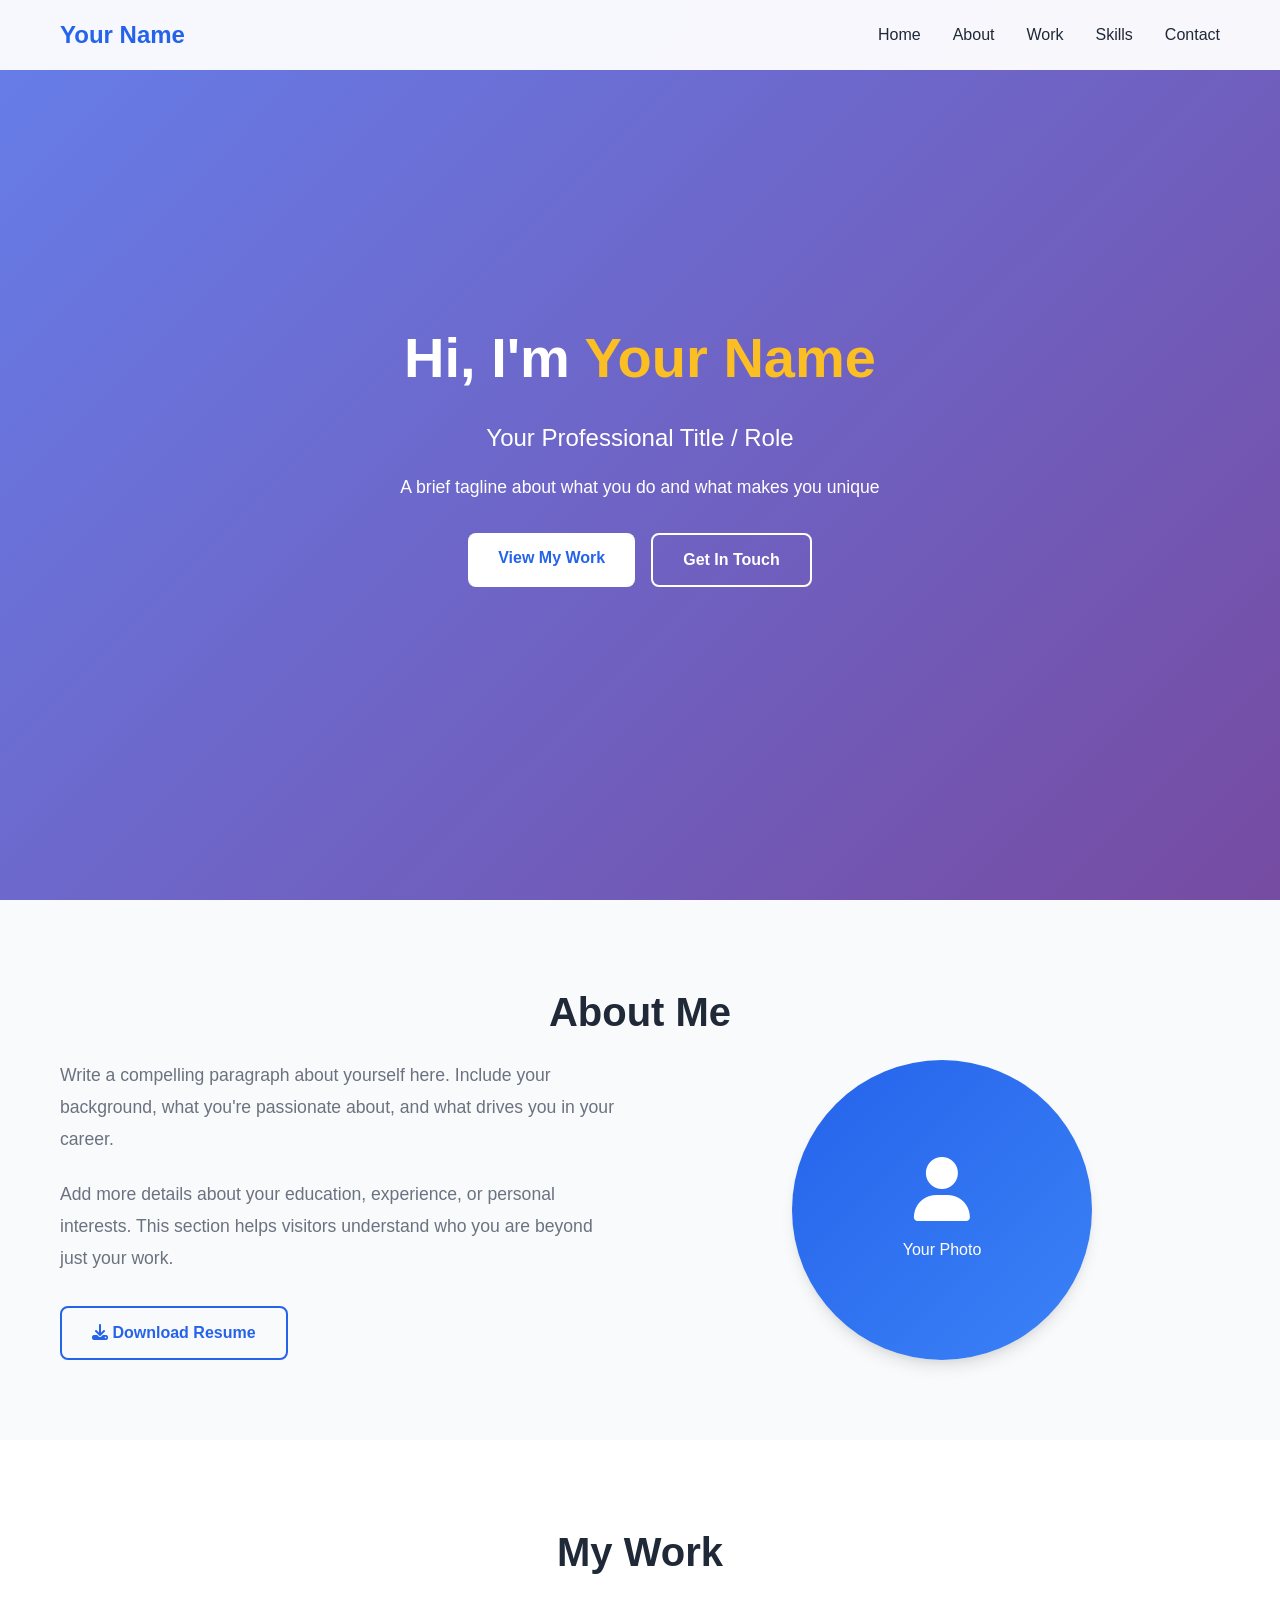
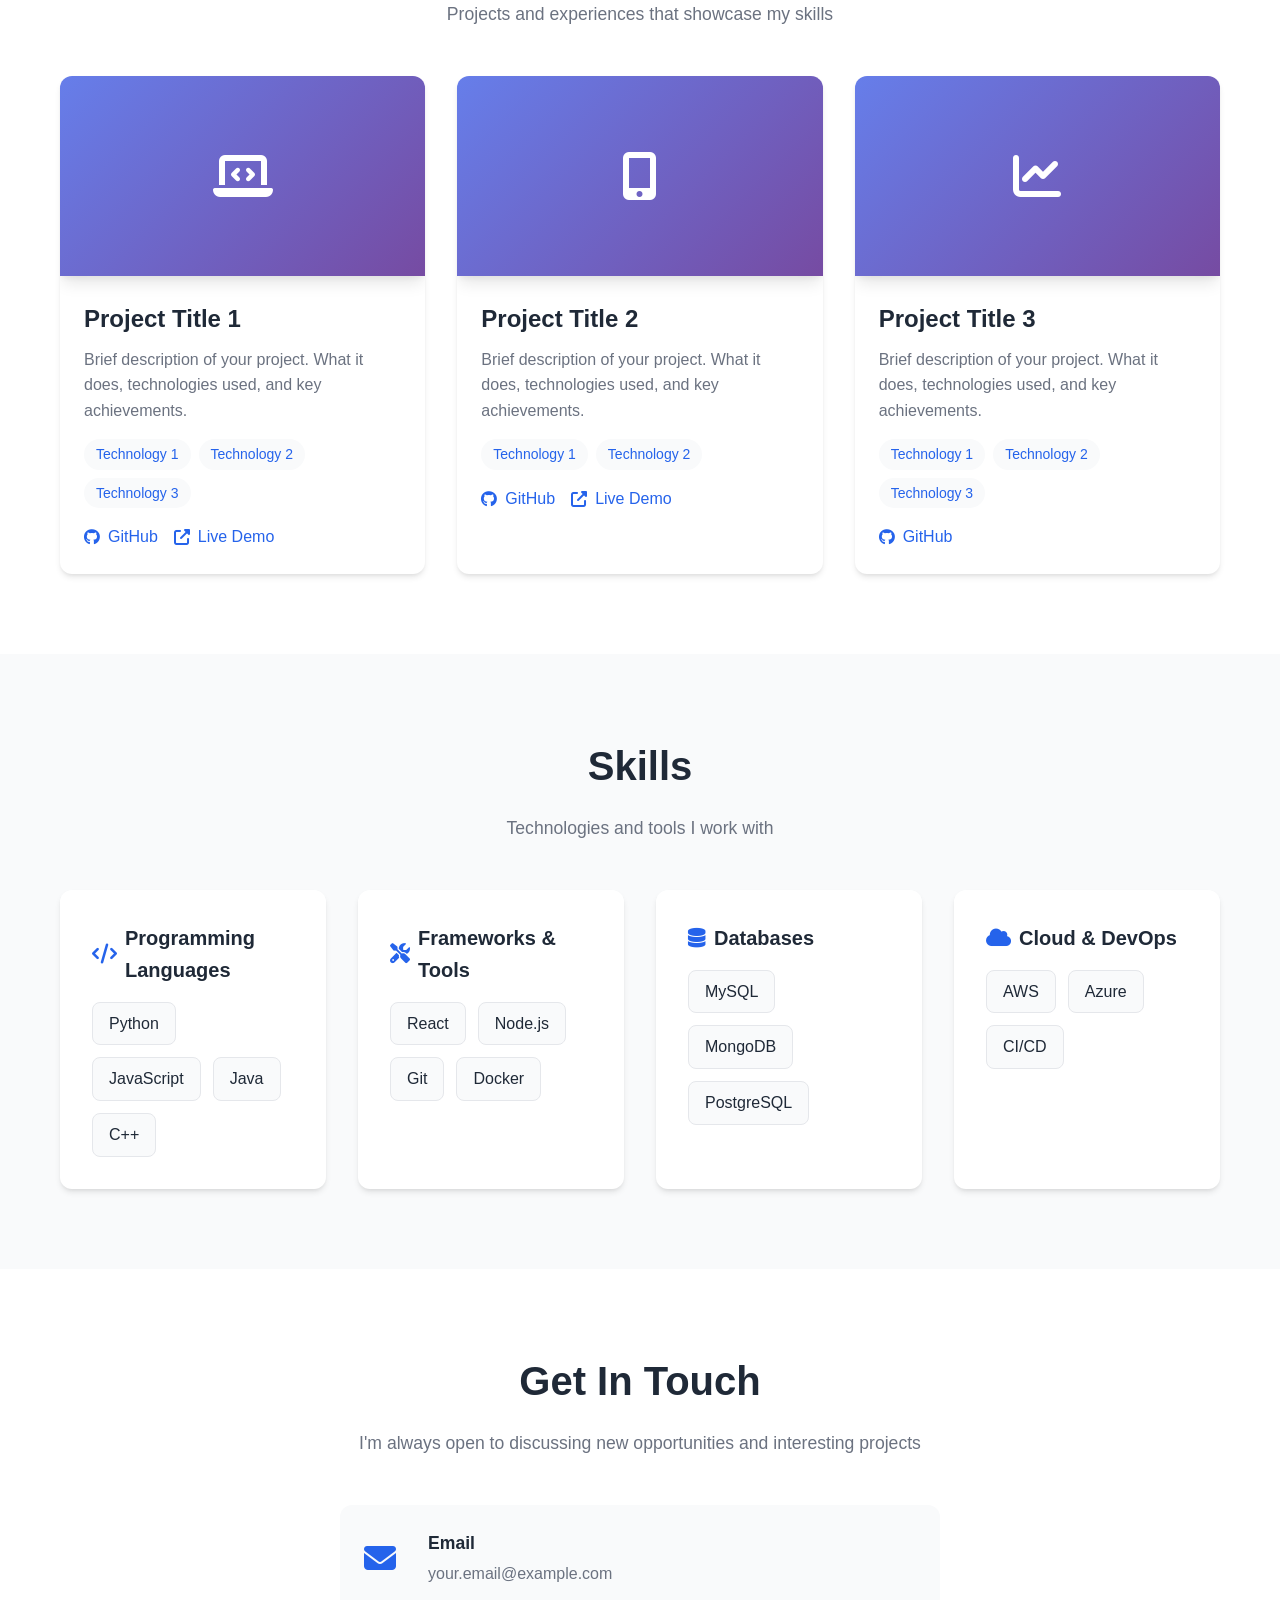
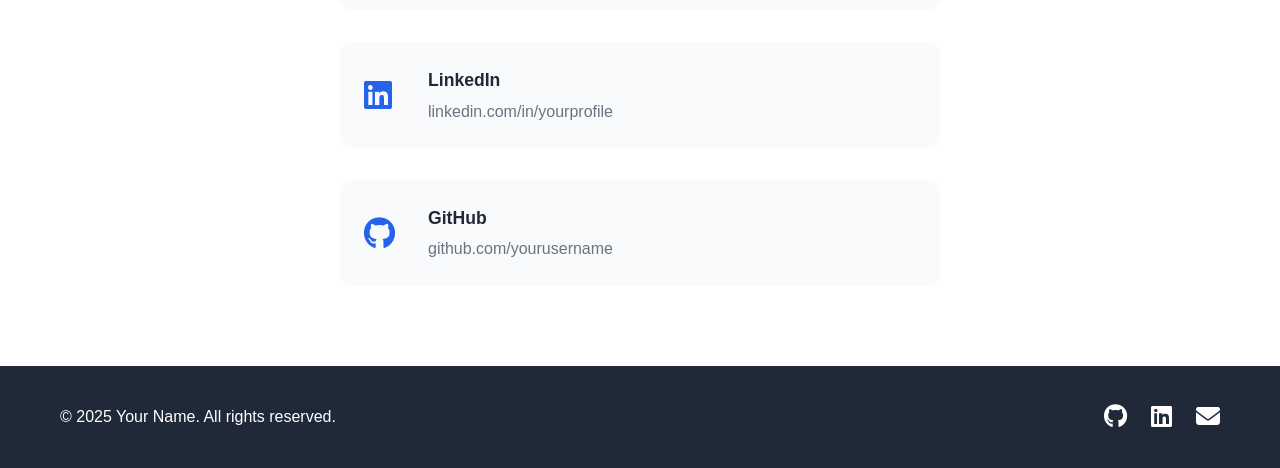
==== index.html @ b3d155c6 "Initial commit: Personal website" ====
<!DOCTYPE html>
<html lang="en">
<head>
    <meta charset="UTF-8">
    <meta name="viewport" content="width=device-width, initial-scale=1.0">
    <meta name="description" content="Personal website showcasing my work, skills, and experience">
    <title>Your Name - Personal Website</title>
    <link rel="stylesheet" href="styles.css">
    <link rel="stylesheet" href="https://cdnjs.cloudflare.com/ajax/libs/font-awesome/6.4.0/css/all.min.css">
</head>
<body>
    <!-- Navigation -->
    <nav class="navbar">
        <div class="container">
            <div class="nav-brand">Your Name</div>
            <ul class="nav-menu">
                <li><a href="#home" class="nav-link">Home</a></li>
                <li><a href="#about" class="nav-link">About</a></li>
                <li><a href="#work" class="nav-link">Work</a></li>
                <li><a href="#skills" class="nav-link">Skills</a></li>
                <li><a href="#contact" class="nav-link">Contact</a></li>
            </ul>
            <div class="hamburger">
                <span></span>
                <span></span>
                <span></span>
            </div>
        </div>
    </nav>

    <!-- Hero Section -->
    <section id="home" class="hero">
        <div class="container">
            <div class="hero-content">
                <h1 class="hero-title">Hi, I'm <span class="highlight">Your Name</span></h1>
                <p class="hero-subtitle">Your Professional Title / Role</p>
                <p class="hero-description">A brief tagline about what you do and what makes you unique</p>
                <div class="hero-buttons">
                    <a href="#work" class="btn btn-primary">View My Work</a>
                    <a href="#contact" class="btn btn-secondary">Get In Touch</a>
                </div>
            </div>
        </div>
    </section>

    <!-- About Section -->
    <section id="about" class="about">
        <div class="container">
            <h2 class="section-title">About Me</h2>
            <div class="about-content">
                <div class="about-text">
                    <p>
                        Write a compelling paragraph about yourself here. Include your background, 
                        what you're passionate about, and what drives you in your career.
                    </p>
                    <p>
                        Add more details about your education, experience, or personal interests. 
                        This section helps visitors understand who you are beyond just your work.
                    </p>
                    <div class="about-links">
                        <a href="resume.pdf" class="btn btn-outline" target="_blank">
                            <i class="fas fa-download"></i> Download Resume
                        </a>
                    </div>
                </div>
                <div class="about-image">
                    <div class="image-placeholder">
                        <i class="fas fa-user"></i>
                        <p>Your Photo</p>
                    </div>
                </div>
            </div>
        </div>
    </section>

    <!-- Work/Projects Section -->
    <section id="work" class="work">
        <div class="container">
            <h2 class="section-title">My Work</h2>
            <p class="section-subtitle">Projects and experiences that showcase my skills</p>
            <div class="projects-grid">
                <div class="project-card">
                    <div class="project-image">
                        <div class="image-placeholder">
                            <i class="fas fa-laptop-code"></i>
                        </div>
                    </div>
                    <div class="project-content">
                        <h3>Project Title 1</h3>
                        <p>Brief description of your project. What it does, technologies used, and key achievements.</p>
                        <div class="project-tags">
                            <span class="tag">Technology 1</span>
                            <span class="tag">Technology 2</span>
                            <span class="tag">Technology 3</span>
                        </div>
                        <div class="project-links">
                            <a href="#" class="project-link" target="_blank">
                                <i class="fab fa-github"></i> GitHub
                            </a>
                            <a href="#" class="project-link" target="_blank">
                                <i class="fas fa-external-link-alt"></i> Live Demo
                            </a>
                        </div>
                    </div>
                </div>

                <div class="project-card">
                    <div class="project-image">
                        <div class="image-placeholder">
                            <i class="fas fa-mobile-alt"></i>
                        </div>
                    </div>
                    <div class="project-content">
                        <h3>Project Title 2</h3>
                        <p>Brief description of your project. What it does, technologies used, and key achievements.</p>
                        <div class="project-tags">
                            <span class="tag">Technology 1</span>
                            <span class="tag">Technology 2</span>
                        </div>
                        <div class="project-links">
                            <a href="#" class="project-link" target="_blank">
                                <i class="fab fa-github"></i> GitHub
                            </a>
                            <a href="#" class="project-link" target="_blank">
                                <i class="fas fa-external-link-alt"></i> Live Demo
                            </a>
                        </div>
                    </div>
                </div>

                <div class="project-card">
                    <div class="project-image">
                        <div class="image-placeholder">
                            <i class="fas fa-chart-line"></i>
                        </div>
                    </div>
                    <div class="project-content">
                        <h3>Project Title 3</h3>
                        <p>Brief description of your project. What it does, technologies used, and key achievements.</p>
                        <div class="project-tags">
                            <span class="tag">Technology 1</span>
                            <span class="tag">Technology 2</span>
                            <span class="tag">Technology 3</span>
                        </div>
                        <div class="project-links">
                            <a href="#" class="project-link" target="_blank">
                                <i class="fab fa-github"></i> GitHub
                            </a>
                        </div>
                    </div>
                </div>
            </div>
        </div>
    </section>

    <!-- Skills Section -->
    <section id="skills" class="skills">
        <div class="container">
            <h2 class="section-title">Skills</h2>
            <p class="section-subtitle">Technologies and tools I work with</p>
            <div class="skills-grid">
                <div class="skill-category">
                    <h3><i class="fas fa-code"></i> Programming Languages</h3>
                    <div class="skill-items">
                        <span class="skill-item">Python</span>
                        <span class="skill-item">JavaScript</span>
                        <span class="skill-item">Java</span>
                        <span class="skill-item">C++</span>
                    </div>
                </div>
                <div class="skill-category">
                    <h3><i class="fas fa-tools"></i> Frameworks & Tools</h3>
                    <div class="skill-items">
                        <span class="skill-item">React</span>
                        <span class="skill-item">Node.js</span>
                        <span class="skill-item">Git</span>
                        <span class="skill-item">Docker</span>
                    </div>
                </div>
                <div class="skill-category">
                    <h3><i class="fas fa-database"></i> Databases</h3>
                    <div class="skill-items">
                        <span class="skill-item">MySQL</span>
                        <span class="skill-item">MongoDB</span>
                        <span class="skill-item">PostgreSQL</span>
                    </div>
                </div>
                <div class="skill-category">
                    <h3><i class="fas fa-cloud"></i> Cloud & DevOps</h3>
                    <div class="skill-items">
                        <span class="skill-item">AWS</span>
                        <span class="skill-item">Azure</span>
                        <span class="skill-item">CI/CD</span>
                    </div>
                </div>
            </div>
        </div>
    </section>

    <!-- Contact Section -->
    <section id="contact" class="contact">
        <div class="container">
            <h2 class="section-title">Get In Touch</h2>
            <p class="section-subtitle">I'm always open to discussing new opportunities and interesting projects</p>
            <div class="contact-content">
                <div class="contact-info">
                    <div class="contact-item">
                        <i class="fas fa-envelope"></i>
                        <div>
                            <h3>Email</h3>
                            <a href="mailto:your.email@example.com">your.email@example.com</a>
                        </div>
                    </div>
                    <div class="contact-item">
                        <i class="fab fa-linkedin"></i>
                        <div>
                            <h3>LinkedIn</h3>
                            <a href="https://linkedin.com/in/yourprofile" target="_blank">linkedin.com/in/yourprofile</a>
                        </div>
                    </div>
                    <div class="contact-item">
                        <i class="fab fa-github"></i>
                        <div>
                            <h3>GitHub</h3>
                            <a href="https://github.com/yourusername" target="_blank">github.com/yourusername</a>
                        </div>
                    </div>
                </div>
            </div>
        </div>
    </section>

    <!-- Footer -->
    <footer class="footer">
        <div class="container">
            <p>&copy; 2025 Your Name. All rights reserved.</p>
            <div class="social-links">
                <a href="https://github.com/yourusername" target="_blank" aria-label="GitHub">
                    <i class="fab fa-github"></i>
                </a>
                <a href="https://linkedin.com/in/yourprofile" target="_blank" aria-label="LinkedIn">
                    <i class="fab fa-linkedin"></i>
                </a>
                <a href="mailto:your.email@example.com" aria-label="Email">
                    <i class="fas fa-envelope"></i>
                </a>
            </div>
        </div>
    </footer>

    <script src="script.js"></script>
</body>
</html>
---- styles.css ----
/* Reset and Base Styles */
* {
    margin: 0;
    padding: 0;
    box-sizing: border-box;
}

:root {
    --primary-color: #2563eb;
    --secondary-color: #1e40af;
    --accent-color: #3b82f6;
    --text-primary: #1f2937;
    --text-secondary: #6b7280;
    --bg-light: #f9fafb;
    --bg-white: #ffffff;
    --border-color: #e5e7eb;
    --shadow: 0 4px 6px -1px rgba(0, 0, 0, 0.1), 0 2px 4px -1px rgba(0, 0, 0, 0.06);
    --shadow-lg: 0 10px 15px -3px rgba(0, 0, 0, 0.1), 0 4px 6px -2px rgba(0, 0, 0, 0.05);
}

html {
    scroll-behavior: smooth;
}

body {
    font-family: -apple-system, BlinkMacSystemFont, 'Segoe UI', 'Roboto', 'Oxygen', 'Ubuntu', 'Cantarell', sans-serif;
    line-height: 1.6;
    color: var(--text-primary);
    background-color: var(--bg-white);
}

.container {
    max-width: 1200px;
    margin: 0 auto;
    padding: 0 20px;
}

/* Navigation */
.navbar {
    position: fixed;
    top: 0;
    width: 100%;
    background-color: rgba(255, 255, 255, 0.95);
    backdrop-filter: blur(10px);
    box-shadow: var(--shadow);
    z-index: 1000;
    transition: all 0.3s ease;
}

.navbar .container {
    display: flex;
    justify-content: space-between;
    align-items: center;
    padding: 1rem 20px;
}

.nav-brand {
    font-size: 1.5rem;
    font-weight: 700;
    color: var(--primary-color);
}

.nav-menu {
    display: flex;
    list-style: none;
    gap: 2rem;
}

.nav-link {
    text-decoration: none;
    color: var(--text-primary);
    font-weight: 500;
    transition: color 0.3s ease;
    position: relative;
}

.nav-link:hover {
    color: var(--primary-color);
}

.nav-link::after {
    content: '';
    position: absolute;
    bottom: -5px;
    left: 0;
    width: 0;
    height: 2px;
    background-color: var(--primary-color);
    transition: width 0.3s ease;
}

.nav-link:hover::after {
    width: 100%;
}

.hamburger {
    display: none;
    flex-direction: column;
    cursor: pointer;
    gap: 4px;
}

.hamburger span {
    width: 25px;
    height: 3px;
    background-color: var(--text-primary);
    transition: all 0.3s ease;
}

/* Hero Section */
.hero {
    min-height: 100vh;
    display: flex;
    align-items: center;
    justify-content: center;
    background: linear-gradient(135deg, #667eea 0%, #764ba2 100%);
    color: white;
    text-align: center;
    padding-top: 80px;
}

.hero-content {
    max-width: 800px;
}

.hero-title {
    font-size: 3.5rem;
    font-weight: 700;
    margin-bottom: 1rem;
    animation: fadeInUp 0.8s ease;
}

.highlight {
    color: #fbbf24;
}

.hero-subtitle {
    font-size: 1.5rem;
    margin-bottom: 1rem;
    opacity: 0.9;
    animation: fadeInUp 0.8s ease 0.2s both;
}

.hero-description {
    font-size: 1.1rem;
    margin-bottom: 2rem;
    opacity: 0.8;
    animation: fadeInUp 0.8s ease 0.4s both;
}

.hero-buttons {
    display: flex;
    gap: 1rem;
    justify-content: center;
    flex-wrap: wrap;
    animation: fadeInUp 0.8s ease 0.6s both;
}

/* Buttons */
.btn {
    display: inline-block;
    padding: 12px 30px;
    text-decoration: none;
    border-radius: 8px;
    font-weight: 600;
    transition: all 0.3s ease;
    border: none;
    cursor: pointer;
}

.btn-primary {
    background-color: white;
    color: var(--primary-color);
}

.btn-primary:hover {
    transform: translateY(-2px);
    box-shadow: var(--shadow-lg);
}

.btn-secondary {
    background-color: transparent;
    color: white;
    border: 2px solid white;
}

.btn-secondary:hover {
    background-color: white;
    color: var(--primary-color);
}

.btn-outline {
    background-color: transparent;
    color: var(--primary-color);
    border: 2px solid var(--primary-color);
}

.btn-outline:hover {
    background-color: var(--primary-color);
    color: white;
}

/* Section Styles */
section {
    padding: 80px 0;
}

.section-title {
    font-size: 2.5rem;
    font-weight: 700;
    text-align: center;
    margin-bottom: 1rem;
    color: var(--text-primary);
}

.section-subtitle {
    text-align: center;
    color: var(--text-secondary);
    font-size: 1.1rem;
    margin-bottom: 3rem;
}

/* About Section */
.about {
    background-color: var(--bg-light);
}

.about-content {
    display: grid;
    grid-template-columns: 1fr 1fr;
    gap: 3rem;
    align-items: center;
}

.about-text p {
    margin-bottom: 1.5rem;
    font-size: 1.1rem;
    color: var(--text-secondary);
    line-height: 1.8;
}

.about-links {
    margin-top: 2rem;
}

.about-image {
    display: flex;
    justify-content: center;
}

.image-placeholder {
    width: 300px;
    height: 300px;
    border-radius: 50%;
    background: linear-gradient(135deg, var(--primary-color), var(--accent-color));
    display: flex;
    flex-direction: column;
    align-items: center;
    justify-content: center;
    color: white;
    font-size: 4rem;
    box-shadow: var(--shadow-lg);
}

.image-placeholder p {
    margin-top: 1rem;
    font-size: 1rem;
}

/* Work Section */
.work {
    background-color: var(--bg-white);
}

.projects-grid {
    display: grid;
    grid-template-columns: repeat(auto-fit, minmax(350px, 1fr));
    gap: 2rem;
    margin-top: 3rem;
}

.project-card {
    background-color: var(--bg-white);
    border-radius: 12px;
    overflow: hidden;
    box-shadow: var(--shadow);
    transition: all 0.3s ease;
}

.project-card:hover {
    transform: translateY(-5px);
    box-shadow: var(--shadow-lg);
}

.project-image {
    width: 100%;
    height: 200px;
    background: linear-gradient(135deg, #667eea 0%, #764ba2 100%);
    display: flex;
    align-items: center;
    justify-content: center;
}

.project-image .image-placeholder {
    width: 100%;
    height: 100%;
    border-radius: 0;
    background: transparent;
    color: white;
    font-size: 3rem;
}

.project-content {
    padding: 1.5rem;
}

.project-content h3 {
    font-size: 1.5rem;
    margin-bottom: 0.5rem;
    color: var(--text-primary);
}

.project-content p {
    color: var(--text-secondary);
    margin-bottom: 1rem;
    line-height: 1.6;
}

.project-tags {
    display: flex;
    flex-wrap: wrap;
    gap: 0.5rem;
    margin-bottom: 1rem;
}

.tag {
    background-color: var(--bg-light);
    color: var(--primary-color);
    padding: 0.25rem 0.75rem;
    border-radius: 20px;
    font-size: 0.875rem;
    font-weight: 500;
}

.project-links {
    display: flex;
    gap: 1rem;
}

.project-link {
    color: var(--primary-color);
    text-decoration: none;
    font-weight: 500;
    display: flex;
    align-items: center;
    gap: 0.5rem;
    transition: color 0.3s ease;
}

.project-link:hover {
    color: var(--secondary-color);
}

/* Skills Section */
.skills {
    background-color: var(--bg-light);
}

.skills-grid {
    display: grid;
    grid-template-columns: repeat(auto-fit, minmax(250px, 1fr));
    gap: 2rem;
    margin-top: 3rem;
}

.skill-category {
    background-color: var(--bg-white);
    padding: 2rem;
    border-radius: 12px;
    box-shadow: var(--shadow);
}

.skill-category h3 {
    font-size: 1.25rem;
    margin-bottom: 1rem;
    color: var(--text-primary);
    display: flex;
    align-items: center;
    gap: 0.5rem;
}

.skill-category h3 i {
    color: var(--primary-color);
}

.skill-items {
    display: flex;
    flex-wrap: wrap;
    gap: 0.75rem;
}

.skill-item {
    background-color: var(--bg-light);
    color: var(--text-primary);
    padding: 0.5rem 1rem;
    border-radius: 8px;
    font-weight: 500;
    border: 1px solid var(--border-color);
}

/* Contact Section */
.contact {
    background-color: var(--bg-white);
}

.contact-content {
    max-width: 600px;
    margin: 0 auto;
}

.contact-info {
    display: flex;
    flex-direction: column;
    gap: 2rem;
}

.contact-item {
    display: flex;
    align-items: center;
    gap: 1.5rem;
    padding: 1.5rem;
    background-color: var(--bg-light);
    border-radius: 12px;
    transition: all 0.3s ease;
}

.contact-item:hover {
    transform: translateX(10px);
    box-shadow: var(--shadow);
}

.contact-item i {
    font-size: 2rem;
    color: var(--primary-color);
    min-width: 40px;
}

.contact-item h3 {
    font-size: 1.1rem;
    margin-bottom: 0.25rem;
    color: var(--text-primary);
}

.contact-item a {
    color: var(--text-secondary);
    text-decoration: none;
    transition: color 0.3s ease;
}

.contact-item a:hover {
    color: var(--primary-color);
}

/* Footer */
.footer {
    background-color: var(--text-primary);
    color: white;
    padding: 2rem 0;
    text-align: center;
}

.footer .container {
    display: flex;
    justify-content: space-between;
    align-items: center;
    flex-wrap: wrap;
    gap: 1rem;
}

.social-links {
    display: flex;
    gap: 1.5rem;
}

.social-links a {
    color: white;
    font-size: 1.5rem;
    transition: color 0.3s ease;
}

.social-links a:hover {
    color: var(--accent-color);
}

/* Animations */
@keyframes fadeInUp {
    from {
        opacity: 0;
        transform: translateY(30px);
    }
    to {
        opacity: 1;
        transform: translateY(0);
    }
}

/* Responsive Design */
@media (max-width: 768px) {
    .nav-menu {
        position: fixed;
        left: -100%;
        top: 70px;
        flex-direction: column;
        background-color: white;
        width: 100%;
        text-align: center;
        transition: 0.3s;
        box-shadow: var(--shadow);
        padding: 2rem 0;
    }

    .nav-menu.active {
        left: 0;
    }

    .hamburger {
        display: flex;
    }

    .hamburger.active span:nth-child(1) {
        transform: rotate(45deg) translate(5px, 5px);
    }

    .hamburger.active span:nth-child(2) {
        opacity: 0;
    }

    .hamburger.active span:nth-child(3) {
        transform: rotate(-45deg) translate(7px, -6px);
    }

    .hero-title {
        font-size: 2.5rem;
    }

    .hero-subtitle {
        font-size: 1.25rem;
    }

    .about-content {
        grid-template-columns: 1fr;
    }

    .projects-grid {
        grid-template-columns: 1fr;
    }

    .skills-grid {
        grid-template-columns: 1fr;
    }

    .footer .container {
        flex-direction: column;
    }
}

@media (max-width: 480px) {
    .hero-title {
        font-size: 2rem;
    }

    .section-title {
        font-size: 2rem;
    }

    .hero-buttons {
        flex-direction: column;
        align-items: center;
    }

    .btn {
        width: 100%;
        max-width: 300px;
    }
}
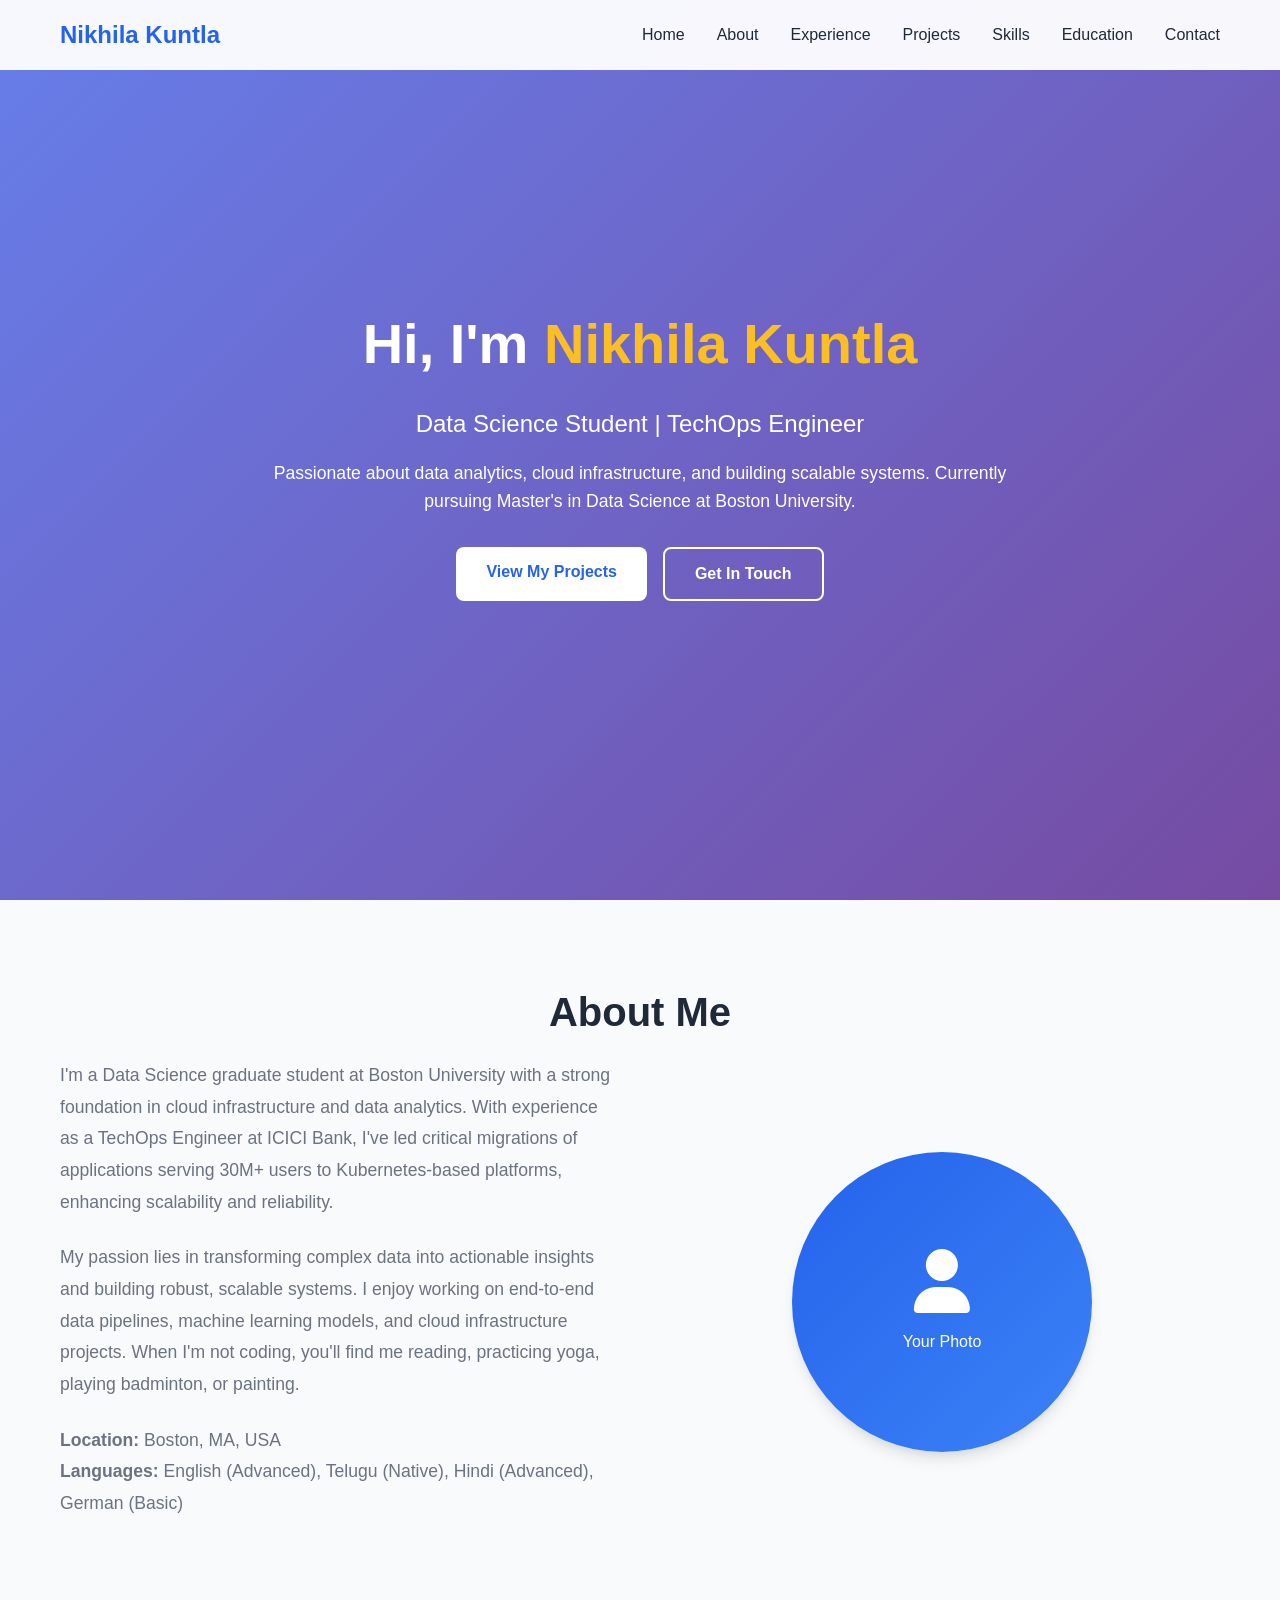
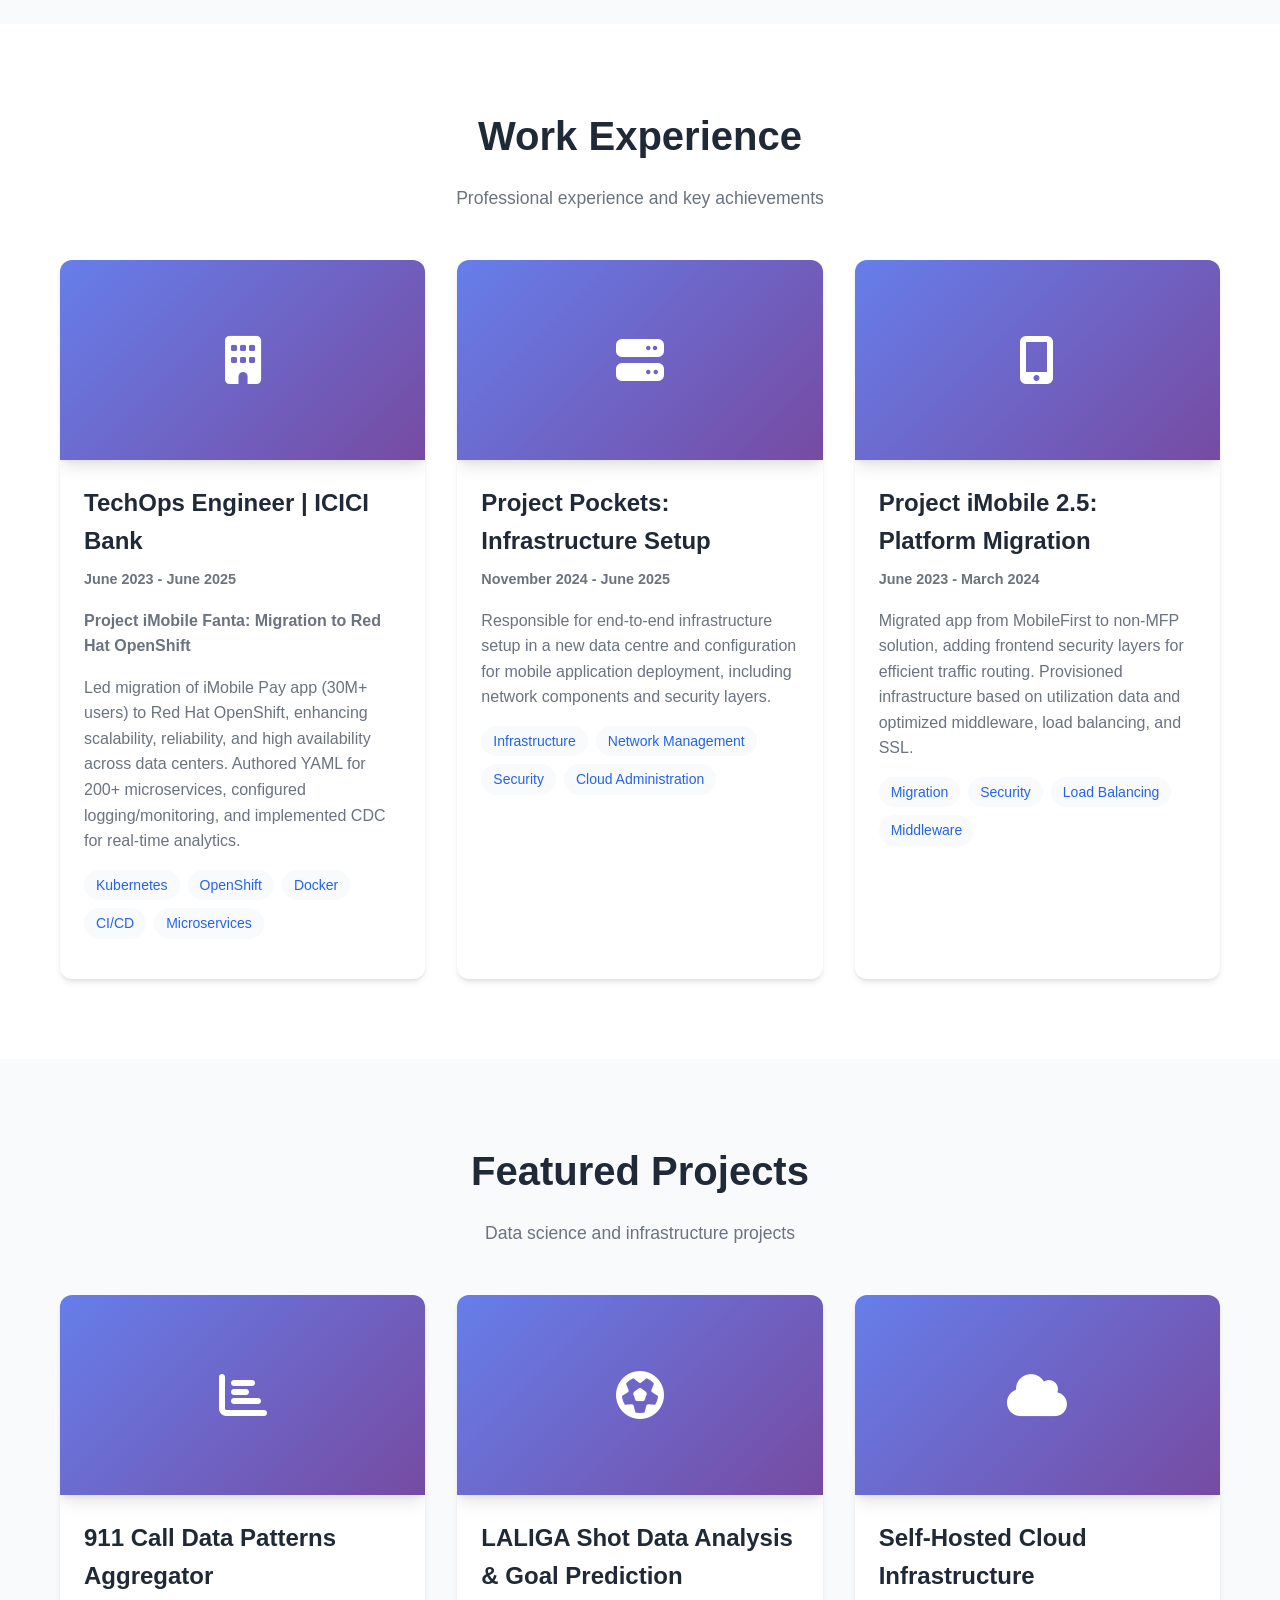
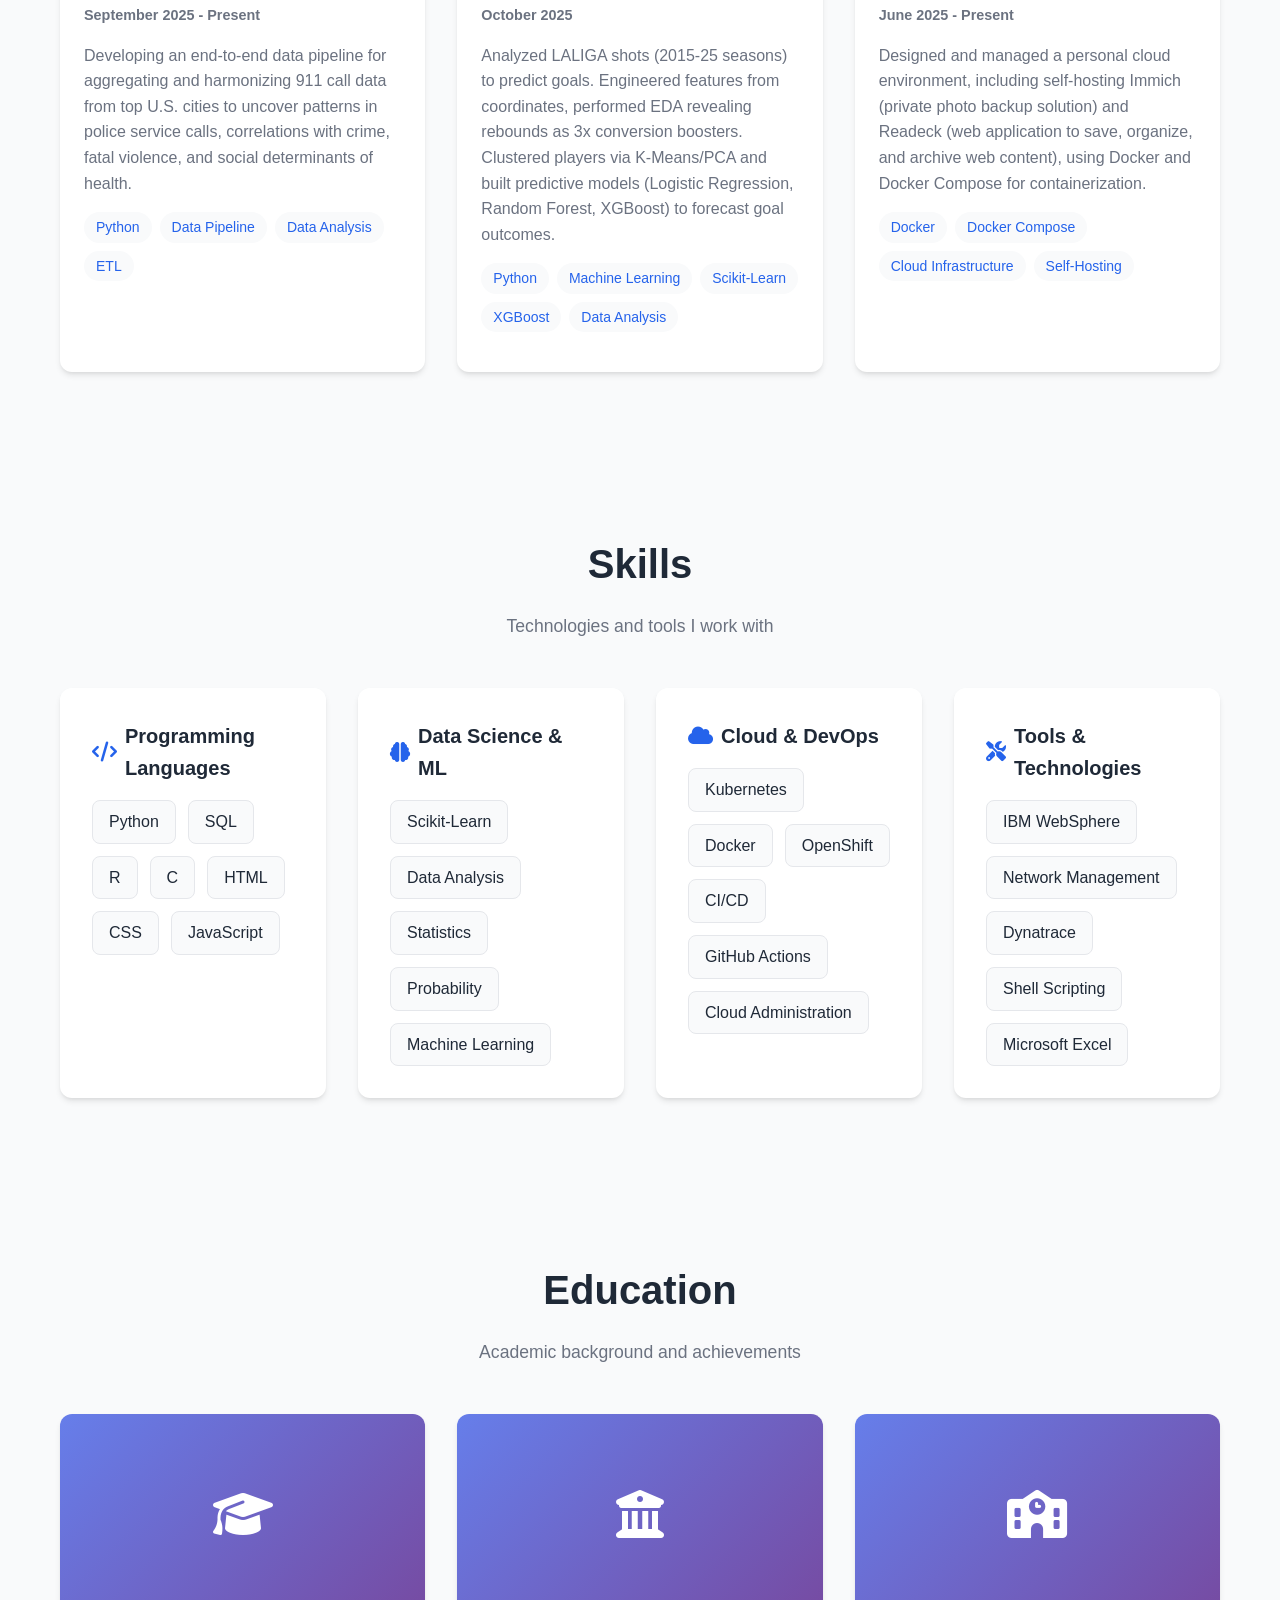
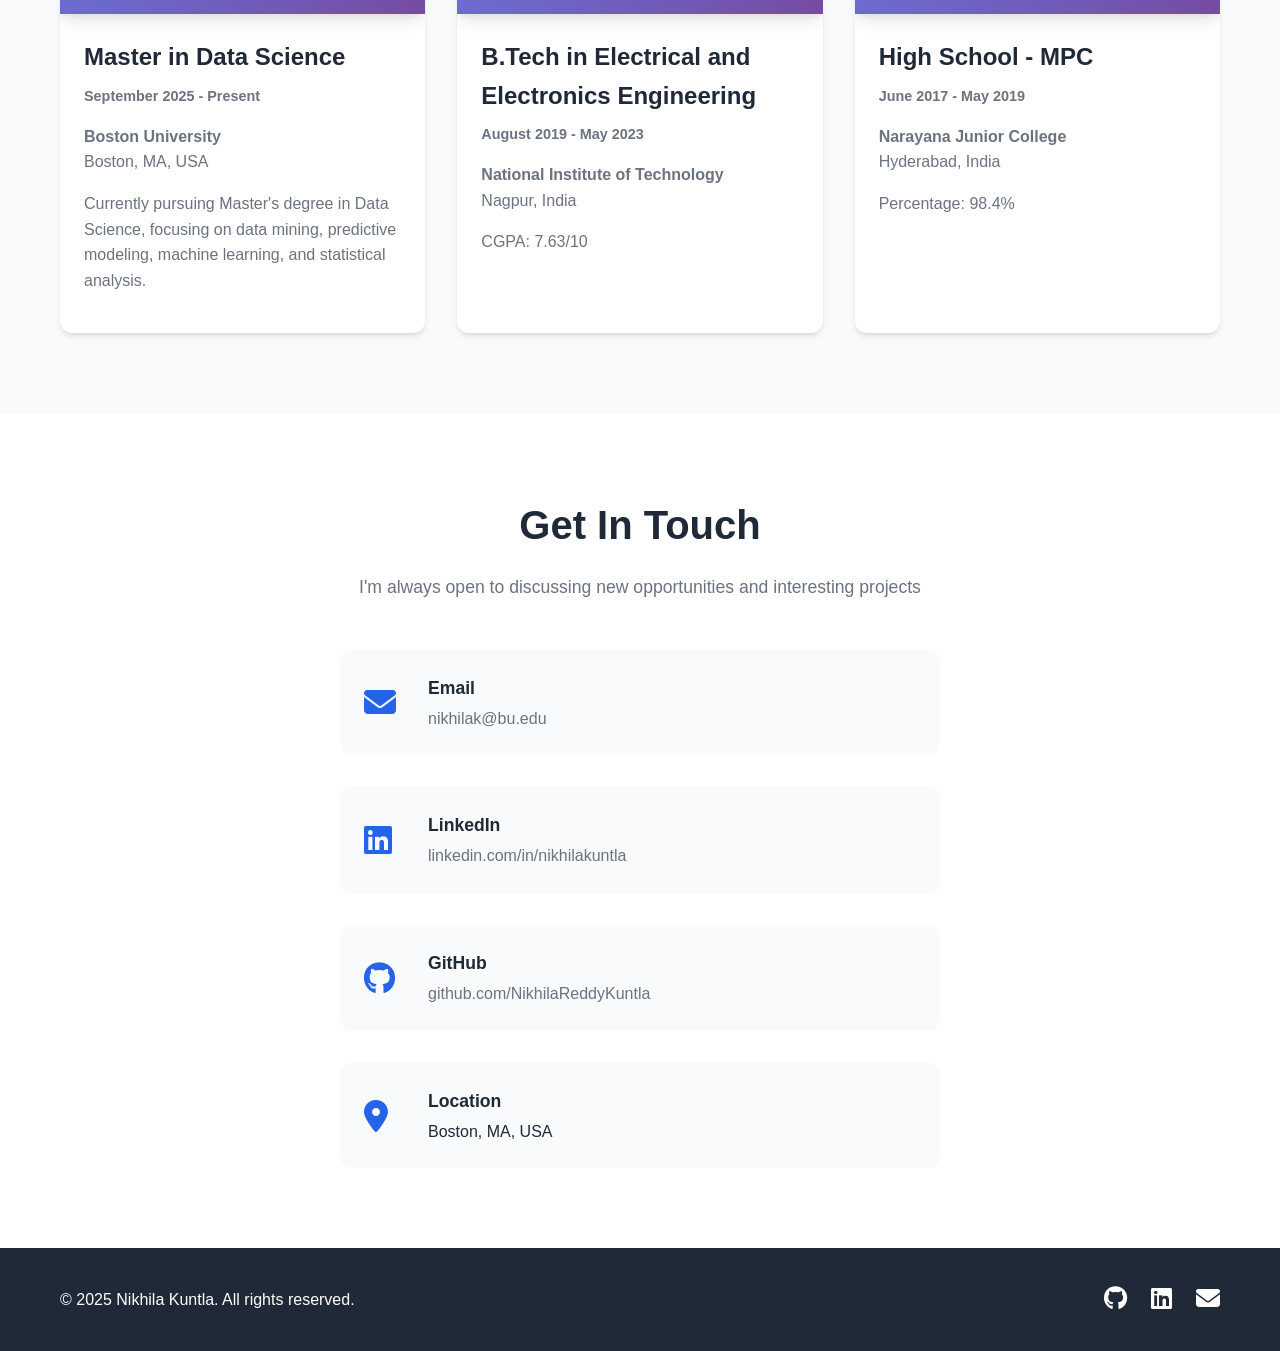
==== commit 62d5f9ec: "Added personal information, projects, and experience" ====
--- a/index.html
+++ b/index.html
@@ -3,8 +3,8 @@
 <head>
     <meta charset="UTF-8">
     <meta name="viewport" content="width=device-width, initial-scale=1.0">
-    <meta name="description" content="Personal website showcasing my work, skills, and experience">
-    <title>Your Name - Personal Website</title>
+    <meta name="description" content="Nikhila Kuntla - Data Science Student at Boston University | TechOps Engineer | Cloud Infrastructure & Data Analytics">
+    <title>Nikhila Kuntla - Data Scientist & TechOps Engineer</title>
     <link rel="stylesheet" href="styles.css">
     <link rel="stylesheet" href="https://cdnjs.cloudflare.com/ajax/libs/font-awesome/6.4.0/css/all.min.css">
 </head>
@@ -12,12 +12,14 @@
     <!-- Navigation -->
     <nav class="navbar">
         <div class="container">
-            <div class="nav-brand">Your Name</div>
+            <div class="nav-brand">Nikhila Kuntla</div>
             <ul class="nav-menu">
                 <li><a href="#home" class="nav-link">Home</a></li>
                 <li><a href="#about" class="nav-link">About</a></li>
-                <li><a href="#work" class="nav-link">Work</a></li>
+                <li><a href="#experience" class="nav-link">Experience</a></li>
+                <li><a href="#projects" class="nav-link">Projects</a></li>
                 <li><a href="#skills" class="nav-link">Skills</a></li>
+                <li><a href="#education" class="nav-link">Education</a></li>
                 <li><a href="#contact" class="nav-link">Contact</a></li>
             </ul>
             <div class="hamburger">
@@ -32,11 +34,11 @@
     <section id="home" class="hero">
         <div class="container">
             <div class="hero-content">
-                <h1 class="hero-title">Hi, I'm <span class="highlight">Your Name</span></h1>
-                <p class="hero-subtitle">Your Professional Title / Role</p>
-                <p class="hero-description">A brief tagline about what you do and what makes you unique</p>
+                <h1 class="hero-title">Hi, I'm <span class="highlight">Nikhila Kuntla</span></h1>
+                <p class="hero-subtitle">Data Science Student | TechOps Engineer</p>
+                <p class="hero-description">Passionate about data analytics, cloud infrastructure, and building scalable systems. Currently pursuing Master's in Data Science at Boston University.</p>
                 <div class="hero-buttons">
-                    <a href="#work" class="btn btn-primary">View My Work</a>
+                    <a href="#projects" class="btn btn-primary">View My Projects</a>
                     <a href="#contact" class="btn btn-secondary">Get In Touch</a>
                 </div>
             </div>
@@ -50,18 +52,19 @@
             <div class="about-content">
                 <div class="about-text">
                     <p>
-                        Write a compelling paragraph about yourself here. Include your background, 
-                        what you're passionate about, and what drives you in your career.
+                        I'm a Data Science graduate student at Boston University with a strong foundation in cloud infrastructure 
+                        and data analytics. With experience as a TechOps Engineer at ICICI Bank, I've led critical migrations 
+                        of applications serving 30M+ users to Kubernetes-based platforms, enhancing scalability and reliability.
                     </p>
                     <p>
-                        Add more details about your education, experience, or personal interests. 
-                        This section helps visitors understand who you are beyond just your work.
+                        My passion lies in transforming complex data into actionable insights and building robust, scalable systems. 
+                        I enjoy working on end-to-end data pipelines, machine learning models, and cloud infrastructure projects. 
+                        When I'm not coding, you'll find me reading, practicing yoga, playing badminton, or painting.
                     </p>
-                    <div class="about-links">
-                        <a href="resume.pdf" class="btn btn-outline" target="_blank">
-                            <i class="fas fa-download"></i> Download Resume
-                        </a>
-                    </div>
+                    <p>
+                        <strong>Location:</strong> Boston, MA, USA<br>
+                        <strong>Languages:</strong> English (Advanced), Telugu (Native), Hindi (Advanced), German (Basic)
+                    </p>
                 </div>
                 <div class="about-image">
                     <div class="image-placeholder">
@@ -73,33 +76,48 @@
         </div>
     </section>
 
-    <!-- Work/Projects Section -->
-    <section id="work" class="work">
-        <div class="container">
-            <h2 class="section-title">My Work</h2>
-            <p class="section-subtitle">Projects and experiences that showcase my skills</p>
+    <!-- Experience Section -->
+    <section id="experience" class="work">
+        <div class="container">
+            <h2 class="section-title">Work Experience</h2>
+            <p class="section-subtitle">Professional experience and key achievements</p>
             <div class="projects-grid">
                 <div class="project-card">
                     <div class="project-image">
                         <div class="image-placeholder">
-                            <i class="fas fa-laptop-code"></i>
-                        </div>
-                    </div>
-                    <div class="project-content">
-                        <h3>Project Title 1</h3>
-                        <p>Brief description of your project. What it does, technologies used, and key achievements.</p>
-                        <div class="project-tags">
-                            <span class="tag">Technology 1</span>
-                            <span class="tag">Technology 2</span>
-                            <span class="tag">Technology 3</span>
-                        </div>
-                        <div class="project-links">
-                            <a href="#" class="project-link" target="_blank">
-                                <i class="fab fa-github"></i> GitHub
-                            </a>
-                            <a href="#" class="project-link" target="_blank">
-                                <i class="fas fa-external-link-alt"></i> Live Demo
-                            </a>
+                            <i class="fas fa-building"></i>
+                        </div>
+                    </div>
+                    <div class="project-content">
+                        <h3>TechOps Engineer | ICICI Bank</h3>
+                        <p class="project-date">June 2023 - June 2025</p>
+                        <p><strong>Project iMobile Fanta: Migration to Red Hat OpenShift</strong></p>
+                        <p>Led migration of iMobile Pay app (30M+ users) to Red Hat OpenShift, enhancing scalability, reliability, and high availability across data centers. Authored YAML for 200+ microservices, configured logging/monitoring, and implemented CDC for real-time analytics.</p>
+                        <div class="project-tags">
+                            <span class="tag">Kubernetes</span>
+                            <span class="tag">OpenShift</span>
+                            <span class="tag">Docker</span>
+                            <span class="tag">CI/CD</span>
+                            <span class="tag">Microservices</span>
+                        </div>
+                    </div>
+                </div>
+
+                <div class="project-card">
+                    <div class="project-image">
+                        <div class="image-placeholder">
+                            <i class="fas fa-server"></i>
+                        </div>
+                    </div>
+                    <div class="project-content">
+                        <h3>Project Pockets: Infrastructure Setup</h3>
+                        <p class="project-date">November 2024 - June 2025</p>
+                        <p>Responsible for end-to-end infrastructure setup in a new data centre and configuration for mobile application deployment, including network components and security layers.</p>
+                        <div class="project-tags">
+                            <span class="tag">Infrastructure</span>
+                            <span class="tag">Network Management</span>
+                            <span class="tag">Security</span>
+                            <span class="tag">Cloud Administration</span>
                         </div>
                     </div>
                 </div>
@@ -111,41 +129,81 @@
                         </div>
                     </div>
                     <div class="project-content">
-                        <h3>Project Title 2</h3>
-                        <p>Brief description of your project. What it does, technologies used, and key achievements.</p>
-                        <div class="project-tags">
-                            <span class="tag">Technology 1</span>
-                            <span class="tag">Technology 2</span>
-                        </div>
-                        <div class="project-links">
-                            <a href="#" class="project-link" target="_blank">
-                                <i class="fab fa-github"></i> GitHub
-                            </a>
-                            <a href="#" class="project-link" target="_blank">
-                                <i class="fas fa-external-link-alt"></i> Live Demo
-                            </a>
-                        </div>
-                    </div>
-                </div>
-
-                <div class="project-card">
-                    <div class="project-image">
-                        <div class="image-placeholder">
-                            <i class="fas fa-chart-line"></i>
-                        </div>
-                    </div>
-                    <div class="project-content">
-                        <h3>Project Title 3</h3>
-                        <p>Brief description of your project. What it does, technologies used, and key achievements.</p>
-                        <div class="project-tags">
-                            <span class="tag">Technology 1</span>
-                            <span class="tag">Technology 2</span>
-                            <span class="tag">Technology 3</span>
-                        </div>
-                        <div class="project-links">
-                            <a href="#" class="project-link" target="_blank">
-                                <i class="fab fa-github"></i> GitHub
-                            </a>
+                        <h3>Project iMobile 2.5: Platform Migration</h3>
+                        <p class="project-date">June 2023 - March 2024</p>
+                        <p>Migrated app from MobileFirst to non-MFP solution, adding frontend security layers for efficient traffic routing. Provisioned infrastructure based on utilization data and optimized middleware, load balancing, and SSL.</p>
+                        <div class="project-tags">
+                            <span class="tag">Migration</span>
+                            <span class="tag">Security</span>
+                            <span class="tag">Load Balancing</span>
+                            <span class="tag">Middleware</span>
+                        </div>
+                    </div>
+                </div>
+            </div>
+        </div>
+    </section>
+
+    <!-- Projects Section -->
+    <section id="projects" class="work" style="background-color: var(--bg-light);">
+        <div class="container">
+            <h2 class="section-title">Featured Projects</h2>
+            <p class="section-subtitle">Data science and infrastructure projects</p>
+            <div class="projects-grid">
+                <div class="project-card">
+                    <div class="project-image">
+                        <div class="image-placeholder">
+                            <i class="fas fa-chart-bar"></i>
+                        </div>
+                    </div>
+                    <div class="project-content">
+                        <h3>911 Call Data Patterns Aggregator</h3>
+                        <p class="project-date">September 2025 - Present</p>
+                        <p>Developing an end-to-end data pipeline for aggregating and harmonizing 911 call data from top U.S. cities to uncover patterns in police service calls, correlations with crime, fatal violence, and social determinants of health.</p>
+                        <div class="project-tags">
+                            <span class="tag">Python</span>
+                            <span class="tag">Data Pipeline</span>
+                            <span class="tag">Data Analysis</span>
+                            <span class="tag">ETL</span>
+                        </div>
+                    </div>
+                </div>
+
+                <div class="project-card">
+                    <div class="project-image">
+                        <div class="image-placeholder">
+                            <i class="fas fa-futbol"></i>
+                        </div>
+                    </div>
+                    <div class="project-content">
+                        <h3>LALIGA Shot Data Analysis & Goal Prediction</h3>
+                        <p class="project-date">October 2025</p>
+                        <p>Analyzed LALIGA shots (2015-25 seasons) to predict goals. Engineered features from coordinates, performed EDA revealing rebounds as 3x conversion boosters. Clustered players via K-Means/PCA and built predictive models (Logistic Regression, Random Forest, XGBoost) to forecast goal outcomes.</p>
+                        <div class="project-tags">
+                            <span class="tag">Python</span>
+                            <span class="tag">Machine Learning</span>
+                            <span class="tag">Scikit-Learn</span>
+                            <span class="tag">XGBoost</span>
+                            <span class="tag">Data Analysis</span>
+                        </div>
+                    </div>
+                </div>
+
+                <div class="project-card">
+                    <div class="project-image">
+                        <div class="image-placeholder">
+                            <i class="fas fa-cloud"></i>
+                        </div>
+                    </div>
+                    <div class="project-content">
+                        <h3>Self-Hosted Cloud Infrastructure</h3>
+                        <p class="project-date">June 2025 - Present</p>
+                        <p>Designed and managed a personal cloud environment, including self-hosting Immich (private photo backup solution) and Readeck (web application to save, organize, and archive web content), using Docker and Docker Compose for containerization.</p>
+                        <div class="project-tags">
+                            <span class="tag">Docker</span>
+                            <span class="tag">Docker Compose</span>
+                            <span class="tag">Cloud Infrastructure</span>
+                            <span class="tag">Self-Hosting</span>
                         </div>
                     </div>
                 </div>
@@ -163,34 +221,94 @@
                     <h3><i class="fas fa-code"></i> Programming Languages</h3>
                     <div class="skill-items">
                         <span class="skill-item">Python</span>
+                        <span class="skill-item">SQL</span>
+                        <span class="skill-item">R</span>
+                        <span class="skill-item">C</span>
+                        <span class="skill-item">HTML</span>
+                        <span class="skill-item">CSS</span>
                         <span class="skill-item">JavaScript</span>
-                        <span class="skill-item">Java</span>
-                        <span class="skill-item">C++</span>
                     </div>
                 </div>
                 <div class="skill-category">
-                    <h3><i class="fas fa-tools"></i> Frameworks & Tools</h3>
+                    <h3><i class="fas fa-brain"></i> Data Science & ML</h3>
                     <div class="skill-items">
-                        <span class="skill-item">React</span>
-                        <span class="skill-item">Node.js</span>
-                        <span class="skill-item">Git</span>
-                        <span class="skill-item">Docker</span>
-                    </div>
-                </div>
-                <div class="skill-category">
-                    <h3><i class="fas fa-database"></i> Databases</h3>
-                    <div class="skill-items">
-                        <span class="skill-item">MySQL</span>
-                        <span class="skill-item">MongoDB</span>
-                        <span class="skill-item">PostgreSQL</span>
+                        <span class="skill-item">Scikit-Learn</span>
+                        <span class="skill-item">Data Analysis</span>
+                        <span class="skill-item">Statistics</span>
+                        <span class="skill-item">Probability</span>
+                        <span class="skill-item">Machine Learning</span>
                     </div>
                 </div>
                 <div class="skill-category">
                     <h3><i class="fas fa-cloud"></i> Cloud & DevOps</h3>
                     <div class="skill-items">
-                        <span class="skill-item">AWS</span>
-                        <span class="skill-item">Azure</span>
+                        <span class="skill-item">Kubernetes</span>
+                        <span class="skill-item">Docker</span>
+                        <span class="skill-item">OpenShift</span>
                         <span class="skill-item">CI/CD</span>
+                        <span class="skill-item">GitHub Actions</span>
+                        <span class="skill-item">Cloud Administration</span>
+                    </div>
+                </div>
+                <div class="skill-category">
+                    <h3><i class="fas fa-tools"></i> Tools & Technologies</h3>
+                    <div class="skill-items">
+                        <span class="skill-item">IBM WebSphere</span>
+                        <span class="skill-item">Network Management</span>
+                        <span class="skill-item">Dynatrace</span>
+                        <span class="skill-item">Shell Scripting</span>
+                        <span class="skill-item">Microsoft Excel</span>
+                    </div>
+                </div>
+            </div>
+        </div>
+    </section>
+
+    <!-- Education Section -->
+    <section id="education" class="work" style="background-color: var(--bg-light);">
+        <div class="container">
+            <h2 class="section-title">Education</h2>
+            <p class="section-subtitle">Academic background and achievements</p>
+            <div class="projects-grid">
+                <div class="project-card">
+                    <div class="project-image">
+                        <div class="image-placeholder">
+                            <i class="fas fa-graduation-cap"></i>
+                        </div>
+                    </div>
+                    <div class="project-content">
+                        <h3>Master in Data Science</h3>
+                        <p class="project-date">September 2025 - Present</p>
+                        <p><strong>Boston University</strong><br>Boston, MA, USA</p>
+                        <p>Currently pursuing Master's degree in Data Science, focusing on data mining, predictive modeling, machine learning, and statistical analysis.</p>
+                    </div>
+                </div>
+
+                <div class="project-card">
+                    <div class="project-image">
+                        <div class="image-placeholder">
+                            <i class="fas fa-university"></i>
+                        </div>
+                    </div>
+                    <div class="project-content">
+                        <h3>B.Tech in Electrical and Electronics Engineering</h3>
+                        <p class="project-date">August 2019 - May 2023</p>
+                        <p><strong>National Institute of Technology</strong><br>Nagpur, India</p>
+                        <p>CGPA: 7.63/10</p>
+                    </div>
+                </div>
+
+                <div class="project-card">
+                    <div class="project-image">
+                        <div class="image-placeholder">
+                            <i class="fas fa-school"></i>
+                        </div>
+                    </div>
+                    <div class="project-content">
+                        <h3>High School - MPC</h3>
+                        <p class="project-date">June 2017 - May 2019</p>
+                        <p><strong>Narayana Junior College</strong><br>Hyderabad, India</p>
+                        <p>Percentage: 98.4%</p>
                     </div>
                 </div>
             </div>
@@ -208,21 +326,28 @@
                         <i class="fas fa-envelope"></i>
                         <div>
                             <h3>Email</h3>
-                            <a href="mailto:your.email@example.com">your.email@example.com</a>
+                            <a href="mailto:nikhilak@bu.edu">nikhilak@bu.edu</a>
                         </div>
                     </div>
                     <div class="contact-item">
                         <i class="fab fa-linkedin"></i>
                         <div>
                             <h3>LinkedIn</h3>
-                            <a href="https://linkedin.com/in/yourprofile" target="_blank">linkedin.com/in/yourprofile</a>
+                            <a href="https://www.linkedin.com/in/nikhilakuntla" target="_blank">linkedin.com/in/nikhilakuntla</a>
                         </div>
                     </div>
                     <div class="contact-item">
                         <i class="fab fa-github"></i>
                         <div>
                             <h3>GitHub</h3>
-                            <a href="https://github.com/yourusername" target="_blank">github.com/yourusername</a>
+                            <a href="https://github.com/NikhilaReddyKuntla" target="_blank">github.com/NikhilaReddyKuntla</a>
+                        </div>
+                    </div>
+                    <div class="contact-item">
+                        <i class="fas fa-map-marker-alt"></i>
+                        <div>
+                            <h3>Location</h3>
+                            <p>Boston, MA, USA</p>
                         </div>
                     </div>
                 </div>
@@ -233,15 +358,15 @@
     <!-- Footer -->
     <footer class="footer">
         <div class="container">
-            <p>&copy; 2025 Your Name. All rights reserved.</p>
+            <p>&copy; 2025 Nikhila Kuntla. All rights reserved.</p>
             <div class="social-links">
-                <a href="https://github.com/yourusername" target="_blank" aria-label="GitHub">
+                <a href="https://github.com/NikhilaReddyKuntla" target="_blank" aria-label="GitHub">
                     <i class="fab fa-github"></i>
                 </a>
-                <a href="https://linkedin.com/in/yourprofile" target="_blank" aria-label="LinkedIn">
+                <a href="https://www.linkedin.com/in/nikhilakuntla" target="_blank" aria-label="LinkedIn">
                     <i class="fab fa-linkedin"></i>
                 </a>
-                <a href="mailto:your.email@example.com" aria-label="Email">
+                <a href="mailto:nikhilak@bu.edu" aria-label="Email">
                     <i class="fas fa-envelope"></i>
                 </a>
             </div>
--- a/styles.css
+++ b/styles.css
@@ -318,6 +318,14 @@
     font-size: 1.5rem;
     margin-bottom: 0.5rem;
     color: var(--text-primary);
+}
+
+.project-date {
+    color: var(--primary-color);
+    font-weight: 600;
+    font-size: 0.9rem;
+    margin-bottom: 0.75rem;
+    display: block;
 }
 
 .project-content p {
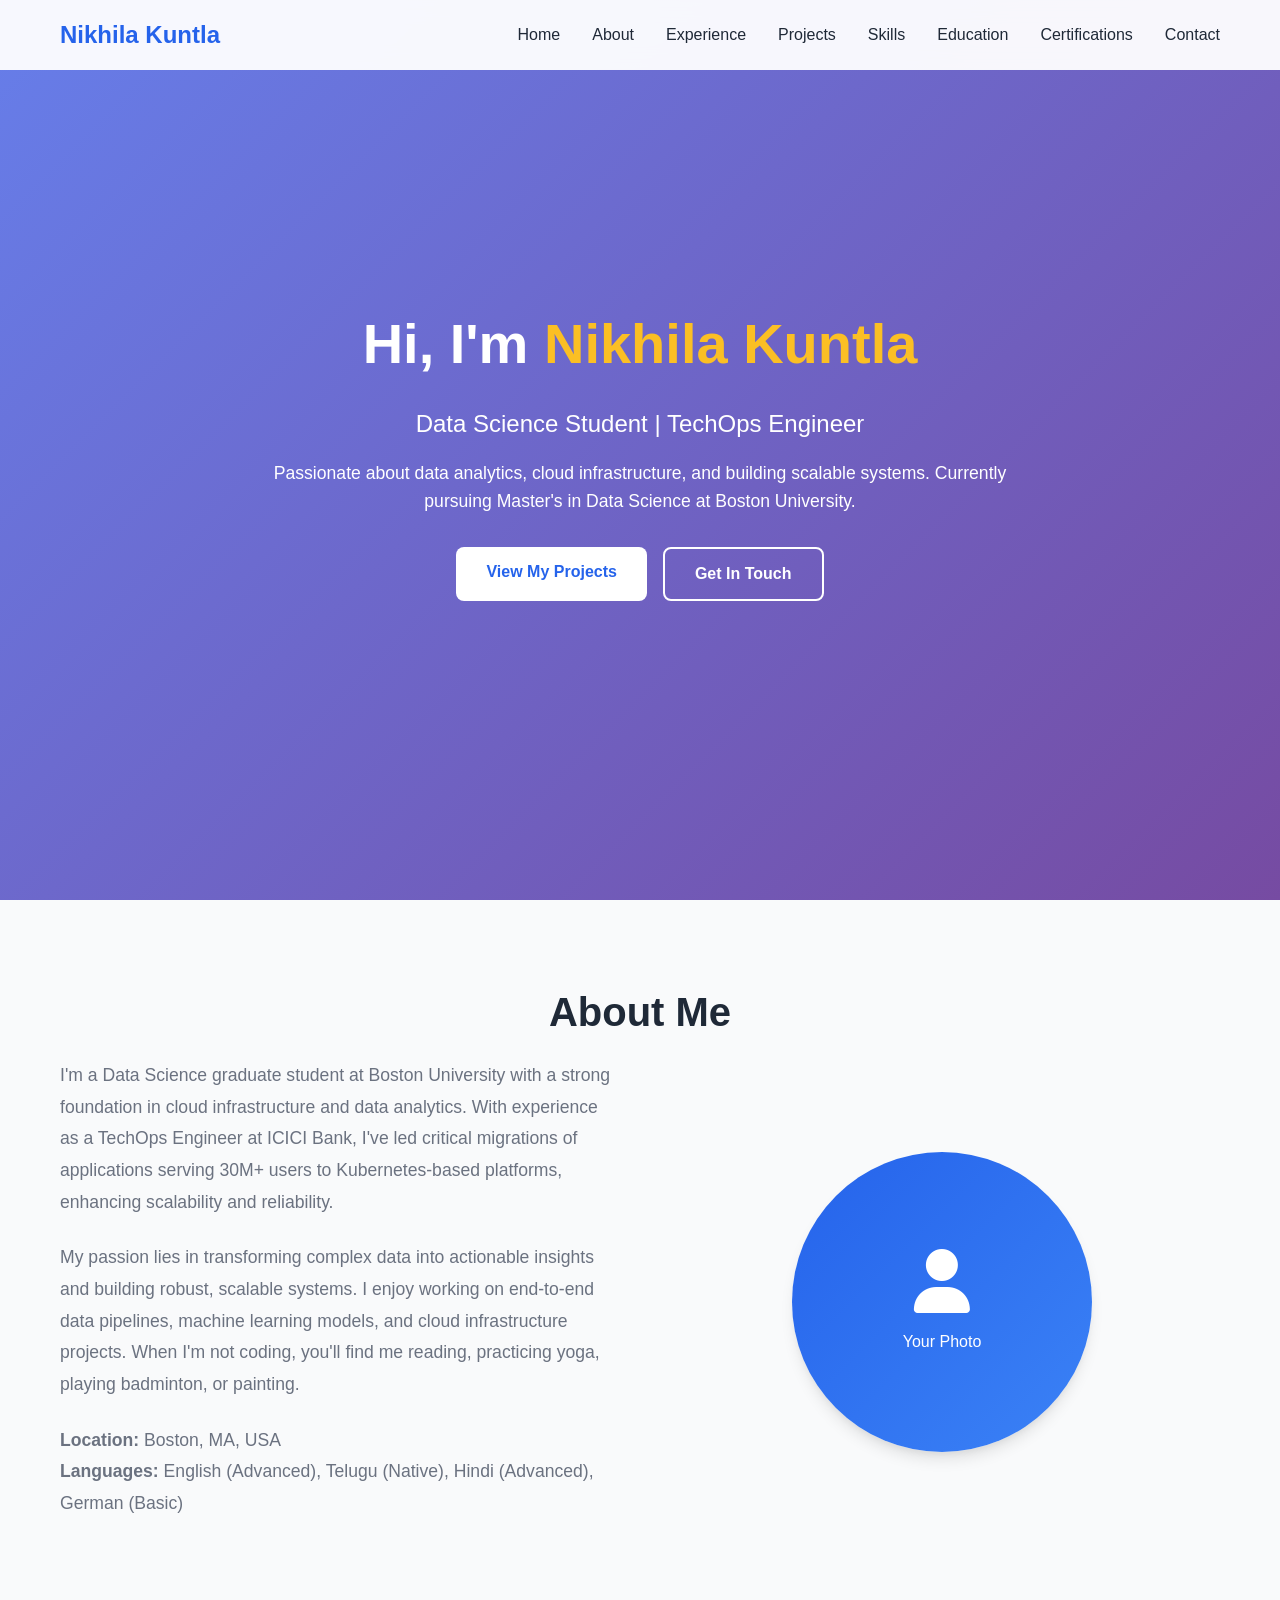
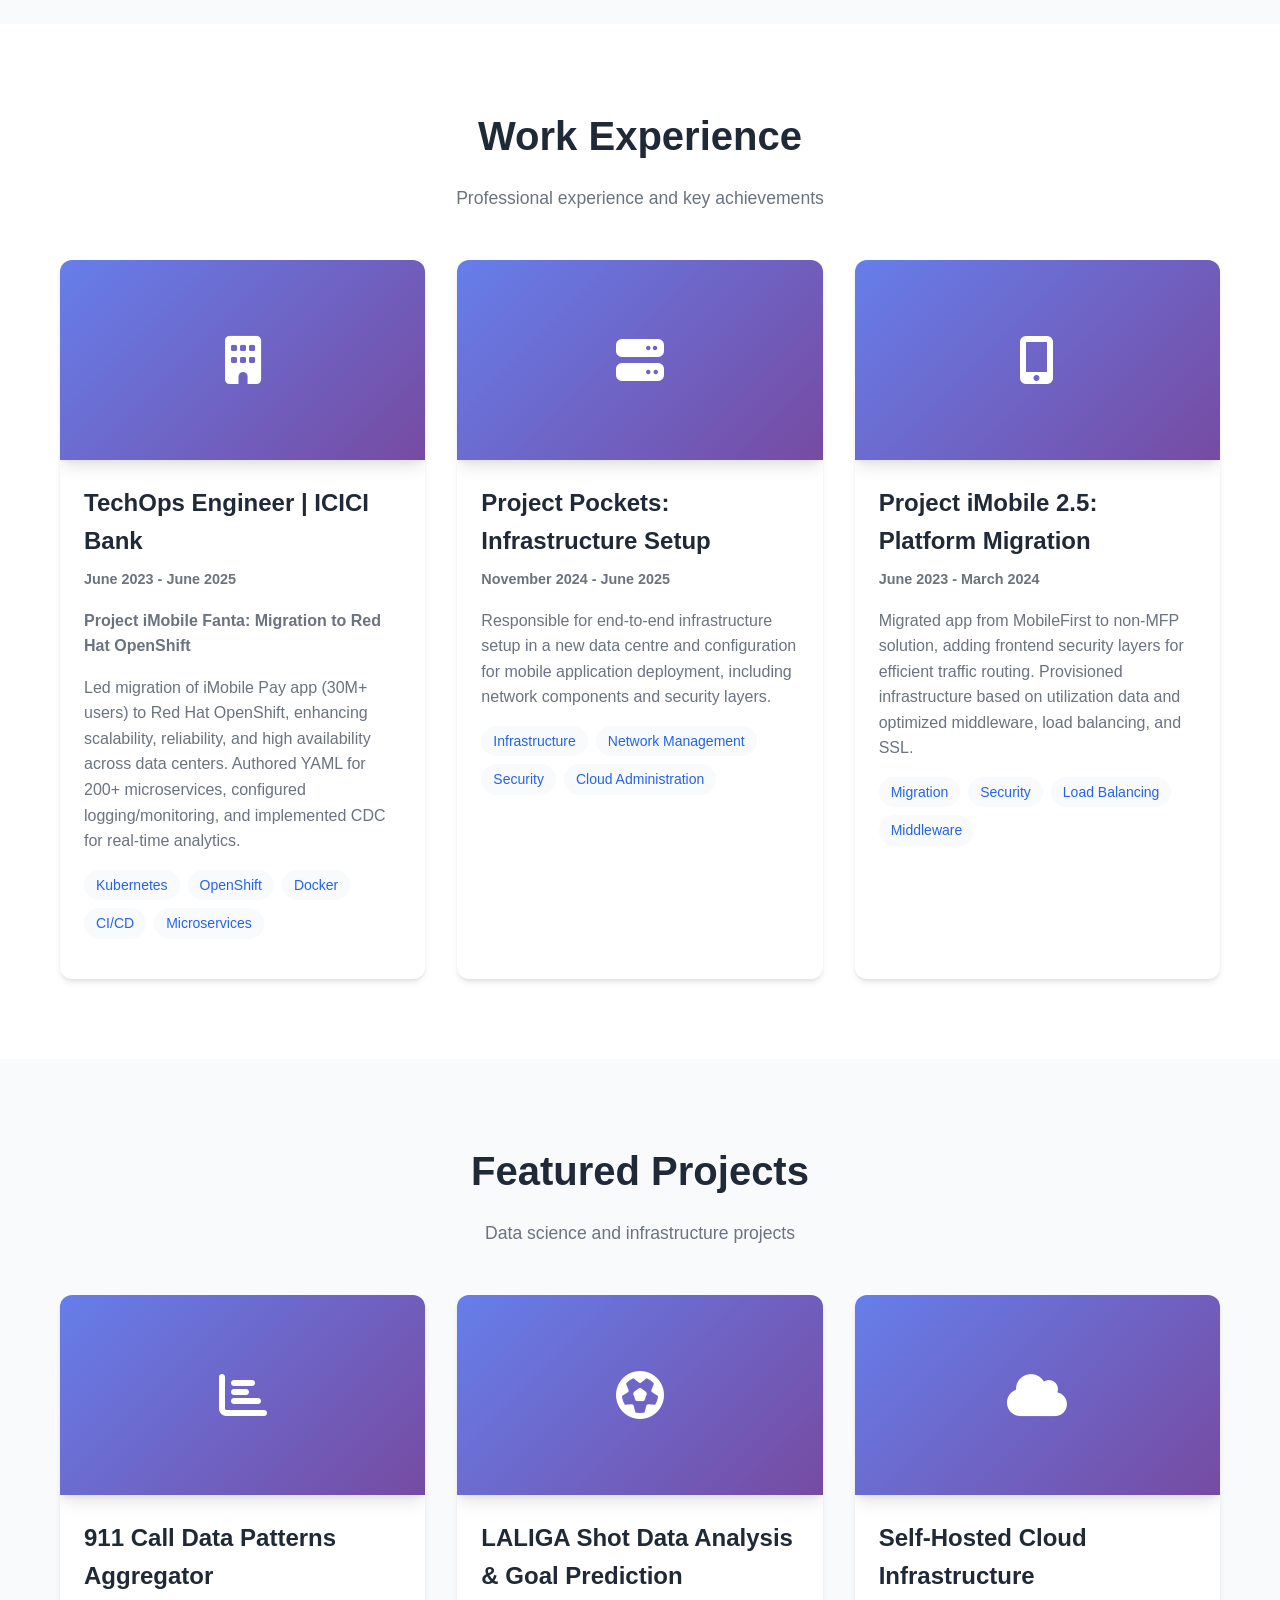
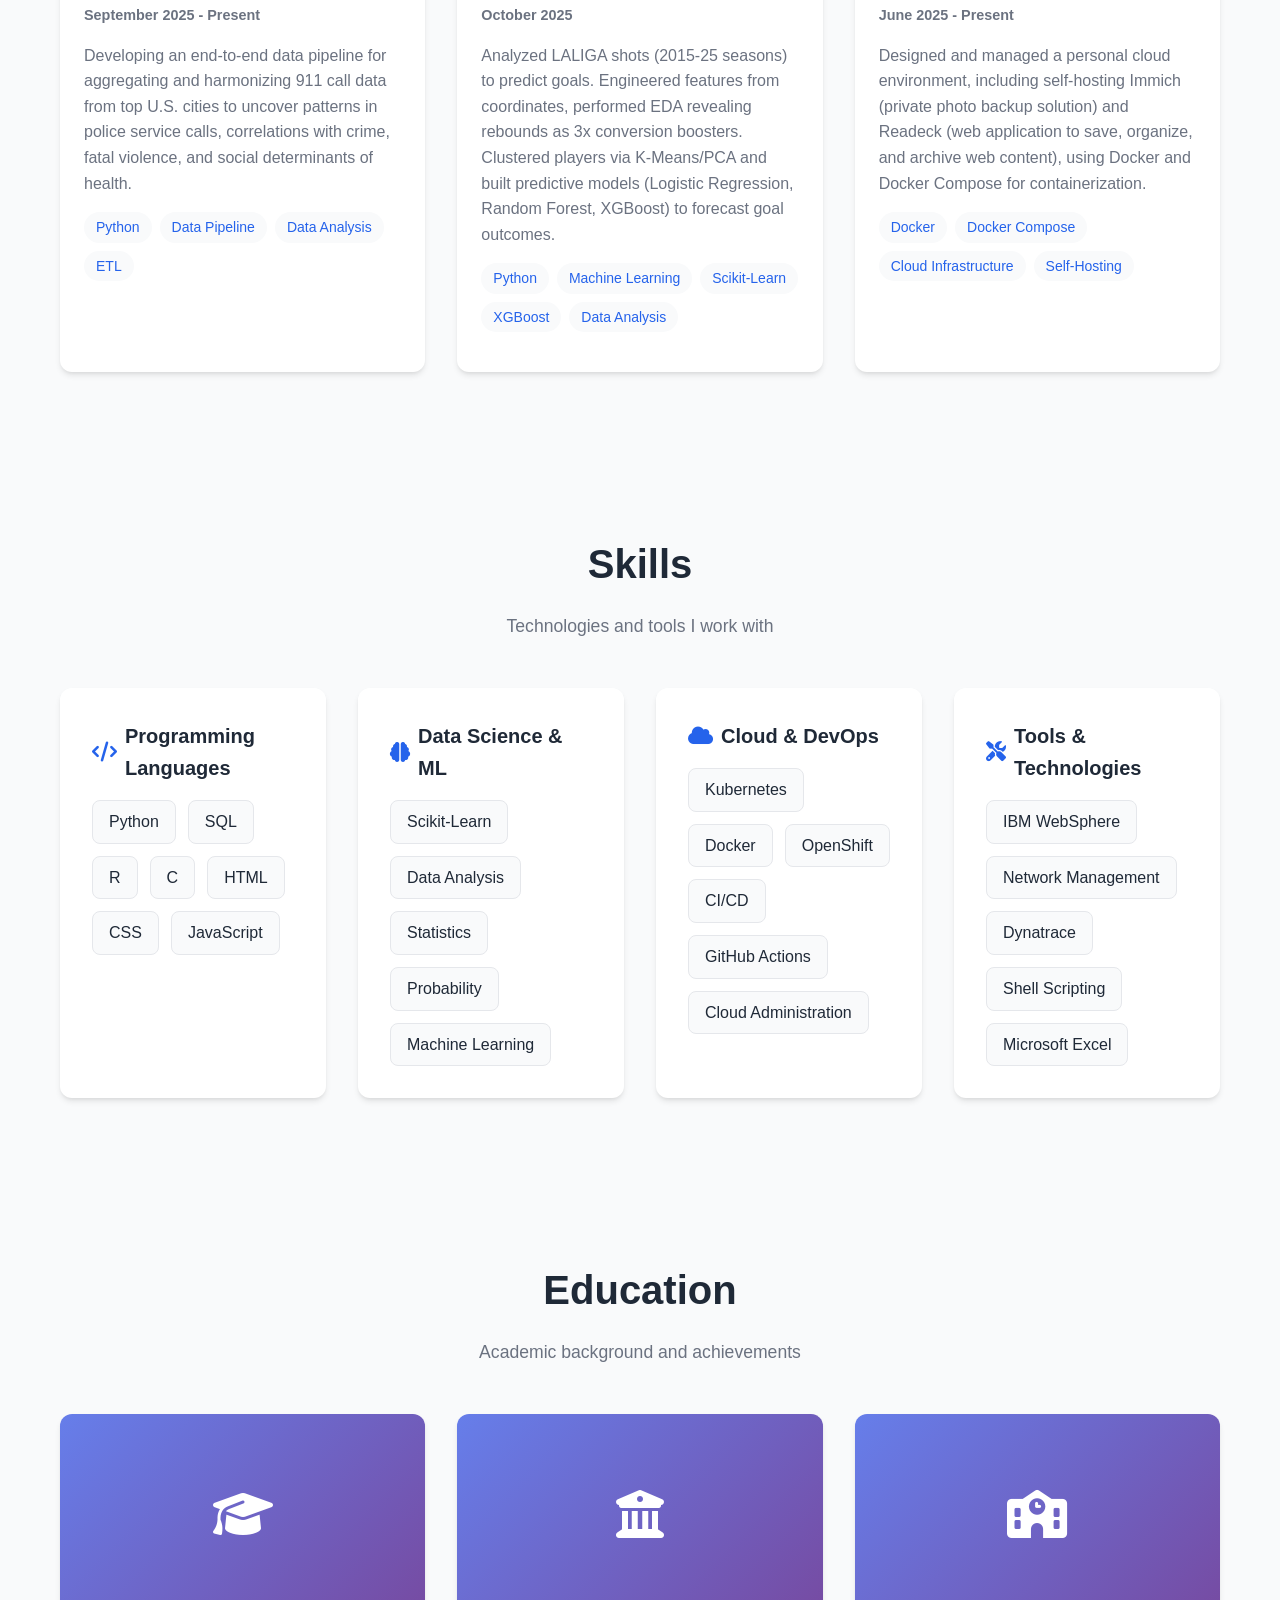
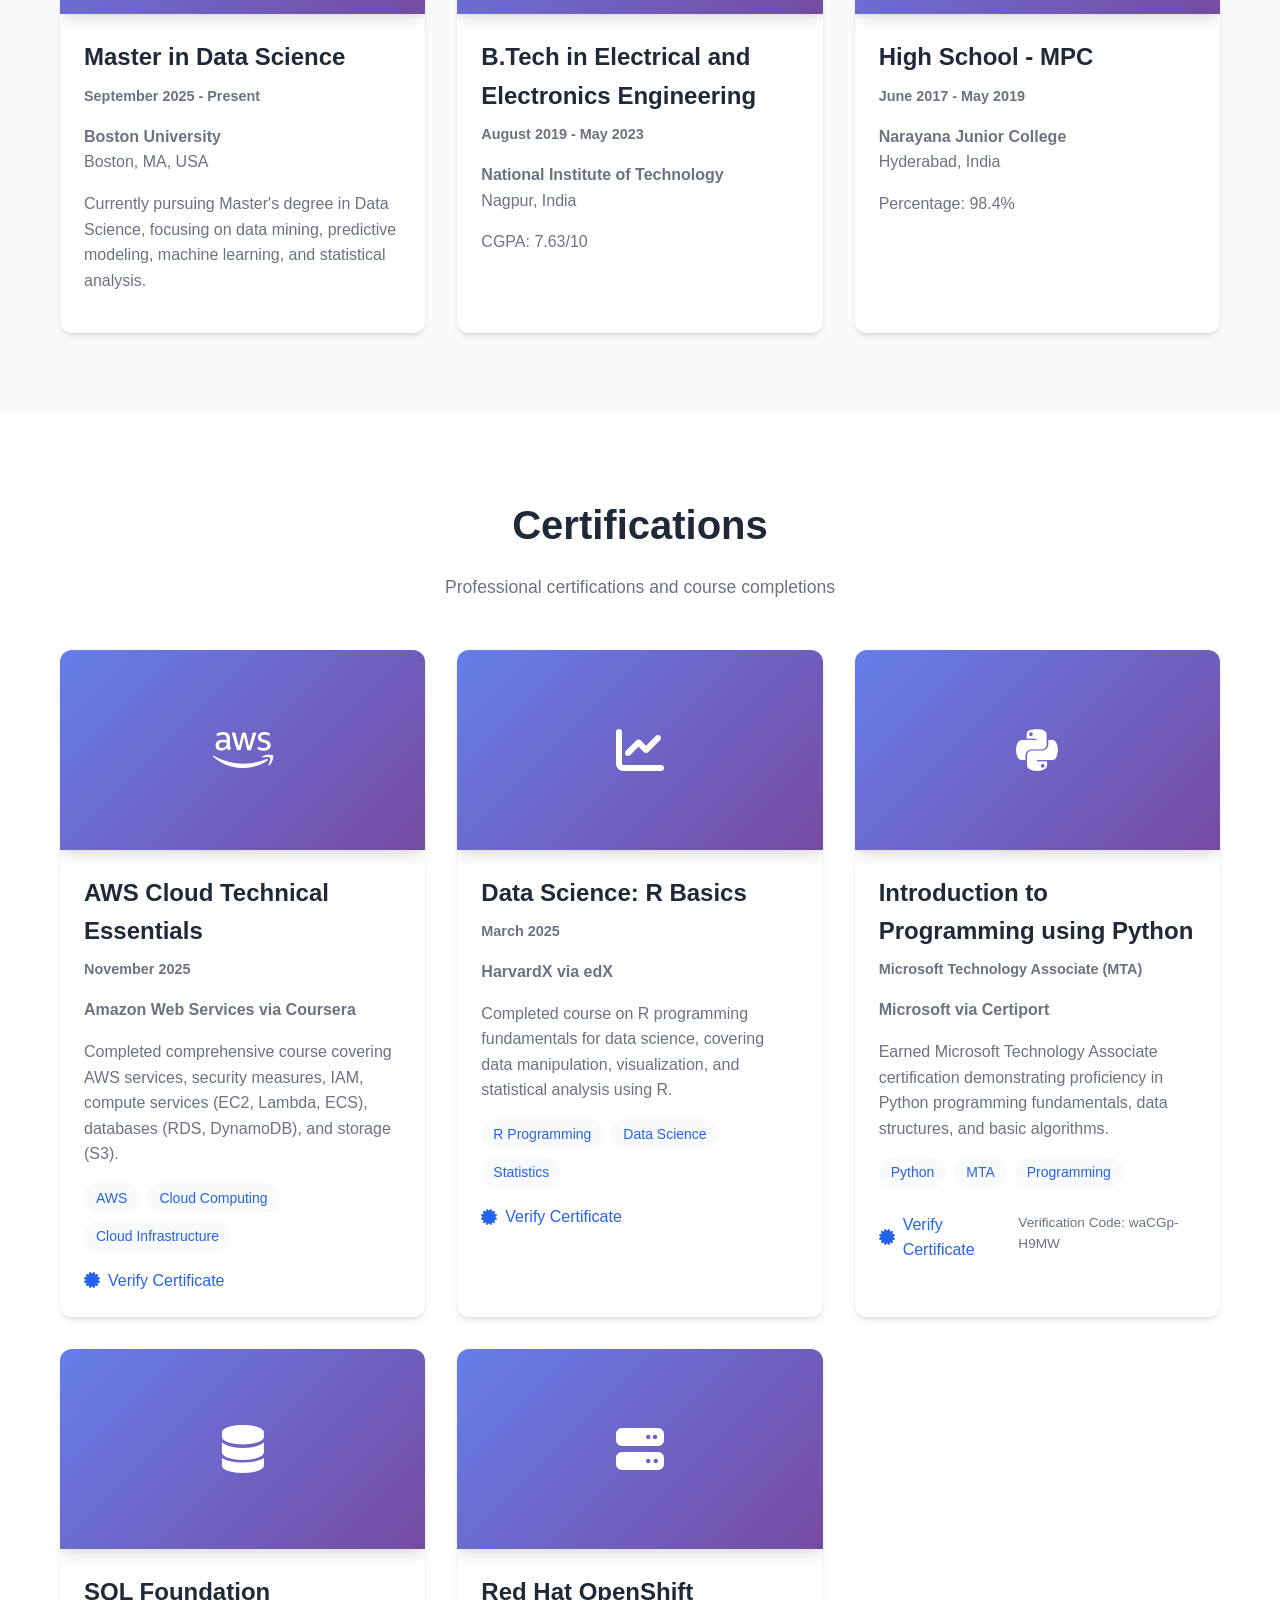
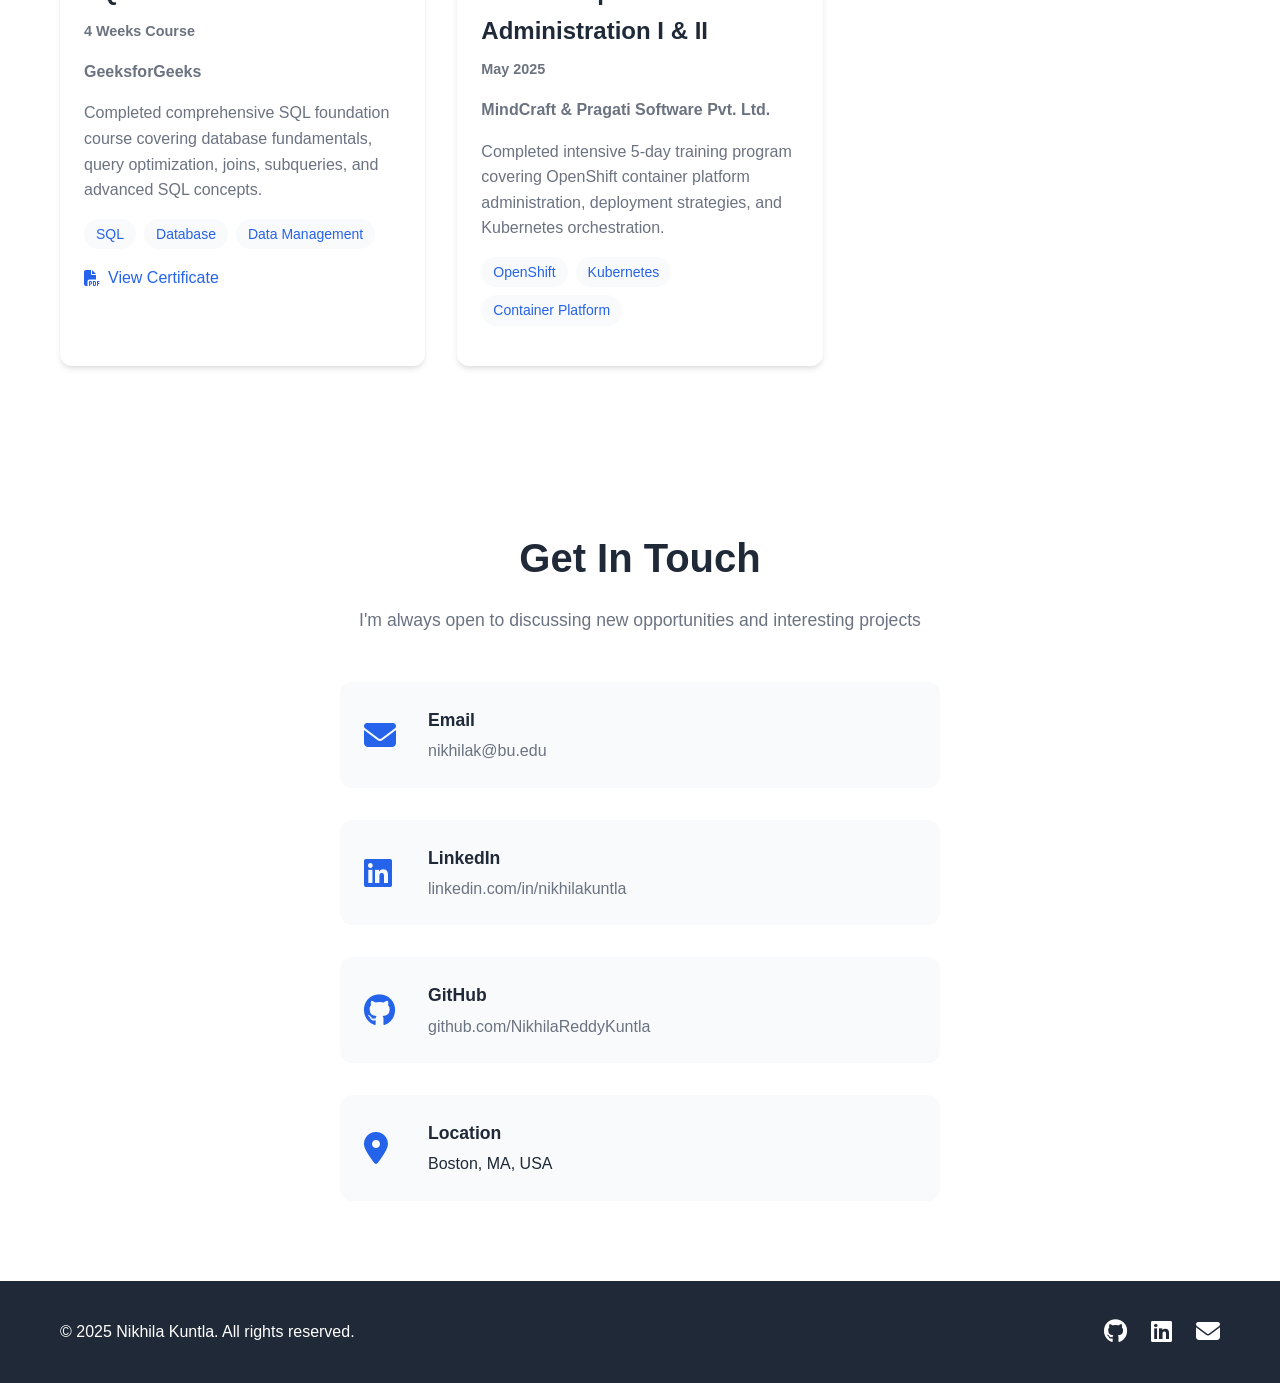
==== commit c00ecdd5: "Add certifications section with all professional certifications" ====
--- a/index.html
+++ b/index.html
@@ -20,6 +20,7 @@
                 <li><a href="#projects" class="nav-link">Projects</a></li>
                 <li><a href="#skills" class="nav-link">Skills</a></li>
                 <li><a href="#education" class="nav-link">Education</a></li>
+                <li><a href="#certifications" class="nav-link">Certifications</a></li>
                 <li><a href="#contact" class="nav-link">Contact</a></li>
             </ul>
             <div class="hamburger">
@@ -315,6 +316,131 @@
         </div>
     </section>
 
+    <!-- Certifications Section -->
+    <section id="certifications" class="work">
+        <div class="container">
+            <h2 class="section-title">Certifications</h2>
+            <p class="section-subtitle">Professional certifications and course completions</p>
+            <div class="projects-grid">
+                <div class="project-card">
+                    <div class="project-image">
+                        <div class="image-placeholder">
+                            <i class="fab fa-aws"></i>
+                        </div>
+                    </div>
+                    <div class="project-content">
+                        <h3>AWS Cloud Technical Essentials</h3>
+                        <p class="project-date">November 2025</p>
+                        <p><strong>Amazon Web Services via Coursera</strong></p>
+                        <p>Completed comprehensive course covering AWS services, security measures, IAM, compute services (EC2, Lambda, ECS), databases (RDS, DynamoDB), and storage (S3).</p>
+                        <div class="project-tags">
+                            <span class="tag">AWS</span>
+                            <span class="tag">Cloud Computing</span>
+                            <span class="tag">Cloud Infrastructure</span>
+                        </div>
+                        <div class="project-links">
+                            <a href="https://www.coursera.org/account/accomplishments/verify/785VZWWTX7ZB" class="project-link" target="_blank">
+                                <i class="fas fa-certificate"></i> Verify Certificate
+                            </a>
+                        </div>
+                    </div>
+                </div>
+
+                <div class="project-card">
+                    <div class="project-image">
+                        <div class="image-placeholder">
+                            <i class="fas fa-chart-line"></i>
+                        </div>
+                    </div>
+                    <div class="project-content">
+                        <h3>Data Science: R Basics</h3>
+                        <p class="project-date">March 2025</p>
+                        <p><strong>HarvardX via edX</strong></p>
+                        <p>Completed course on R programming fundamentals for data science, covering data manipulation, visualization, and statistical analysis using R.</p>
+                        <div class="project-tags">
+                            <span class="tag">R Programming</span>
+                            <span class="tag">Data Science</span>
+                            <span class="tag">Statistics</span>
+                        </div>
+                        <div class="project-links">
+                            <a href="https://courses.edx.org/certificates/44920667c4974de18ec81cb4d5b9f8c9" class="project-link" target="_blank">
+                                <i class="fas fa-certificate"></i> Verify Certificate
+                            </a>
+                        </div>
+                    </div>
+                </div>
+
+                <div class="project-card">
+                    <div class="project-image">
+                        <div class="image-placeholder">
+                            <i class="fab fa-python"></i>
+                        </div>
+                    </div>
+                    <div class="project-content">
+                        <h3>Introduction to Programming using Python</h3>
+                        <p class="project-date">Microsoft Technology Associate (MTA)</p>
+                        <p><strong>Microsoft via Certiport</strong></p>
+                        <p>Earned Microsoft Technology Associate certification demonstrating proficiency in Python programming fundamentals, data structures, and basic algorithms.</p>
+                        <div class="project-tags">
+                            <span class="tag">Python</span>
+                            <span class="tag">MTA</span>
+                            <span class="tag">Programming</span>
+                        </div>
+                        <div class="project-links">
+                            <a href="https://www.certiport.com/portal/pages/credentialverification.aspx" class="project-link" target="_blank">
+                                <i class="fas fa-certificate"></i> Verify Certificate
+                            </a>
+                            <p style="font-size: 0.85rem; color: var(--text-secondary); margin-top: 0.5rem;">Verification Code: waCGp-H9MW</p>
+                        </div>
+                    </div>
+                </div>
+
+                <div class="project-card">
+                    <div class="project-image">
+                        <div class="image-placeholder">
+                            <i class="fas fa-database"></i>
+                        </div>
+                    </div>
+                    <div class="project-content">
+                        <h3>SQL Foundation</h3>
+                        <p class="project-date">4 Weeks Course</p>
+                        <p><strong>GeeksforGeeks</strong></p>
+                        <p>Completed comprehensive SQL foundation course covering database fundamentals, query optimization, joins, subqueries, and advanced SQL concepts.</p>
+                        <div class="project-tags">
+                            <span class="tag">SQL</span>
+                            <span class="tag">Database</span>
+                            <span class="tag">Data Management</span>
+                        </div>
+                        <div class="project-links">
+                            <a href="https://media.geeksforgeeks.org/courses/certificates/049ef87ab9c42ed2cf904f9b12dc587e.pdf" class="project-link" target="_blank">
+                                <i class="fas fa-file-pdf"></i> View Certificate
+                            </a>
+                        </div>
+                    </div>
+                </div>
+
+                <div class="project-card">
+                    <div class="project-image">
+                        <div class="image-placeholder">
+                            <i class="fas fa-server"></i>
+                        </div>
+                    </div>
+                    <div class="project-content">
+                        <h3>Red Hat OpenShift Administration I & II</h3>
+                        <p class="project-date">May 2025</p>
+                        <p><strong>MindCraft & Pragati Software Pvt. Ltd.</strong></p>
+                        <p>Completed intensive 5-day training program covering OpenShift container platform administration, deployment strategies, and Kubernetes orchestration.</p>
+                        <div class="project-tags">
+                            <span class="tag">OpenShift</span>
+                            <span class="tag">Kubernetes</span>
+                            <span class="tag">Container Platform</span>
+                        </div>
+                    </div>
+                </div>
+            </div>
+        </div>
+    </section>
+
     <!-- Contact Section -->
     <section id="contact" class="contact">
         <div class="container">
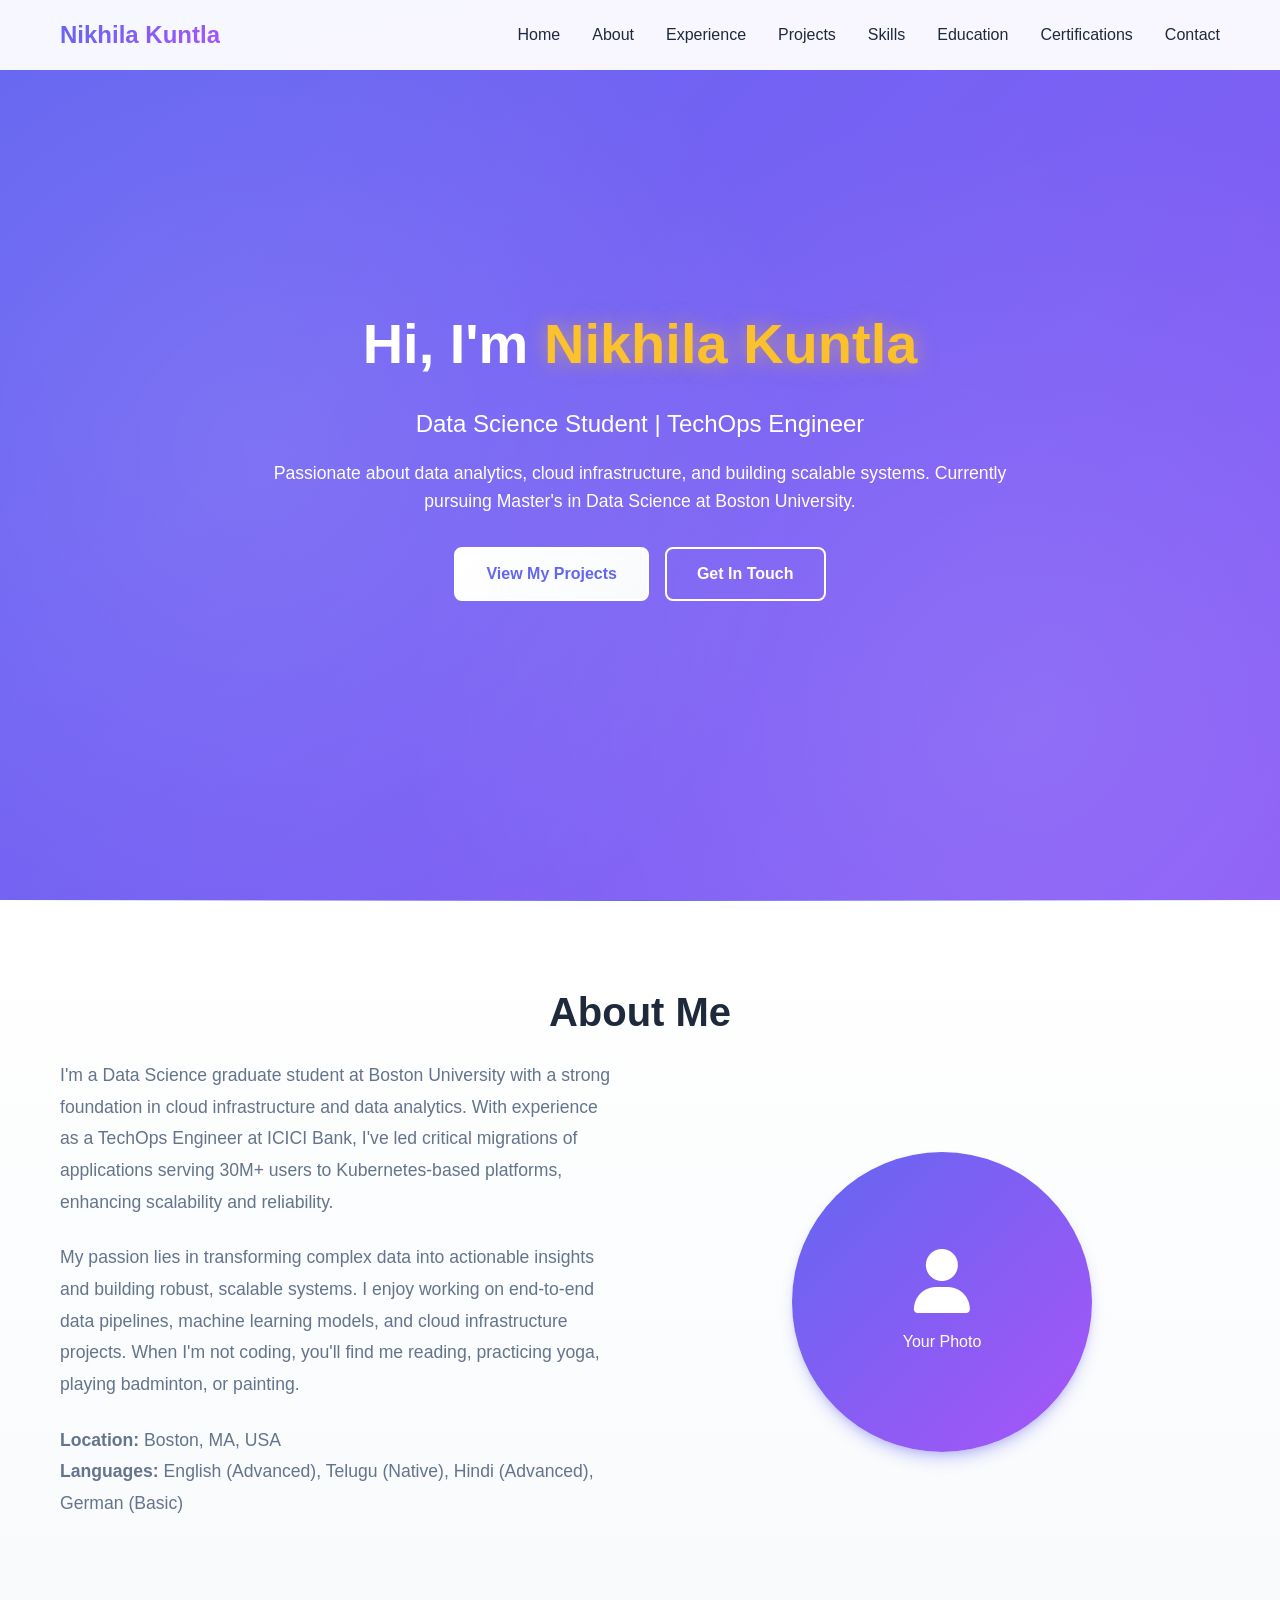
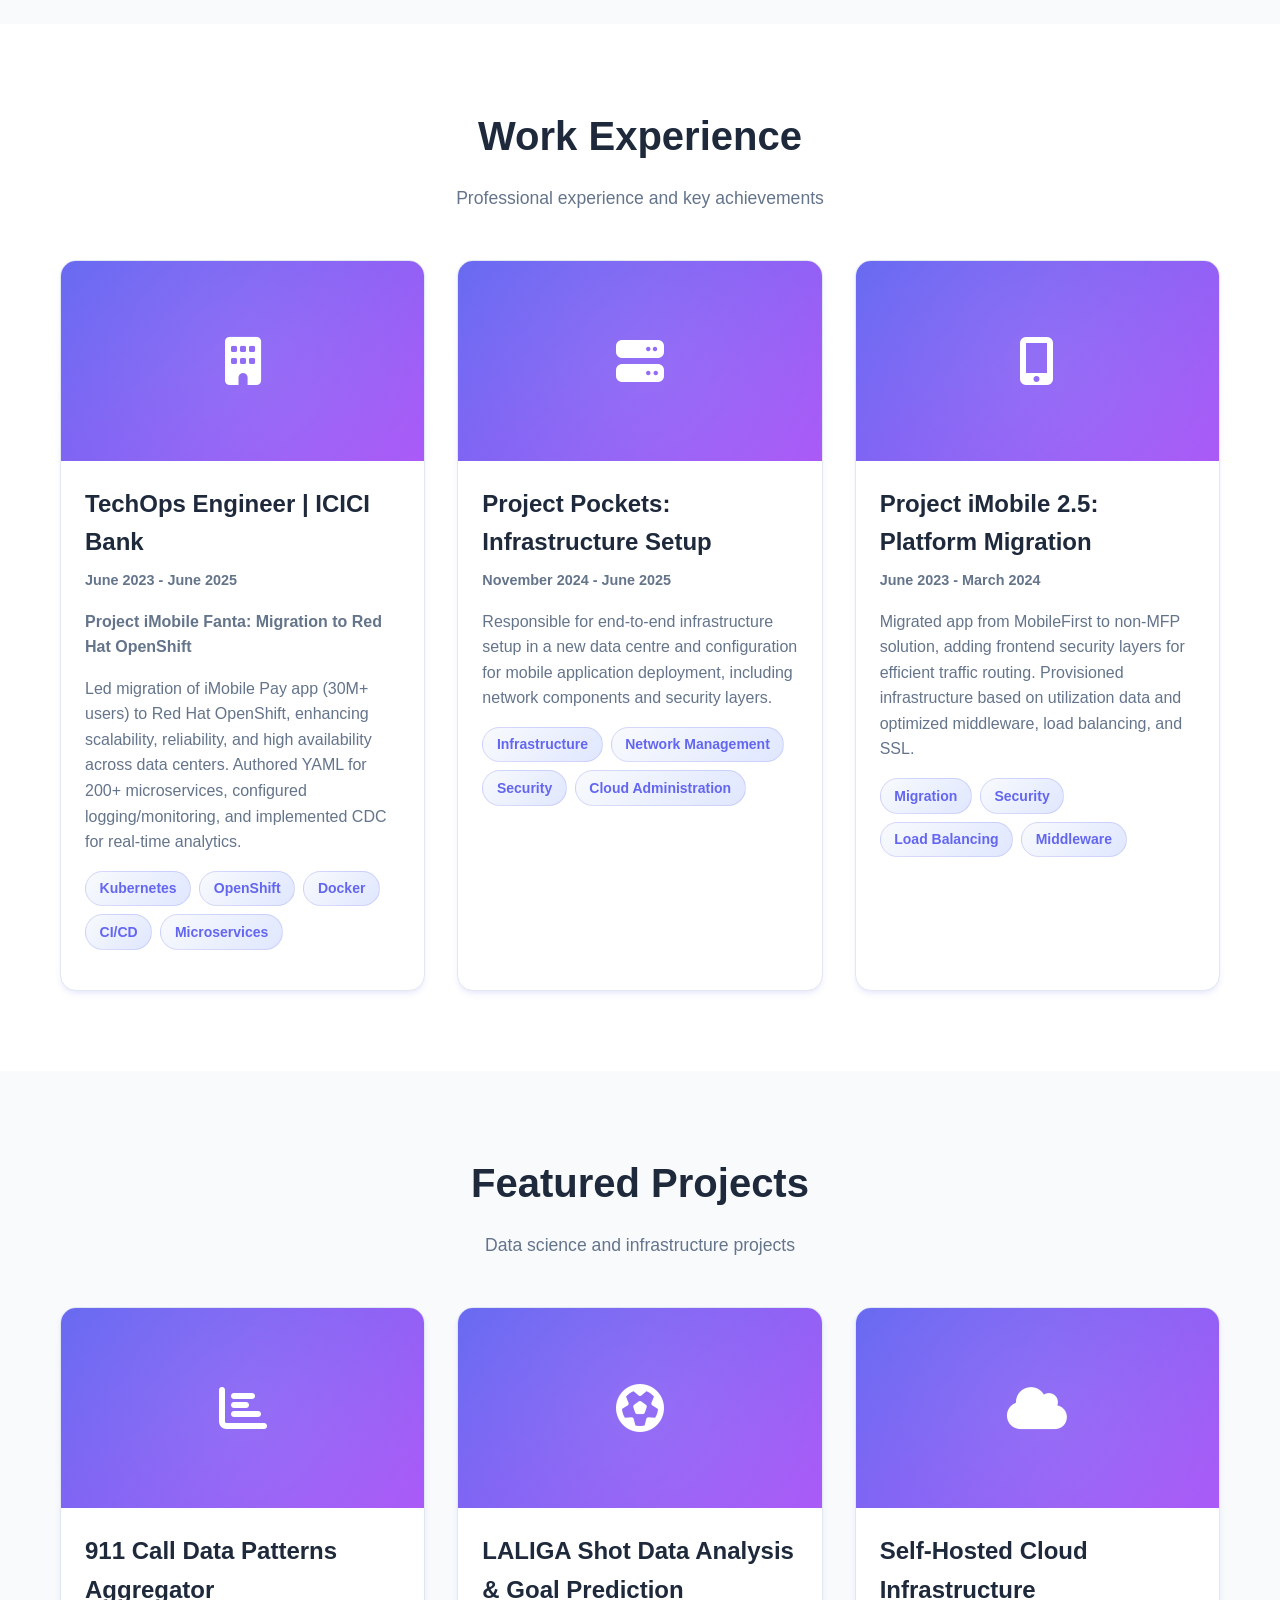
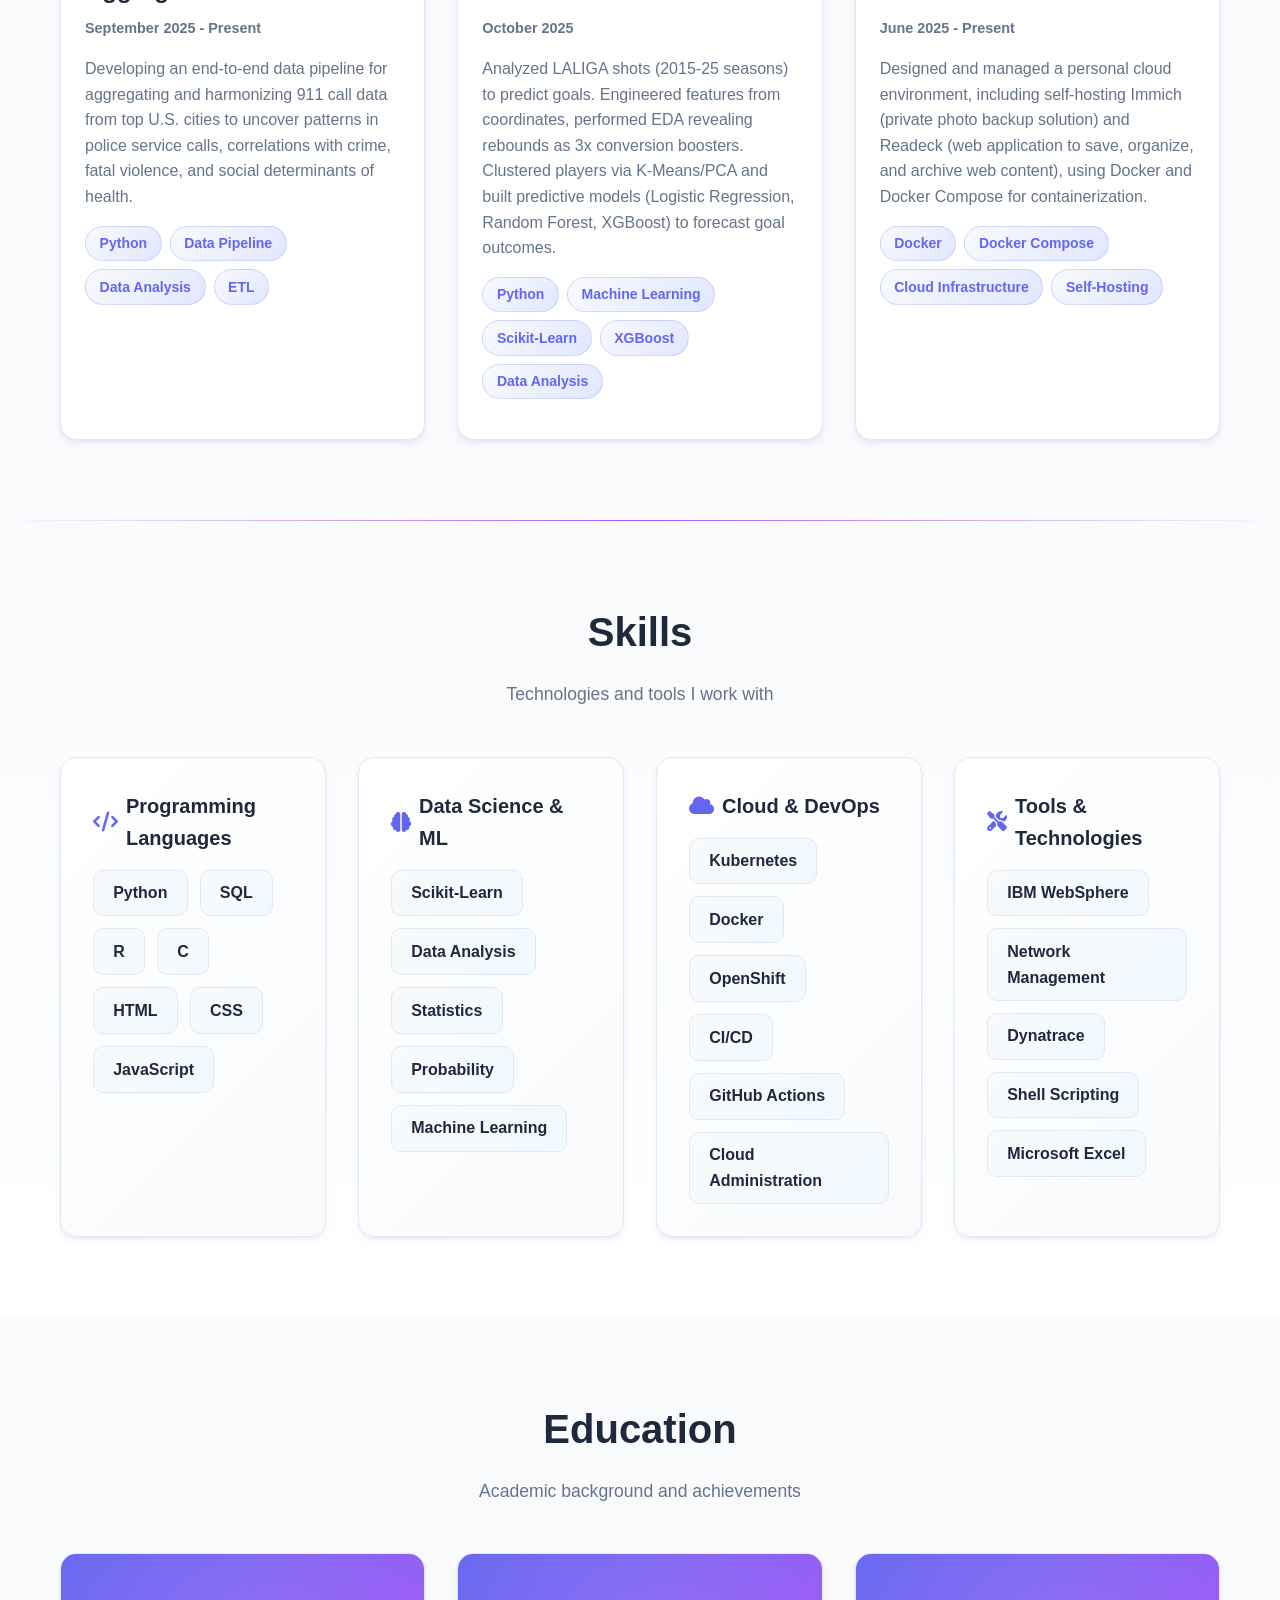
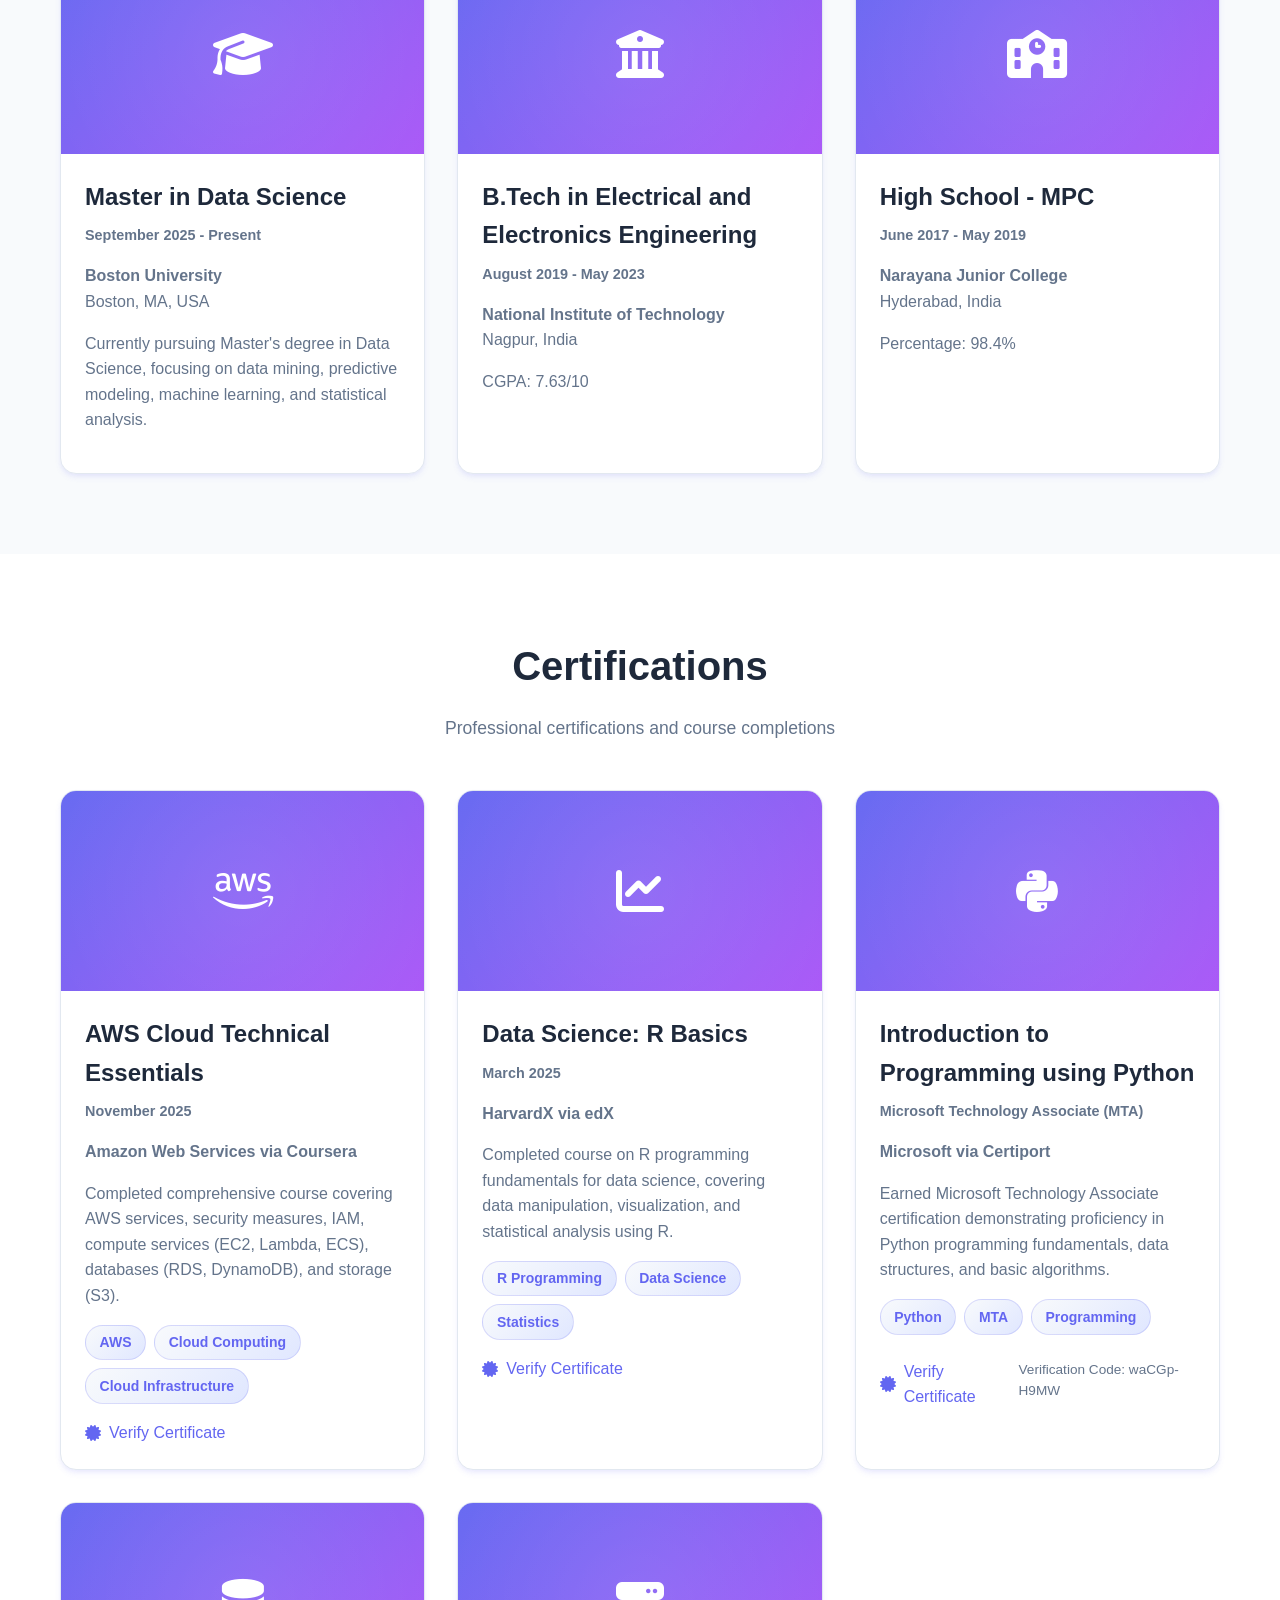
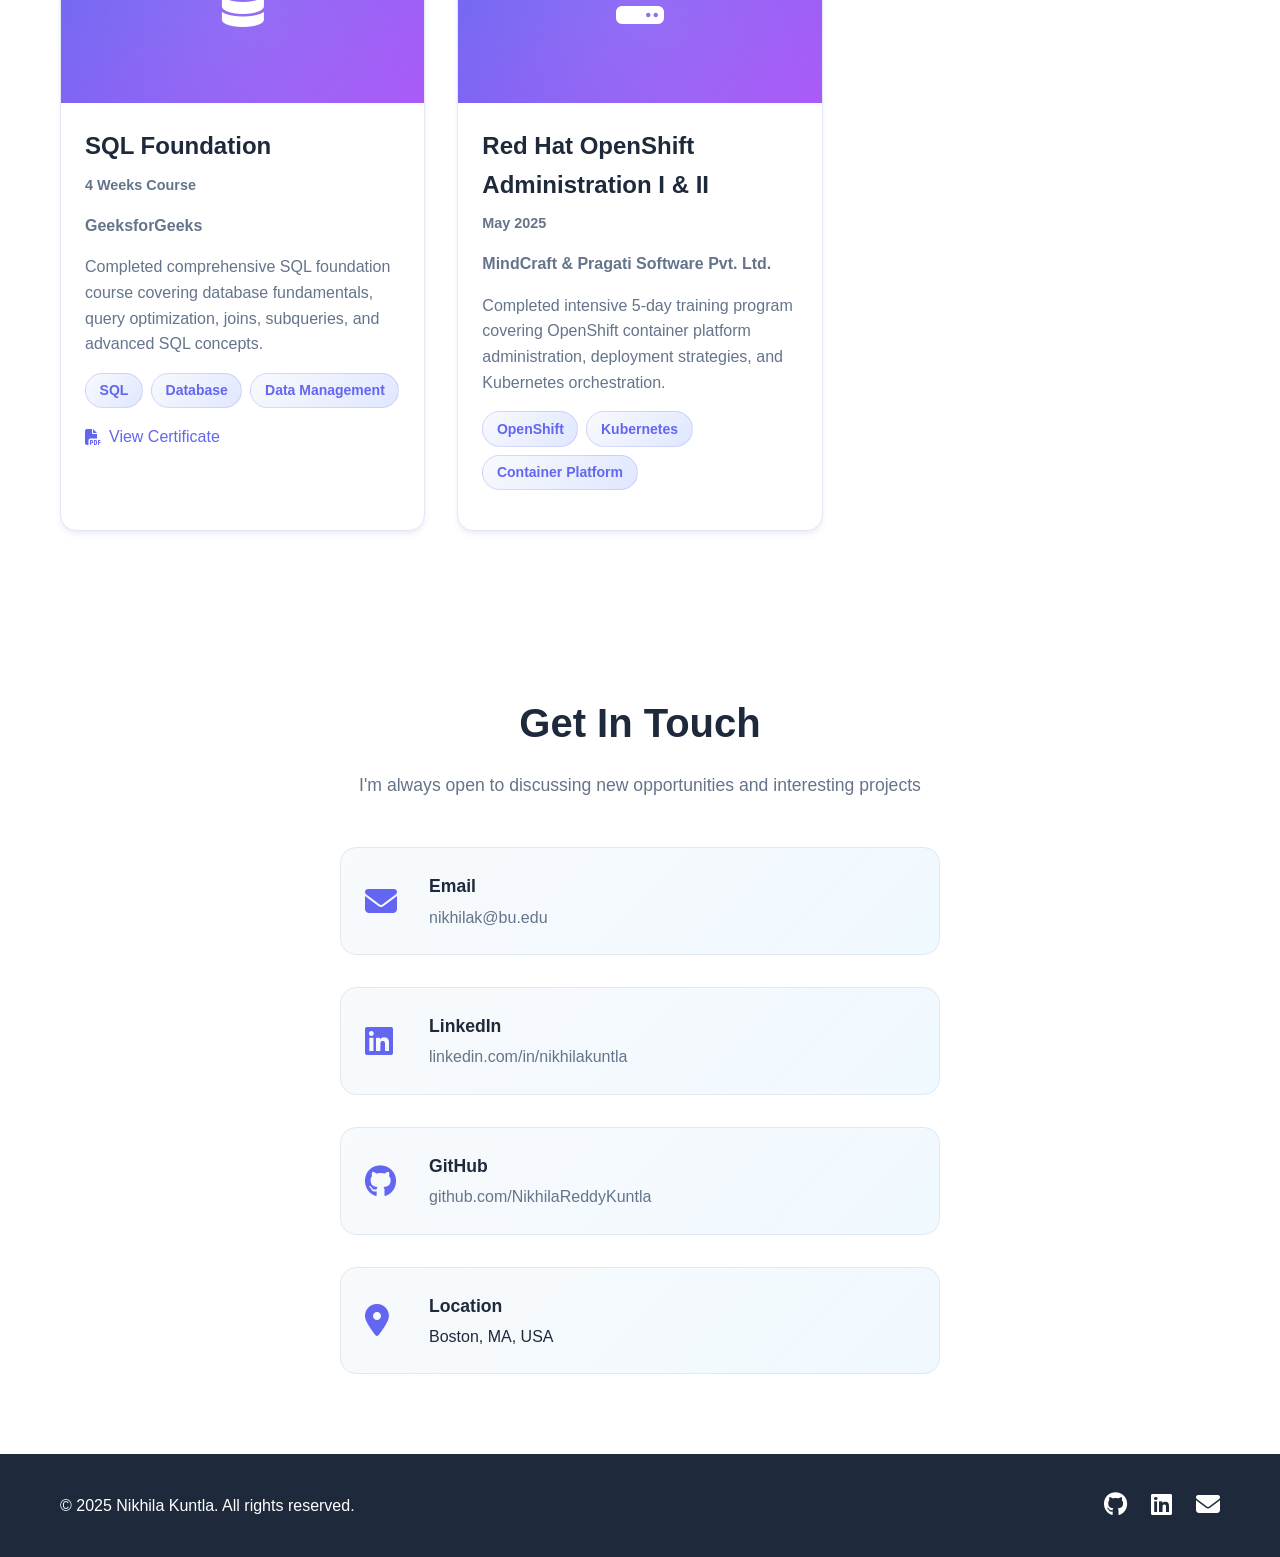
==== commit 1fa46d6c: "Enhanced website design with creative color scheme and added profile photo support" ====
--- a/index.html
+++ b/index.html
@@ -68,7 +68,8 @@
                     </p>
                 </div>
                 <div class="about-image">
-                    <div class="image-placeholder">
+                    <img src="images/profile-photo.jpg" alt="Nikhila Kuntla" onerror="this.style.display='none'; this.nextElementSibling.style.display='flex';">
+                    <div class="image-placeholder" style="display: none;">
                         <i class="fas fa-user"></i>
                         <p>Your Photo</p>
                     </div>
--- a/styles.css
+++ b/styles.css
@@ -6,16 +6,22 @@
 }
 
 :root {
-    --primary-color: #2563eb;
-    --secondary-color: #1e40af;
-    --accent-color: #3b82f6;
-    --text-primary: #1f2937;
-    --text-secondary: #6b7280;
-    --bg-light: #f9fafb;
+    --primary-color: #6366f1;
+    --secondary-color: #4f46e5;
+    --accent-color: #818cf8;
+    --accent-pink: #ec4899;
+    --accent-purple: #a855f7;
+    --accent-teal: #14b8a6;
+    --text-primary: #1e293b;
+    --text-secondary: #64748b;
+    --bg-light: #f8fafc;
+    --bg-gradient-start: #f0f9ff;
+    --bg-gradient-end: #e0e7ff;
     --bg-white: #ffffff;
-    --border-color: #e5e7eb;
-    --shadow: 0 4px 6px -1px rgba(0, 0, 0, 0.1), 0 2px 4px -1px rgba(0, 0, 0, 0.06);
-    --shadow-lg: 0 10px 15px -3px rgba(0, 0, 0, 0.1), 0 4px 6px -2px rgba(0, 0, 0, 0.05);
+    --border-color: #e2e8f0;
+    --shadow: 0 4px 6px -1px rgba(99, 102, 241, 0.1), 0 2px 4px -1px rgba(99, 102, 241, 0.06);
+    --shadow-lg: 0 20px 25px -5px rgba(99, 102, 241, 0.1), 0 10px 10px -5px rgba(99, 102, 241, 0.04);
+    --shadow-colored: 0 10px 15px -3px rgba(99, 102, 241, 0.3), 0 4px 6px -2px rgba(99, 102, 241, 0.2);
 }
 
 html {
@@ -57,7 +63,10 @@
 .nav-brand {
     font-size: 1.5rem;
     font-weight: 700;
-    color: var(--primary-color);
+    background: linear-gradient(135deg, var(--primary-color), var(--accent-purple));
+    -webkit-background-clip: text;
+    -webkit-text-fill-color: transparent;
+    background-clip: text;
 }
 
 .nav-menu {
@@ -113,10 +122,32 @@
     display: flex;
     align-items: center;
     justify-content: center;
-    background: linear-gradient(135deg, #667eea 0%, #764ba2 100%);
+    background: linear-gradient(135deg, #6366f1 0%, #8b5cf6 50%, #ec4899 100%);
+    background-size: 200% 200%;
+    animation: gradientShift 15s ease infinite;
     color: white;
     text-align: center;
     padding-top: 80px;
+    position: relative;
+    overflow: hidden;
+}
+
+.hero::before {
+    content: '';
+    position: absolute;
+    top: 0;
+    left: 0;
+    right: 0;
+    bottom: 0;
+    background: radial-gradient(circle at 20% 50%, rgba(255, 255, 255, 0.1) 0%, transparent 50%),
+                radial-gradient(circle at 80% 80%, rgba(255, 255, 255, 0.1) 0%, transparent 50%);
+    pointer-events: none;
+}
+
+@keyframes gradientShift {
+    0% { background-position: 0% 50%; }
+    50% { background-position: 100% 50%; }
+    100% { background-position: 0% 50%; }
 }
 
 .hero-content {
@@ -132,6 +163,7 @@
 
 .highlight {
     color: #fbbf24;
+    text-shadow: 0 0 20px rgba(251, 191, 36, 0.5);
 }
 
 .hero-subtitle {
@@ -169,24 +201,30 @@
 }
 
 .btn-primary {
-    background-color: white;
-    color: var(--primary-color);
+    background: linear-gradient(135deg, white, #f8fafc);
+    color: var(--primary-color);
+    border: 2px solid white;
+    font-weight: 600;
 }
 
 .btn-primary:hover {
-    transform: translateY(-2px);
-    box-shadow: var(--shadow-lg);
+    transform: translateY(-3px);
+    box-shadow: 0 10px 20px rgba(99, 102, 241, 0.3);
+    background: white;
 }
 
 .btn-secondary {
     background-color: transparent;
     color: white;
     border: 2px solid white;
+    backdrop-filter: blur(10px);
 }
 
 .btn-secondary:hover {
-    background-color: white;
-    color: var(--primary-color);
+    background: linear-gradient(135deg, white, #f8fafc);
+    color: var(--primary-color);
+    transform: translateY(-3px);
+    box-shadow: 0 10px 20px rgba(255, 255, 255, 0.2);
 }
 
 .btn-outline {
@@ -222,7 +260,18 @@
 
 /* About Section */
 .about {
-    background-color: var(--bg-light);
+    background: linear-gradient(to bottom, var(--bg-white) 0%, var(--bg-light) 100%);
+    position: relative;
+}
+
+.about::before {
+    content: '';
+    position: absolute;
+    top: 0;
+    left: 0;
+    right: 0;
+    height: 1px;
+    background: linear-gradient(to right, transparent, var(--primary-color), transparent);
 }
 
 .about-content {
@@ -252,14 +301,35 @@
     width: 300px;
     height: 300px;
     border-radius: 50%;
-    background: linear-gradient(135deg, var(--primary-color), var(--accent-color));
+    background: linear-gradient(135deg, var(--primary-color), var(--accent-purple));
     display: flex;
     flex-direction: column;
     align-items: center;
     justify-content: center;
     color: white;
     font-size: 4rem;
-    box-shadow: var(--shadow-lg);
+    box-shadow: var(--shadow-colored);
+    transition: transform 0.3s ease, box-shadow 0.3s ease;
+}
+
+.image-placeholder:hover {
+    transform: scale(1.05);
+    box-shadow: var(--shadow-colored);
+}
+
+.about-image img {
+    width: 300px;
+    height: 300px;
+    border-radius: 50%;
+    object-fit: cover;
+    border: 5px solid white;
+    box-shadow: var(--shadow-colored);
+    transition: transform 0.3s ease, box-shadow 0.3s ease;
+}
+
+.about-image img:hover {
+    transform: scale(1.05) rotate(2deg);
+    box-shadow: var(--shadow-colored);
 }
 
 .image-placeholder p {
@@ -281,24 +351,63 @@
 
 .project-card {
     background-color: var(--bg-white);
-    border-radius: 12px;
+    border-radius: 16px;
     overflow: hidden;
     box-shadow: var(--shadow);
-    transition: all 0.3s ease;
+    transition: all 0.4s cubic-bezier(0.175, 0.885, 0.32, 1.275);
+    border: 1px solid var(--border-color);
+    position: relative;
+}
+
+.project-card::before {
+    content: '';
+    position: absolute;
+    top: 0;
+    left: 0;
+    right: 0;
+    height: 4px;
+    background: linear-gradient(to right, var(--primary-color), var(--accent-purple), var(--accent-pink));
+    opacity: 0;
+    transition: opacity 0.3s ease;
 }
 
 .project-card:hover {
-    transform: translateY(-5px);
-    box-shadow: var(--shadow-lg);
+    transform: translateY(-8px) scale(1.02);
+    box-shadow: var(--shadow-colored);
+    border-color: var(--primary-color);
+}
+
+.project-card:hover::before {
+    opacity: 1;
 }
 
 .project-image {
     width: 100%;
     height: 200px;
-    background: linear-gradient(135deg, #667eea 0%, #764ba2 100%);
+    background: linear-gradient(135deg, var(--primary-color) 0%, var(--accent-purple) 50%, var(--accent-pink) 100%);
+    background-size: 200% 200%;
+    animation: gradientShift 8s ease infinite;
     display: flex;
     align-items: center;
     justify-content: center;
+    position: relative;
+    overflow: hidden;
+}
+
+.project-image::before {
+    content: '';
+    position: absolute;
+    top: -50%;
+    left: -50%;
+    width: 200%;
+    height: 200%;
+    background: radial-gradient(circle, rgba(255, 255, 255, 0.1) 0%, transparent 70%);
+    animation: rotate 20s linear infinite;
+}
+
+@keyframes rotate {
+    0% { transform: rotate(0deg); }
+    100% { transform: rotate(360deg); }
 }
 
 .project-image .image-placeholder {
@@ -342,12 +451,21 @@
 }
 
 .tag {
-    background-color: var(--bg-light);
-    color: var(--primary-color);
-    padding: 0.25rem 0.75rem;
+    background: linear-gradient(135deg, var(--bg-light), #e0e7ff);
+    color: var(--primary-color);
+    padding: 0.35rem 0.85rem;
     border-radius: 20px;
     font-size: 0.875rem;
-    font-weight: 500;
+    font-weight: 600;
+    border: 1px solid rgba(99, 102, 241, 0.2);
+    transition: all 0.3s ease;
+}
+
+.tag:hover {
+    background: linear-gradient(135deg, var(--primary-color), var(--accent-purple));
+    color: white;
+    transform: translateY(-2px);
+    box-shadow: 0 4px 8px rgba(99, 102, 241, 0.3);
 }
 
 .project-links {
@@ -371,7 +489,18 @@
 
 /* Skills Section */
 .skills {
-    background-color: var(--bg-light);
+    background: linear-gradient(to bottom, var(--bg-light) 0%, var(--bg-white) 100%);
+    position: relative;
+}
+
+.skills::before {
+    content: '';
+    position: absolute;
+    top: 0;
+    left: 0;
+    right: 0;
+    height: 1px;
+    background: linear-gradient(to right, transparent, var(--accent-purple), transparent);
 }
 
 .skills-grid {
@@ -382,10 +511,36 @@
 }
 
 .skill-category {
-    background-color: var(--bg-white);
+    background: linear-gradient(135deg, var(--bg-white), #f8fafc);
     padding: 2rem;
-    border-radius: 12px;
+    border-radius: 16px;
     box-shadow: var(--shadow);
+    border: 1px solid var(--border-color);
+    transition: all 0.4s ease;
+    position: relative;
+    overflow: hidden;
+}
+
+.skill-category::before {
+    content: '';
+    position: absolute;
+    top: 0;
+    left: 0;
+    right: 0;
+    height: 3px;
+    background: linear-gradient(to right, var(--primary-color), var(--accent-purple), var(--accent-pink));
+    transform: scaleX(0);
+    transition: transform 0.3s ease;
+}
+
+.skill-category:hover {
+    transform: translateY(-5px);
+    box-shadow: var(--shadow-colored);
+    border-color: var(--primary-color);
+}
+
+.skill-category:hover::before {
+    transform: scaleX(1);
 }
 
 .skill-category h3 {
@@ -408,12 +563,38 @@
 }
 
 .skill-item {
-    background-color: var(--bg-light);
+    background: linear-gradient(135deg, var(--bg-light), #f0f9ff);
     color: var(--text-primary);
-    padding: 0.5rem 1rem;
-    border-radius: 8px;
-    font-weight: 500;
+    padding: 0.6rem 1.2rem;
+    border-radius: 10px;
+    font-weight: 600;
     border: 1px solid var(--border-color);
+    transition: all 0.3s ease;
+    position: relative;
+    overflow: hidden;
+}
+
+.skill-item::before {
+    content: '';
+    position: absolute;
+    top: 0;
+    left: -100%;
+    width: 100%;
+    height: 100%;
+    background: linear-gradient(90deg, transparent, rgba(99, 102, 241, 0.1), transparent);
+    transition: left 0.5s ease;
+}
+
+.skill-item:hover {
+    background: linear-gradient(135deg, var(--primary-color), var(--accent-purple));
+    color: white;
+    transform: translateY(-3px);
+    box-shadow: 0 6px 12px rgba(99, 102, 241, 0.3);
+    border-color: var(--primary-color);
+}
+
+.skill-item:hover::before {
+    left: 100%;
 }
 
 /* Contact Section */
@@ -437,14 +618,34 @@
     align-items: center;
     gap: 1.5rem;
     padding: 1.5rem;
-    background-color: var(--bg-light);
-    border-radius: 12px;
-    transition: all 0.3s ease;
+    background: linear-gradient(135deg, var(--bg-light), #f0f9ff);
+    border-radius: 16px;
+    transition: all 0.4s cubic-bezier(0.175, 0.885, 0.32, 1.275);
+    border: 1px solid var(--border-color);
+    position: relative;
+    overflow: hidden;
+}
+
+.contact-item::before {
+    content: '';
+    position: absolute;
+    left: 0;
+    top: 0;
+    bottom: 0;
+    width: 4px;
+    background: linear-gradient(to bottom, var(--primary-color), var(--accent-purple));
+    transform: scaleY(0);
+    transition: transform 0.3s ease;
 }
 
 .contact-item:hover {
-    transform: translateX(10px);
-    box-shadow: var(--shadow);
+    transform: translateX(10px) scale(1.02);
+    box-shadow: var(--shadow-colored);
+    border-color: var(--primary-color);
+}
+
+.contact-item:hover::before {
+    transform: scaleY(1);
 }
 
 .contact-item i {
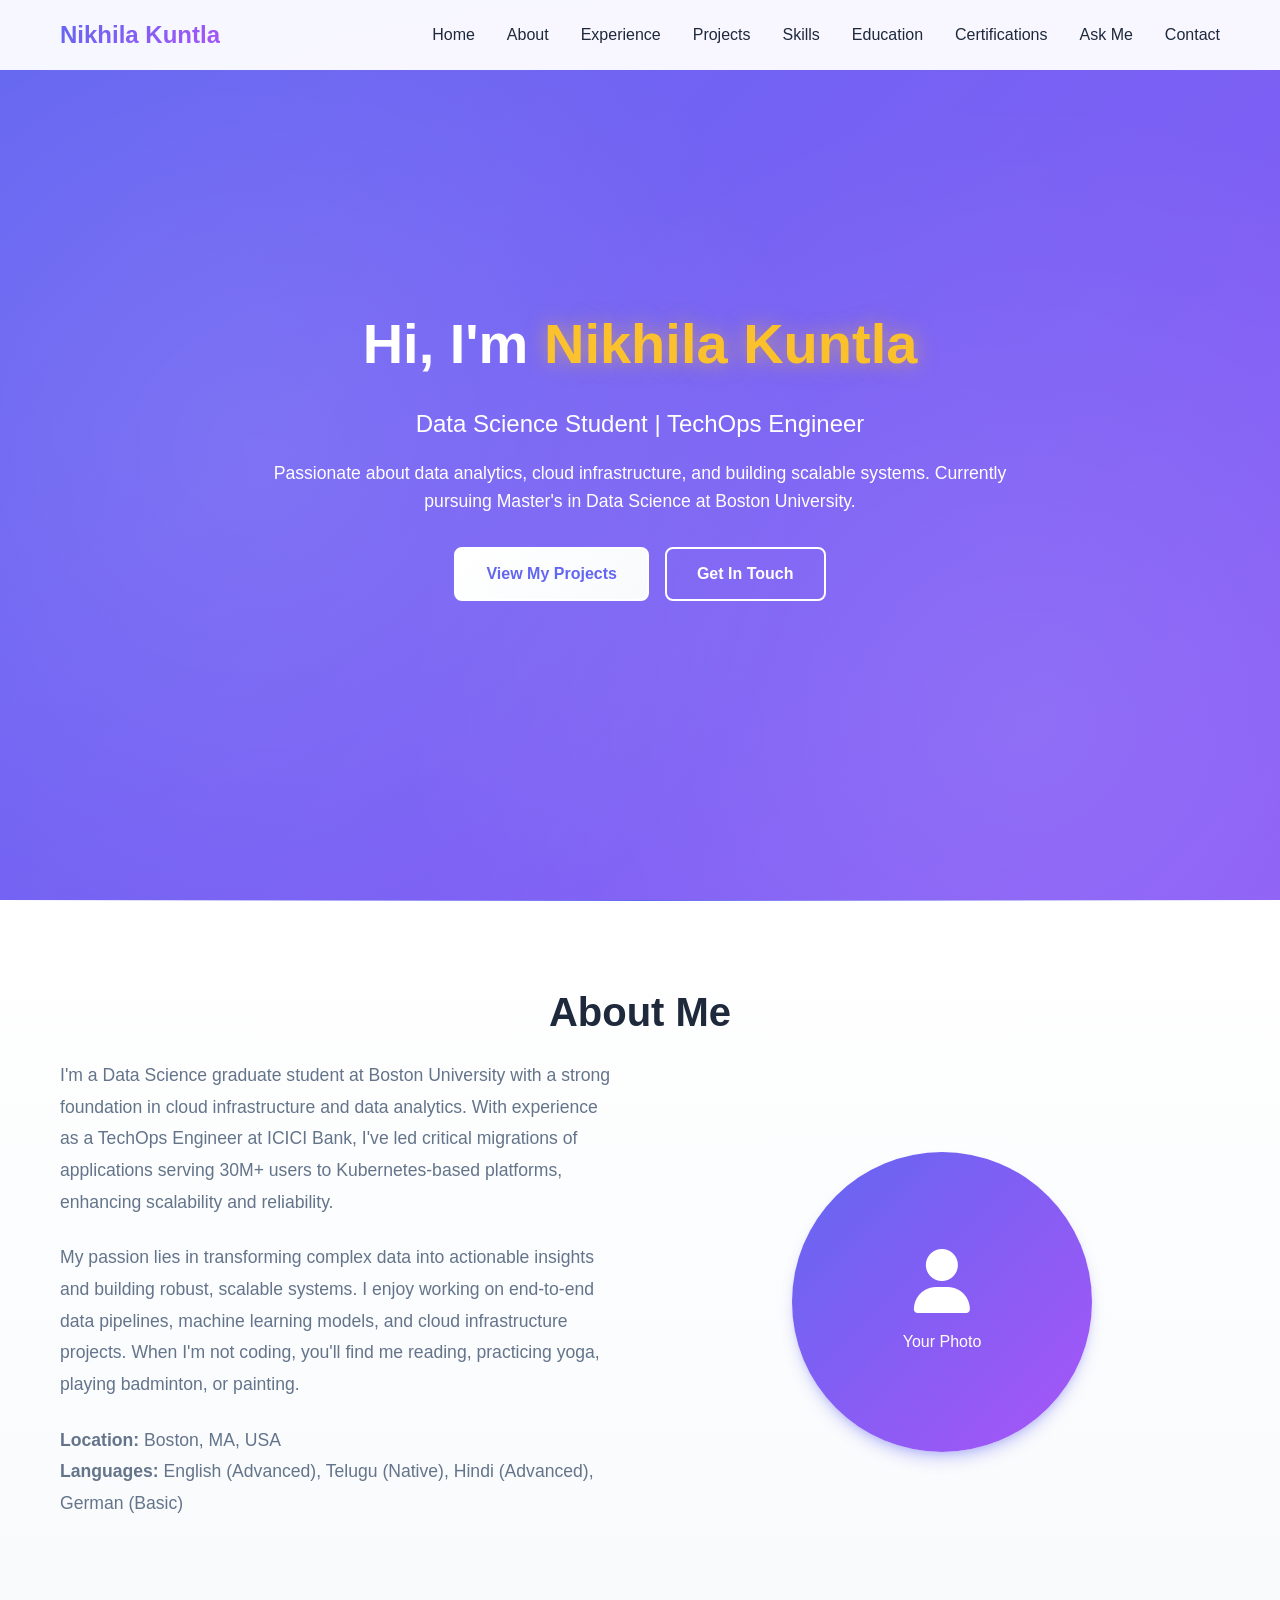
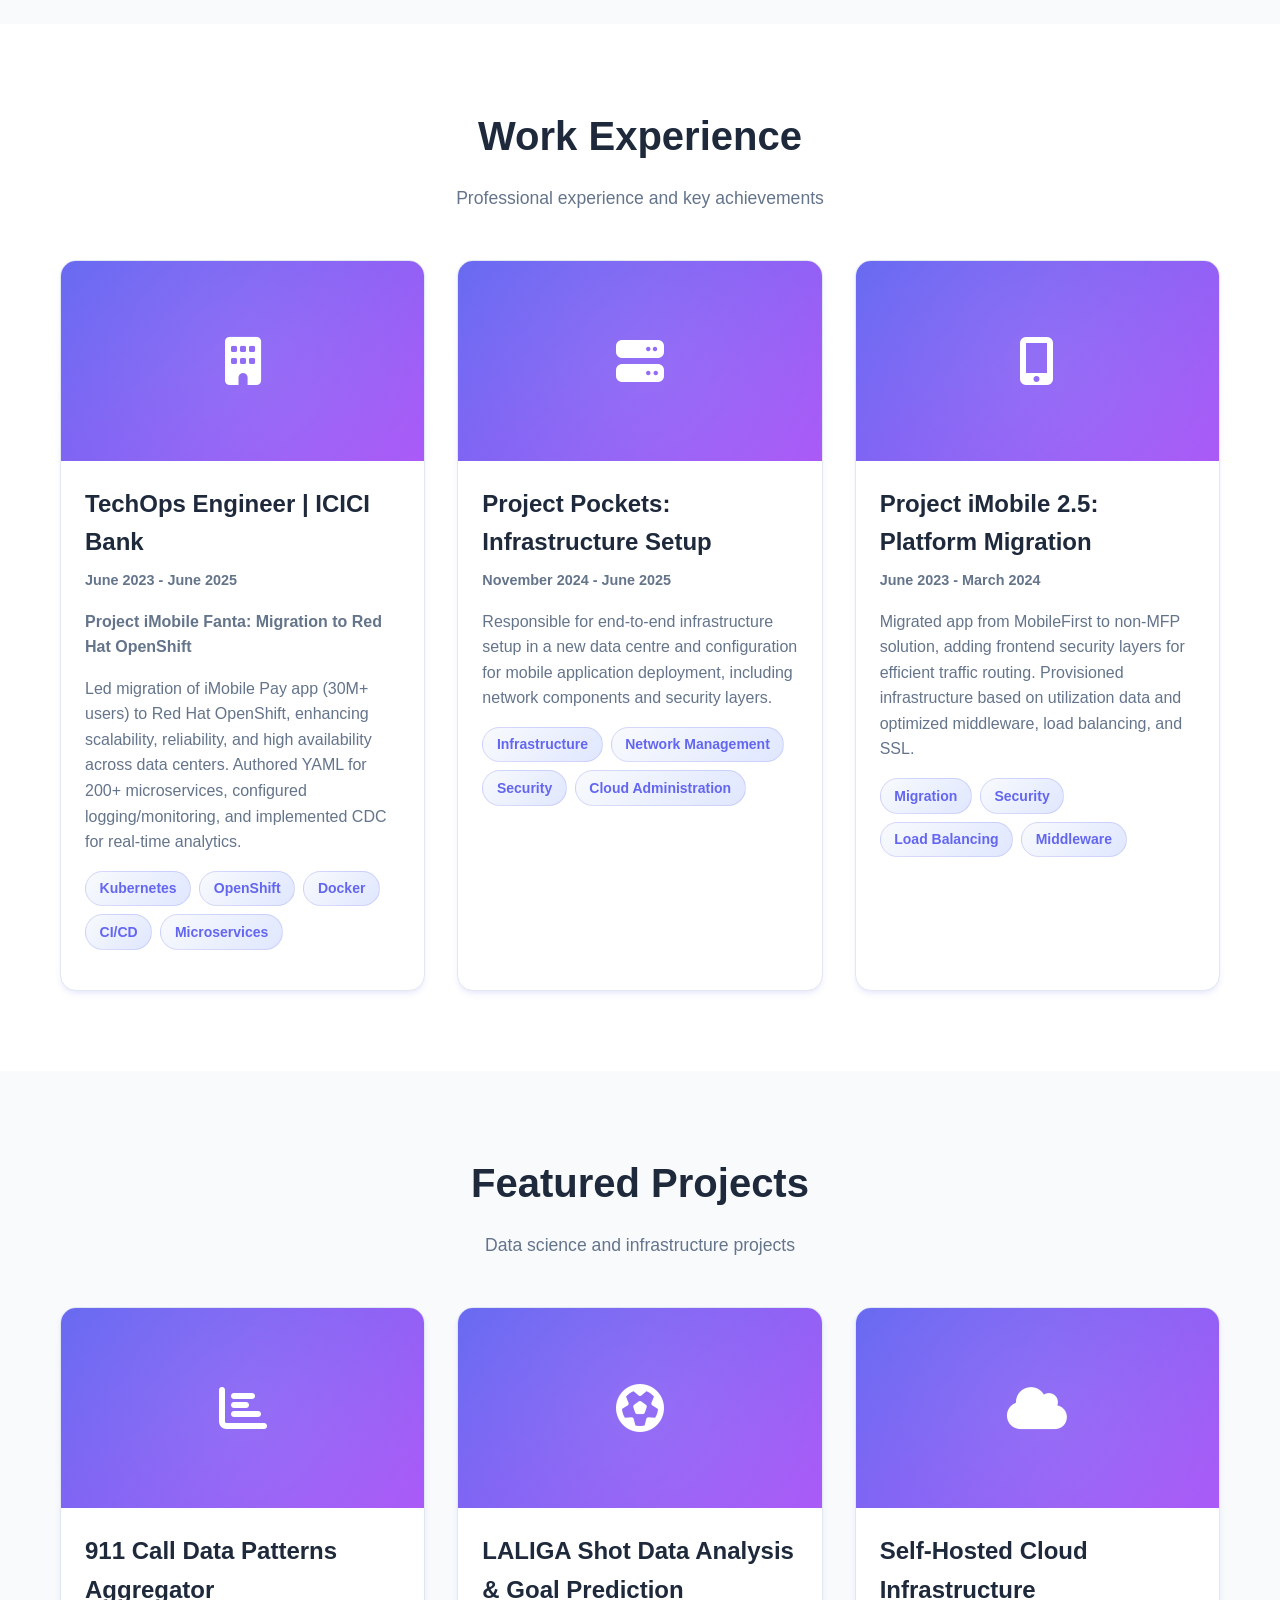
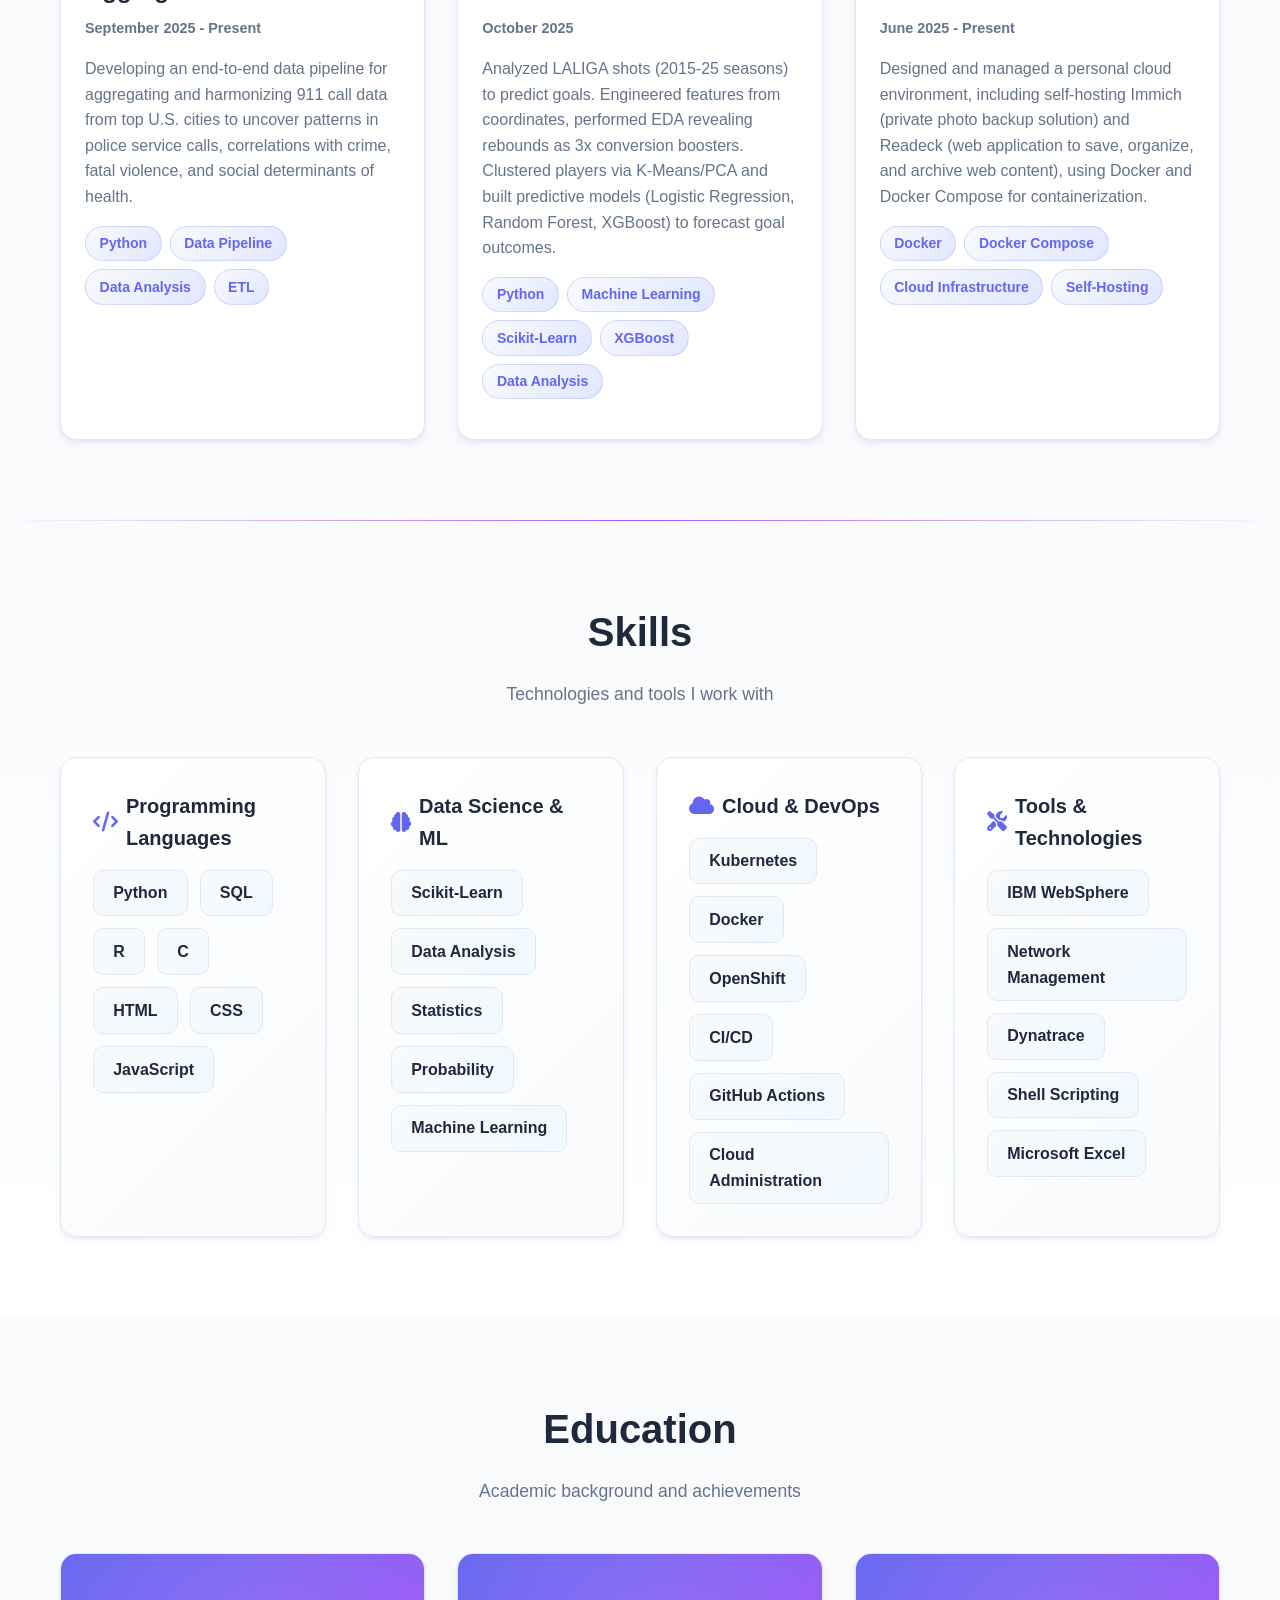
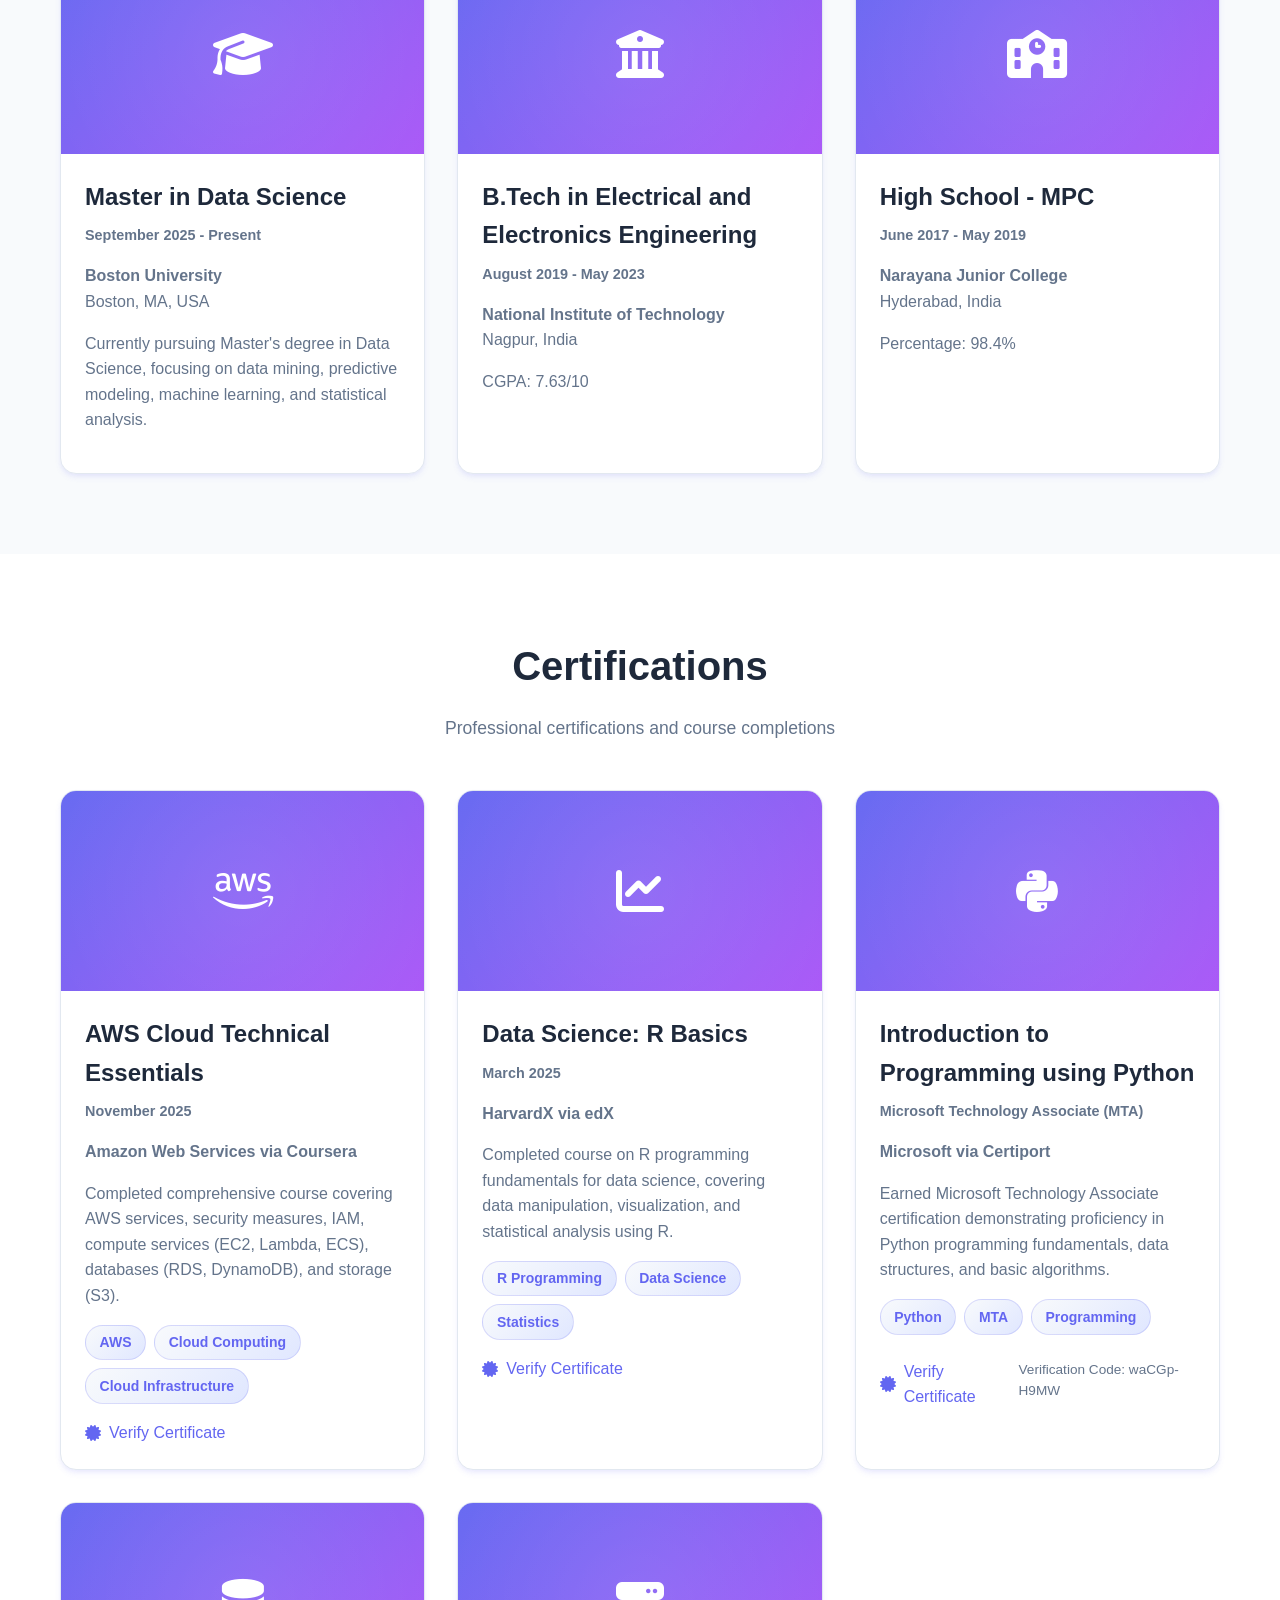
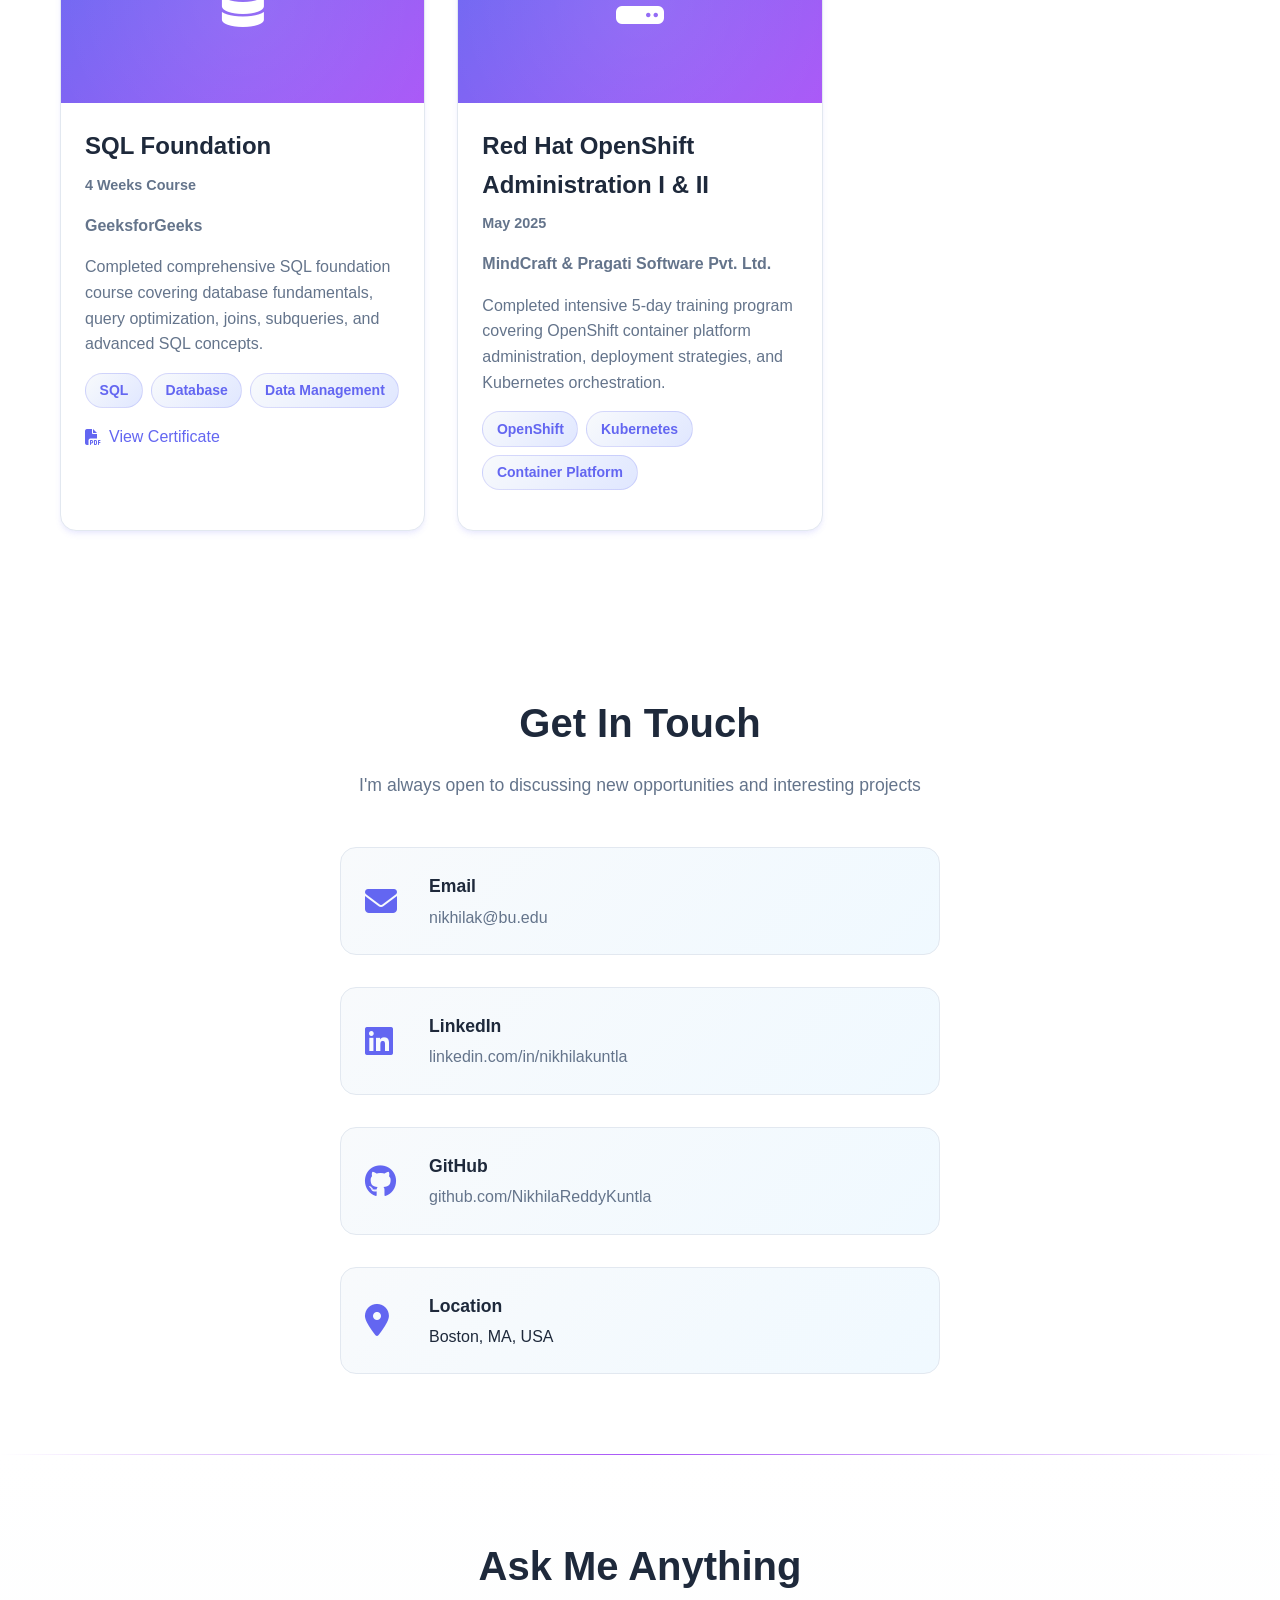
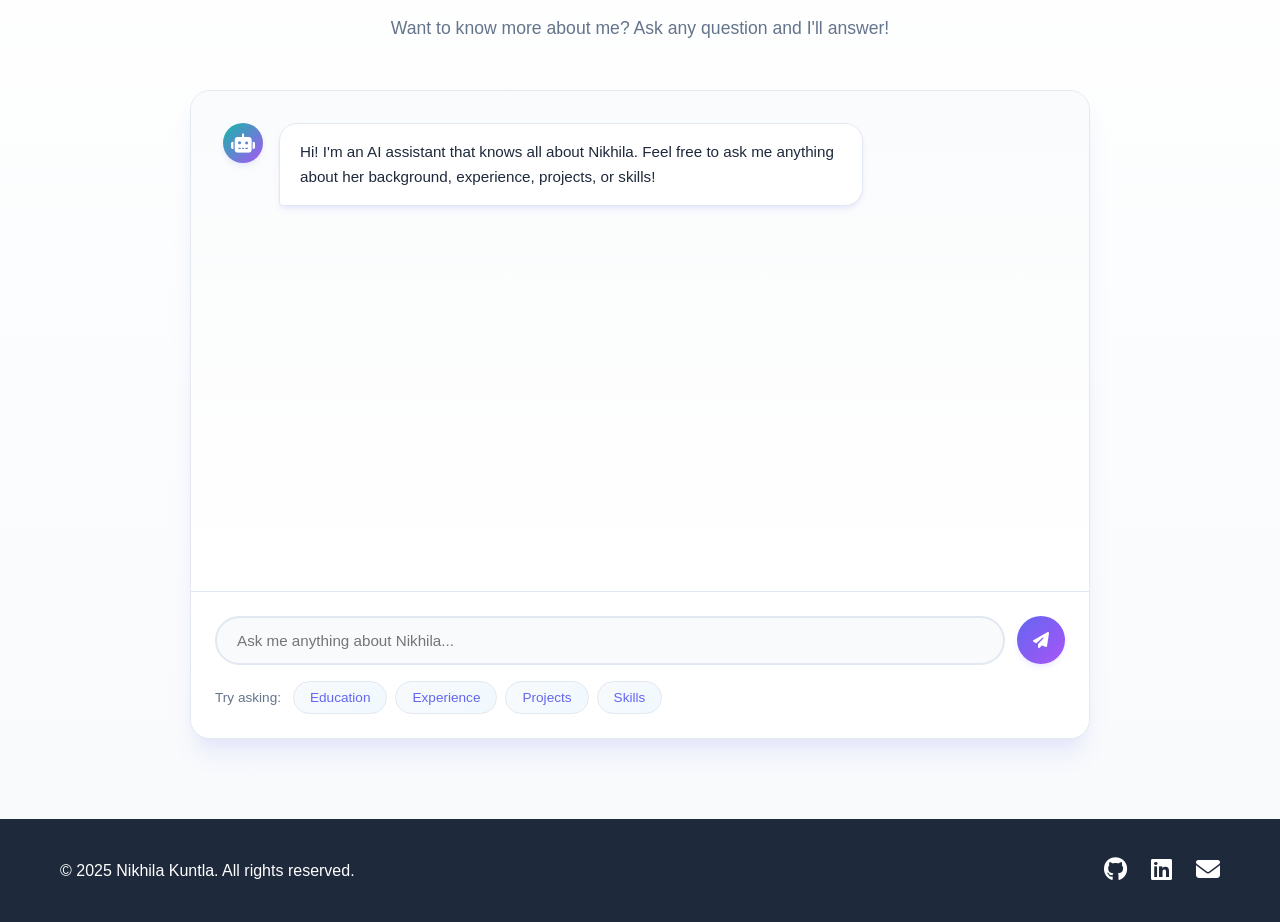
==== commit 8ba014b3: "Add Langflow AI chat integration with interactive chat interface" ====
--- a/index.html
+++ b/index.html
@@ -21,6 +21,7 @@
                 <li><a href="#skills" class="nav-link">Skills</a></li>
                 <li><a href="#education" class="nav-link">Education</a></li>
                 <li><a href="#certifications" class="nav-link">Certifications</a></li>
+                <li><a href="#chat" class="nav-link">Ask Me</a></li>
                 <li><a href="#contact" class="nav-link">Contact</a></li>
             </ul>
             <div class="hamburger">
@@ -482,6 +483,49 @@
         </div>
     </section>
 
+    <!-- Chat Section -->
+    <section id="chat" class="chat-section">
+        <div class="container">
+            <h2 class="section-title">Ask Me Anything</h2>
+            <p class="section-subtitle">Want to know more about me? Ask any question and I'll answer!</p>
+            
+            <div class="chat-container">
+                <div class="chat-messages" id="chatMessages">
+                    <div class="chat-message bot-message">
+                        <div class="message-avatar">
+                            <i class="fas fa-robot"></i>
+                        </div>
+                        <div class="message-content">
+                            <p>Hi! I'm an AI assistant that knows all about Nikhila. Feel free to ask me anything about her background, experience, projects, or skills!</p>
+                        </div>
+                    </div>
+                </div>
+                
+                <div class="chat-input-container">
+                    <div class="chat-input-wrapper">
+                        <input 
+                            type="text" 
+                            id="chatInput" 
+                            class="chat-input" 
+                            placeholder="Ask me anything about Nikhila..."
+                            autocomplete="off"
+                        >
+                        <button id="sendButton" class="chat-send-btn">
+                            <i class="fas fa-paper-plane"></i>
+                        </button>
+                    </div>
+                    <div class="chat-suggestions">
+                        <span class="suggestion-label">Try asking:</span>
+                        <button class="suggestion-chip" data-question="What is Nikhila's educational background?">Education</button>
+                        <button class="suggestion-chip" data-question="Tell me about Nikhila's work experience">Experience</button>
+                        <button class="suggestion-chip" data-question="What projects has Nikhila worked on?">Projects</button>
+                        <button class="suggestion-chip" data-question="What are Nikhila's technical skills?">Skills</button>
+                    </div>
+                </div>
+            </div>
+        </div>
+    </section>
+
     <!-- Footer -->
     <footer class="footer">
         <div class="container">
@@ -501,6 +545,7 @@
     </footer>
 
     <script src="script.js"></script>
+    <script src="langflow-chat.js"></script>
 </body>
 </html>
 
--- a/styles.css
+++ b/styles.css
@@ -793,3 +793,289 @@
     }
 }
 
+/* Chat Section */
+.chat-section {
+    background: linear-gradient(to bottom, var(--bg-white) 0%, var(--bg-light) 100%);
+    padding: 80px 0;
+    position: relative;
+}
+
+.chat-section::before {
+    content: '';
+    position: absolute;
+    top: 0;
+    left: 0;
+    right: 0;
+    height: 1px;
+    background: linear-gradient(to right, transparent, var(--accent-purple), transparent);
+}
+
+.chat-container {
+    max-width: 900px;
+    margin: 0 auto;
+    background: var(--bg-white);
+    border-radius: 20px;
+    box-shadow: var(--shadow-lg);
+    overflow: hidden;
+    border: 1px solid var(--border-color);
+}
+
+.chat-messages {
+    height: 500px;
+    overflow-y: auto;
+    padding: 2rem;
+    background: linear-gradient(to bottom, #fafbfc, var(--bg-white));
+    display: flex;
+    flex-direction: column;
+    gap: 1.5rem;
+}
+
+.chat-messages::-webkit-scrollbar {
+    width: 8px;
+}
+
+.chat-messages::-webkit-scrollbar-track {
+    background: var(--bg-light);
+    border-radius: 10px;
+}
+
+.chat-messages::-webkit-scrollbar-thumb {
+    background: linear-gradient(135deg, var(--primary-color), var(--accent-purple));
+    border-radius: 10px;
+}
+
+.chat-messages::-webkit-scrollbar-thumb:hover {
+    background: linear-gradient(135deg, var(--secondary-color), var(--primary-color));
+}
+
+.chat-message {
+    display: flex;
+    gap: 1rem;
+    align-items: flex-start;
+    opacity: 0;
+    transform: translateY(10px);
+    transition: opacity 0.3s ease, transform 0.3s ease;
+    animation: messageSlideIn 0.3s ease forwards;
+}
+
+@keyframes messageSlideIn {
+    to {
+        opacity: 1;
+        transform: translateY(0);
+    }
+}
+
+.user-message {
+    flex-direction: row-reverse;
+}
+
+.message-avatar {
+    width: 40px;
+    height: 40px;
+    border-radius: 50%;
+    display: flex;
+    align-items: center;
+    justify-content: center;
+    flex-shrink: 0;
+    font-size: 1.2rem;
+    box-shadow: var(--shadow);
+}
+
+.user-message .message-avatar {
+    background: linear-gradient(135deg, var(--primary-color), var(--accent-purple));
+    color: white;
+}
+
+.bot-message .message-avatar {
+    background: linear-gradient(135deg, var(--accent-teal), var(--accent-purple));
+    color: white;
+}
+
+.message-content {
+    max-width: 70%;
+    padding: 1rem 1.25rem;
+    border-radius: 18px;
+    line-height: 1.6;
+    position: relative;
+}
+
+.user-message .message-content {
+    background: linear-gradient(135deg, var(--primary-color), var(--accent-purple));
+    color: white;
+    border-bottom-right-radius: 4px;
+}
+
+.bot-message .message-content {
+    background: var(--bg-white);
+    color: var(--text-primary);
+    border: 1px solid var(--border-color);
+    border-bottom-left-radius: 4px;
+    box-shadow: var(--shadow);
+}
+
+.message-content p {
+    margin: 0;
+    font-size: 0.95rem;
+}
+
+/* Typing Indicator */
+.typing-indicator {
+    opacity: 1 !important;
+    transform: none !important;
+}
+
+.typing-dots {
+    display: flex;
+    gap: 6px;
+    padding: 0.5rem 0;
+}
+
+.typing-dots span {
+    width: 8px;
+    height: 8px;
+    border-radius: 50%;
+    background: var(--primary-color);
+    animation: typingDot 1.4s infinite ease-in-out;
+}
+
+.typing-dots span:nth-child(1) {
+    animation-delay: -0.32s;
+}
+
+.typing-dots span:nth-child(2) {
+    animation-delay: -0.16s;
+}
+
+@keyframes typingDot {
+    0%, 80%, 100% {
+        transform: scale(0.8);
+        opacity: 0.5;
+    }
+    40% {
+        transform: scale(1);
+        opacity: 1;
+    }
+}
+
+/* Chat Input */
+.chat-input-container {
+    padding: 1.5rem;
+    background: var(--bg-white);
+    border-top: 1px solid var(--border-color);
+}
+
+.chat-input-wrapper {
+    display: flex;
+    gap: 0.75rem;
+    margin-bottom: 1rem;
+}
+
+.chat-input {
+    flex: 1;
+    padding: 0.875rem 1.25rem;
+    border: 2px solid var(--border-color);
+    border-radius: 25px;
+    font-size: 0.95rem;
+    outline: none;
+    transition: all 0.3s ease;
+    background: var(--bg-light);
+}
+
+.chat-input:focus {
+    border-color: var(--primary-color);
+    background: var(--bg-white);
+    box-shadow: 0 0 0 3px rgba(99, 102, 241, 0.1);
+}
+
+.chat-input:disabled {
+    opacity: 0.6;
+    cursor: not-allowed;
+}
+
+.chat-send-btn {
+    width: 48px;
+    height: 48px;
+    border-radius: 50%;
+    border: none;
+    background: linear-gradient(135deg, var(--primary-color), var(--accent-purple));
+    color: white;
+    cursor: pointer;
+    display: flex;
+    align-items: center;
+    justify-content: center;
+    transition: all 0.3s ease;
+    box-shadow: var(--shadow);
+    flex-shrink: 0;
+}
+
+.chat-send-btn:hover:not(:disabled) {
+    transform: scale(1.1) rotate(5deg);
+    box-shadow: var(--shadow-colored);
+}
+
+.chat-send-btn:disabled {
+    opacity: 0.6;
+    cursor: not-allowed;
+    transform: none;
+}
+
+.chat-send-btn i {
+    font-size: 1rem;
+}
+
+/* Suggestions */
+.chat-suggestions {
+    display: flex;
+    flex-wrap: wrap;
+    gap: 0.5rem;
+    align-items: center;
+}
+
+.suggestion-label {
+    font-size: 0.85rem;
+    color: var(--text-secondary);
+    font-weight: 500;
+    margin-right: 0.25rem;
+}
+
+.suggestion-chip {
+    padding: 0.5rem 1rem;
+    background: linear-gradient(135deg, var(--bg-light), #f0f9ff);
+    border: 1px solid var(--border-color);
+    border-radius: 20px;
+    font-size: 0.85rem;
+    color: var(--primary-color);
+    cursor: pointer;
+    transition: all 0.3s ease;
+    font-weight: 500;
+}
+
+.suggestion-chip:hover {
+    background: linear-gradient(135deg, var(--primary-color), var(--accent-purple));
+    color: white;
+    transform: translateY(-2px);
+    box-shadow: 0 4px 8px rgba(99, 102, 241, 0.3);
+    border-color: var(--primary-color);
+}
+
+/* Responsive Chat */
+@media (max-width: 768px) {
+    .chat-messages {
+        height: 400px;
+        padding: 1.5rem;
+    }
+
+    .message-content {
+        max-width: 85%;
+    }
+
+    .chat-suggestions {
+        font-size: 0.8rem;
+    }
+
+    .suggestion-chip {
+        padding: 0.4rem 0.8rem;
+        font-size: 0.8rem;
+    }
+}
+
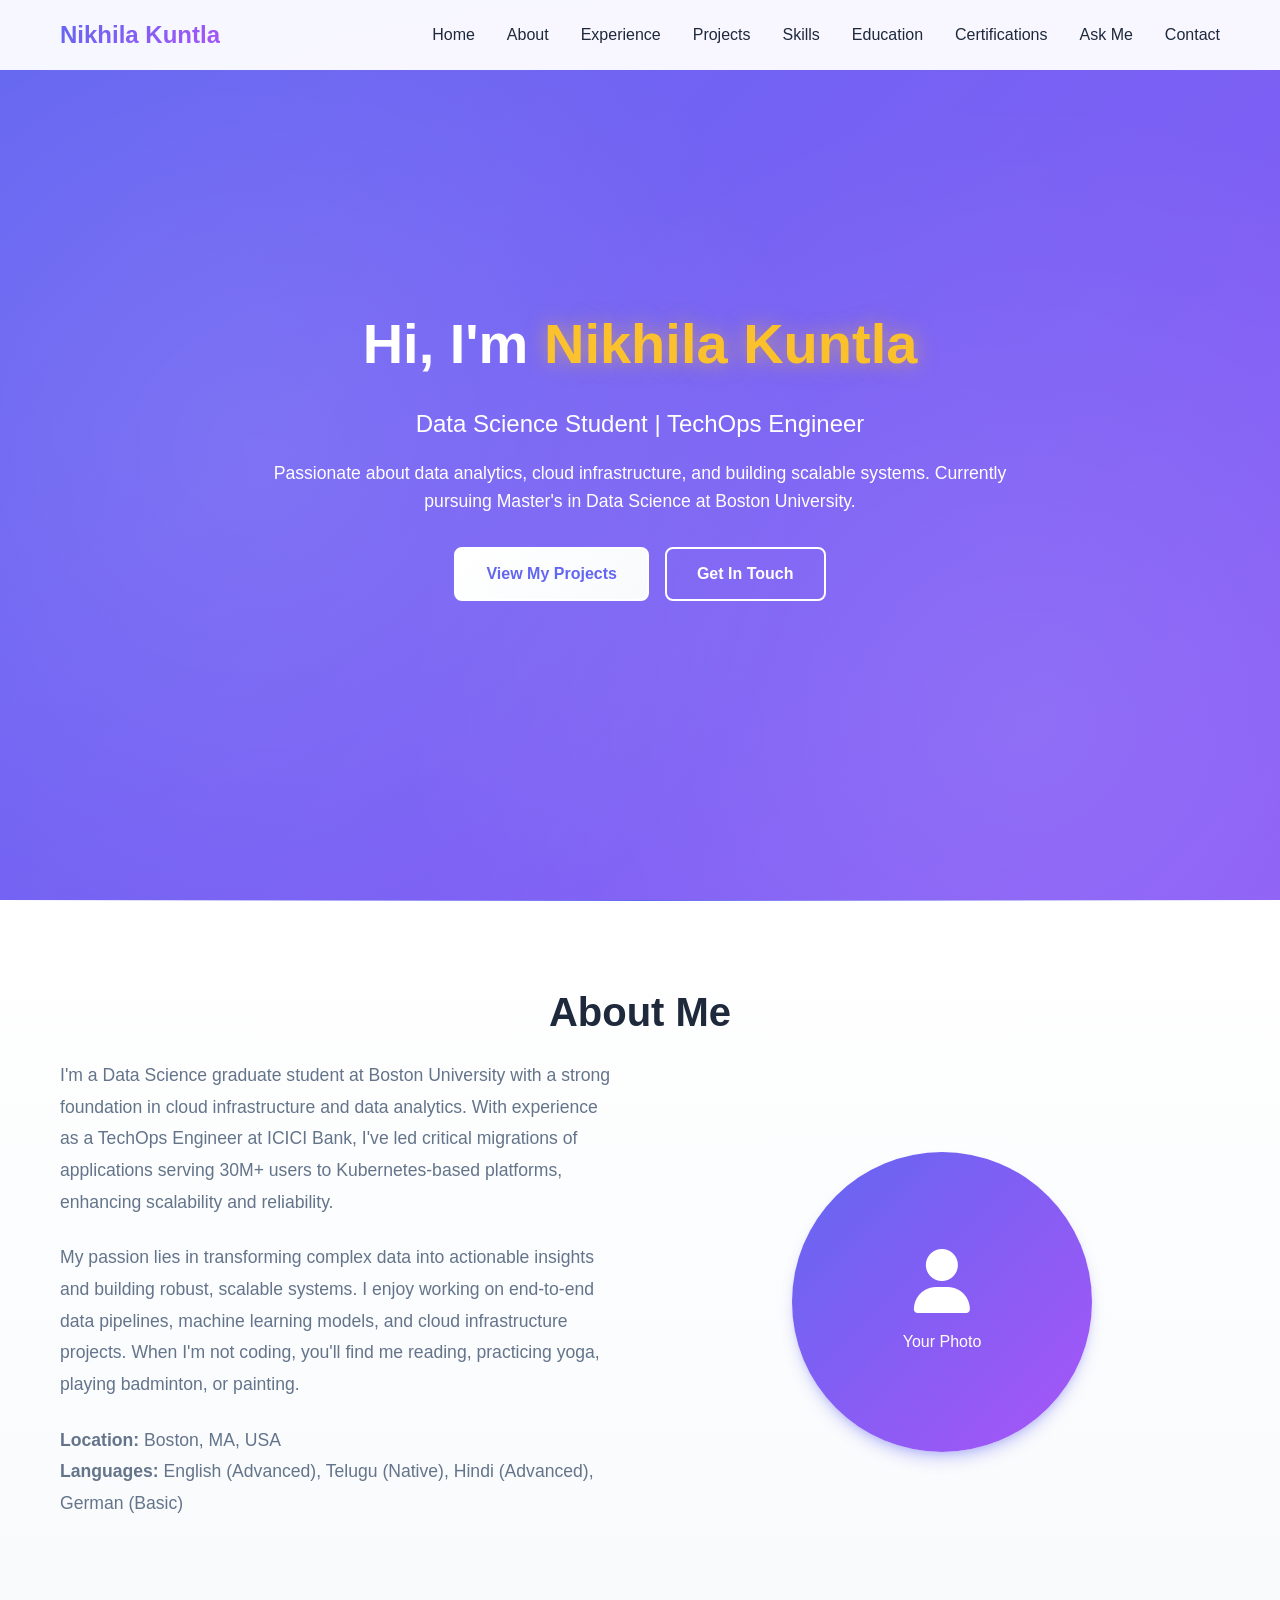
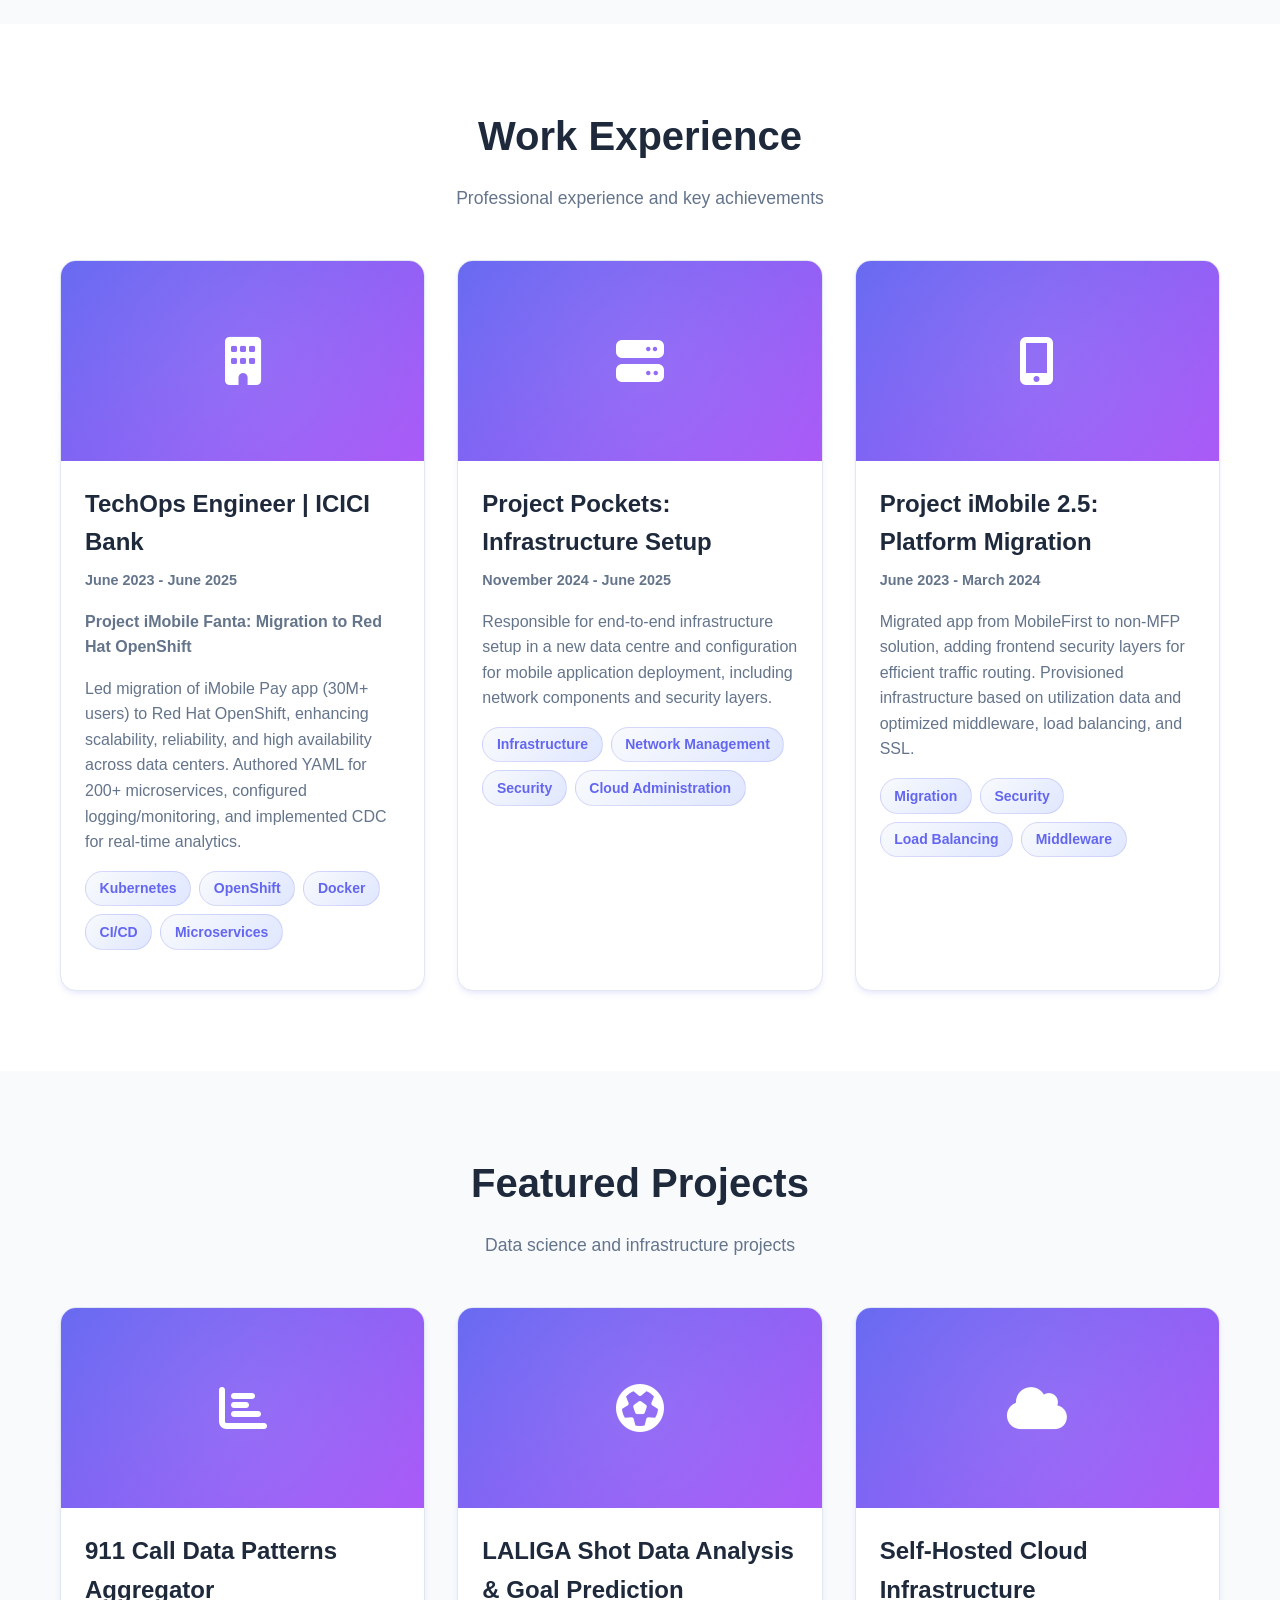
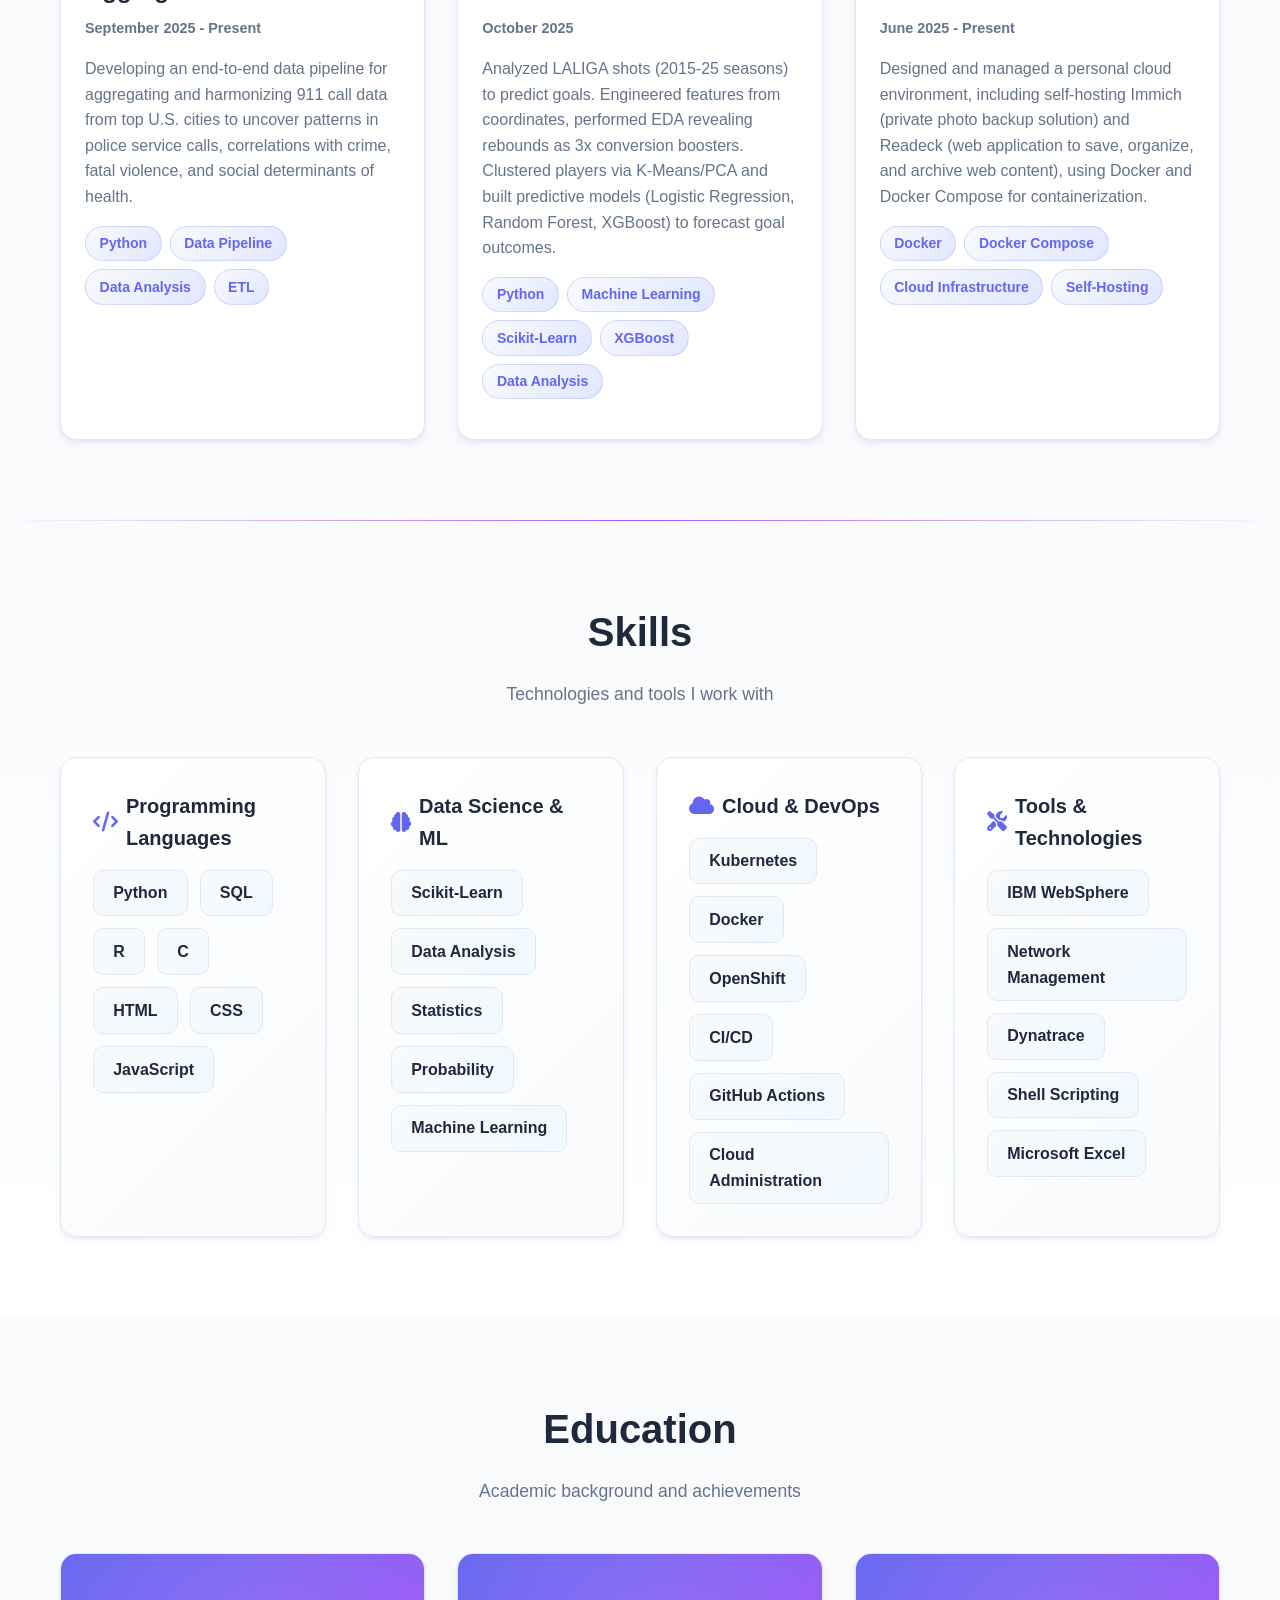
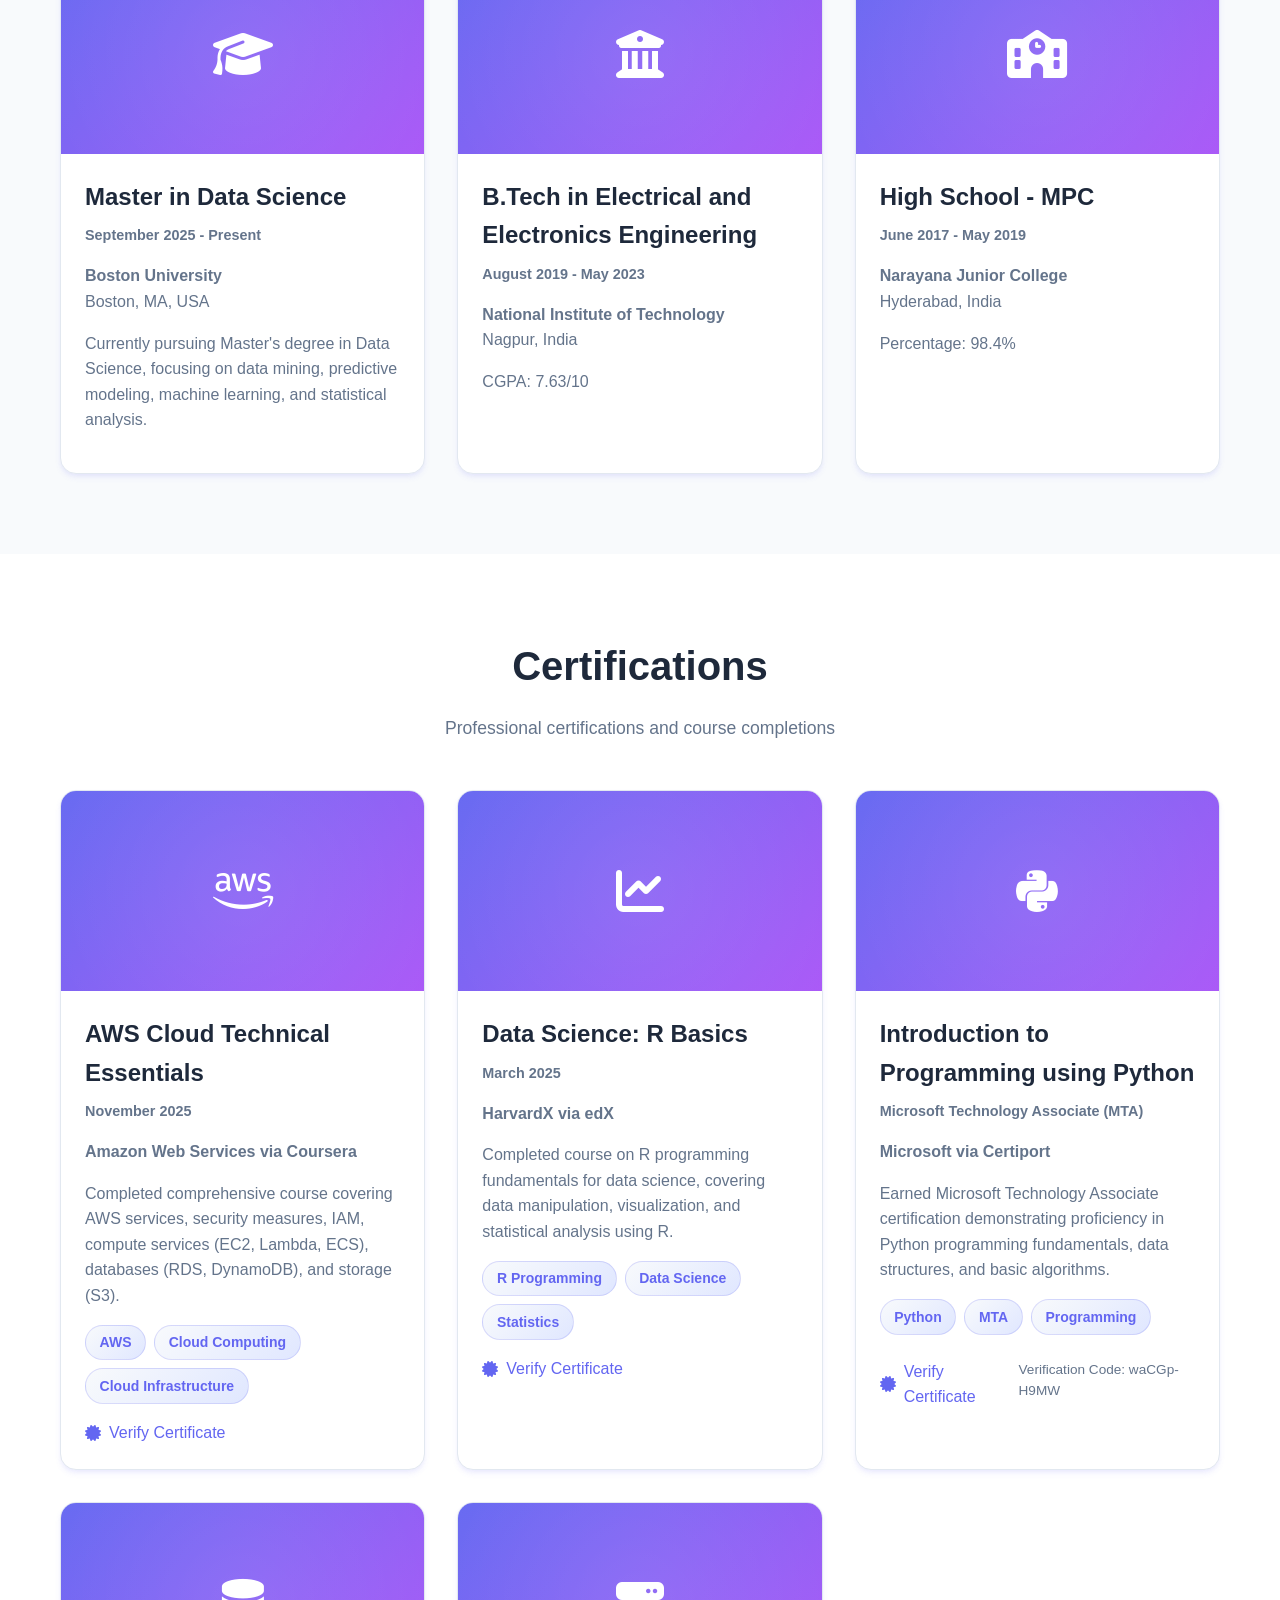
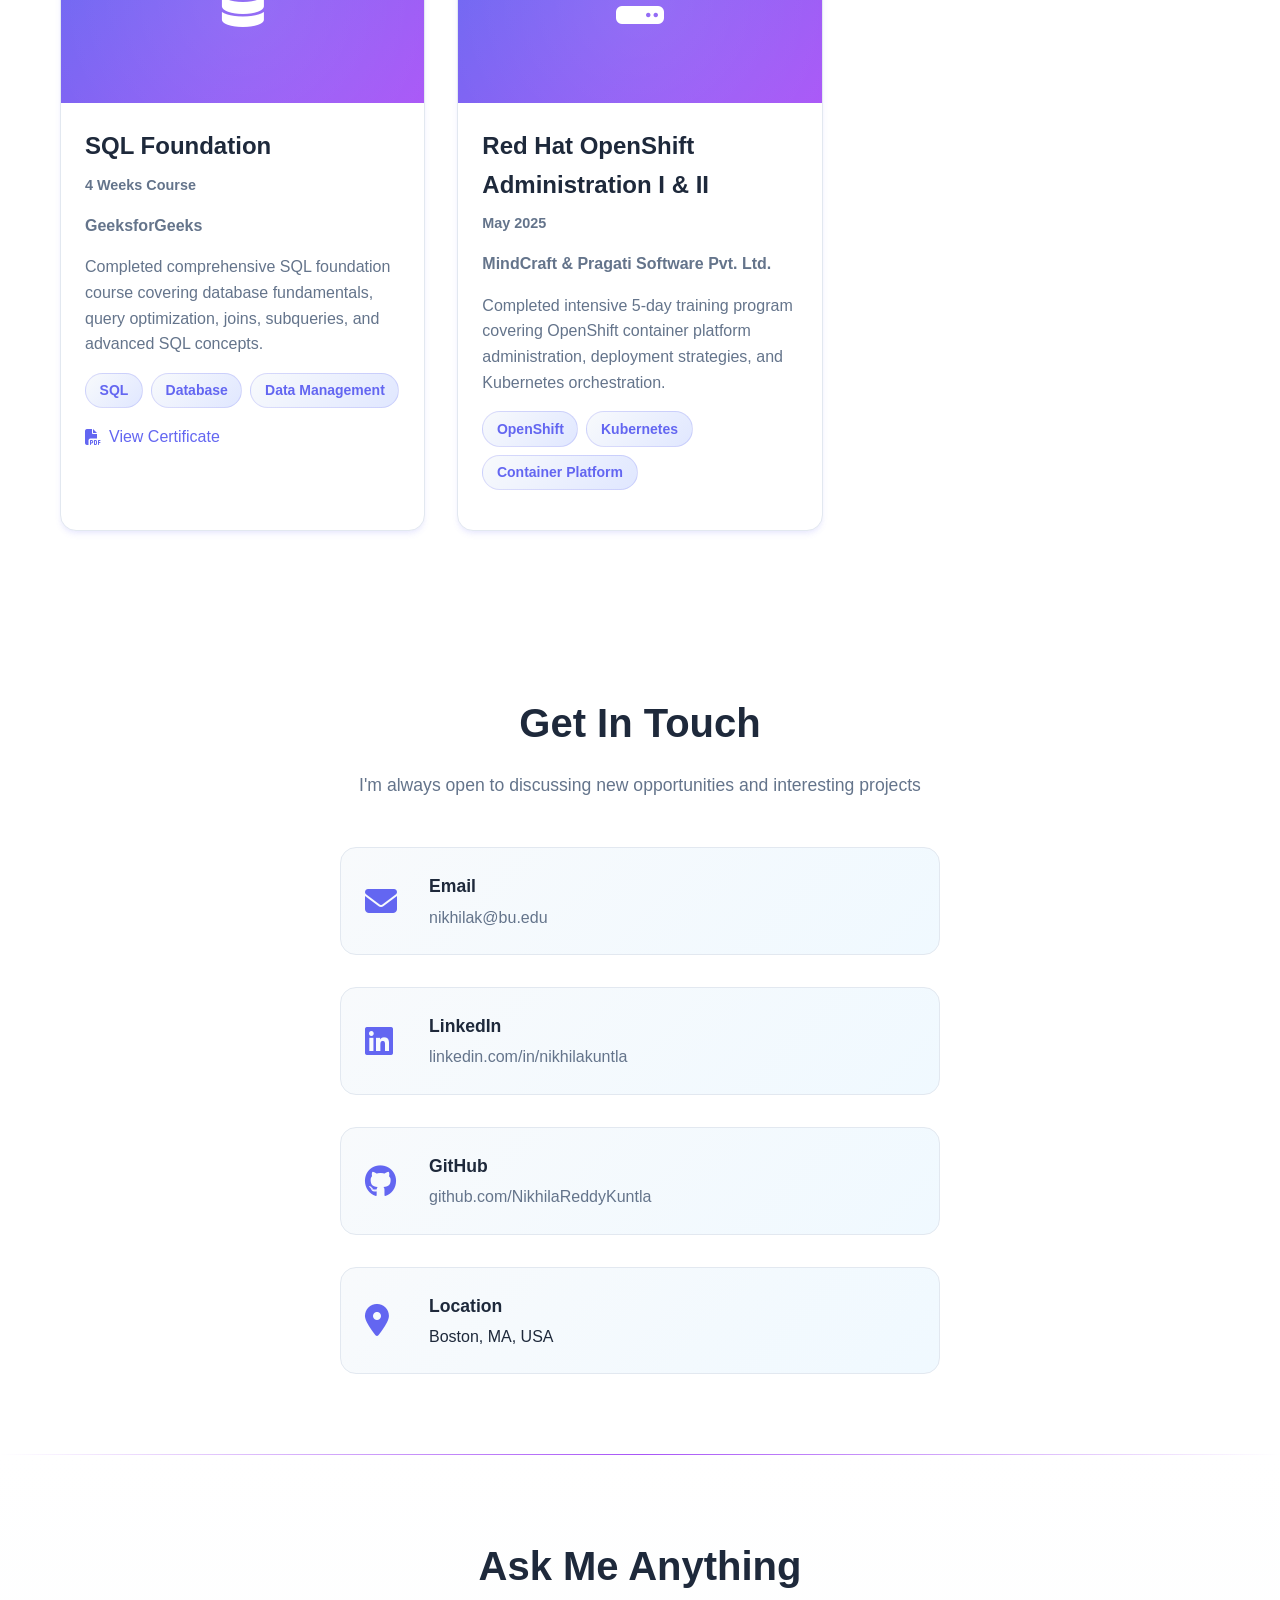
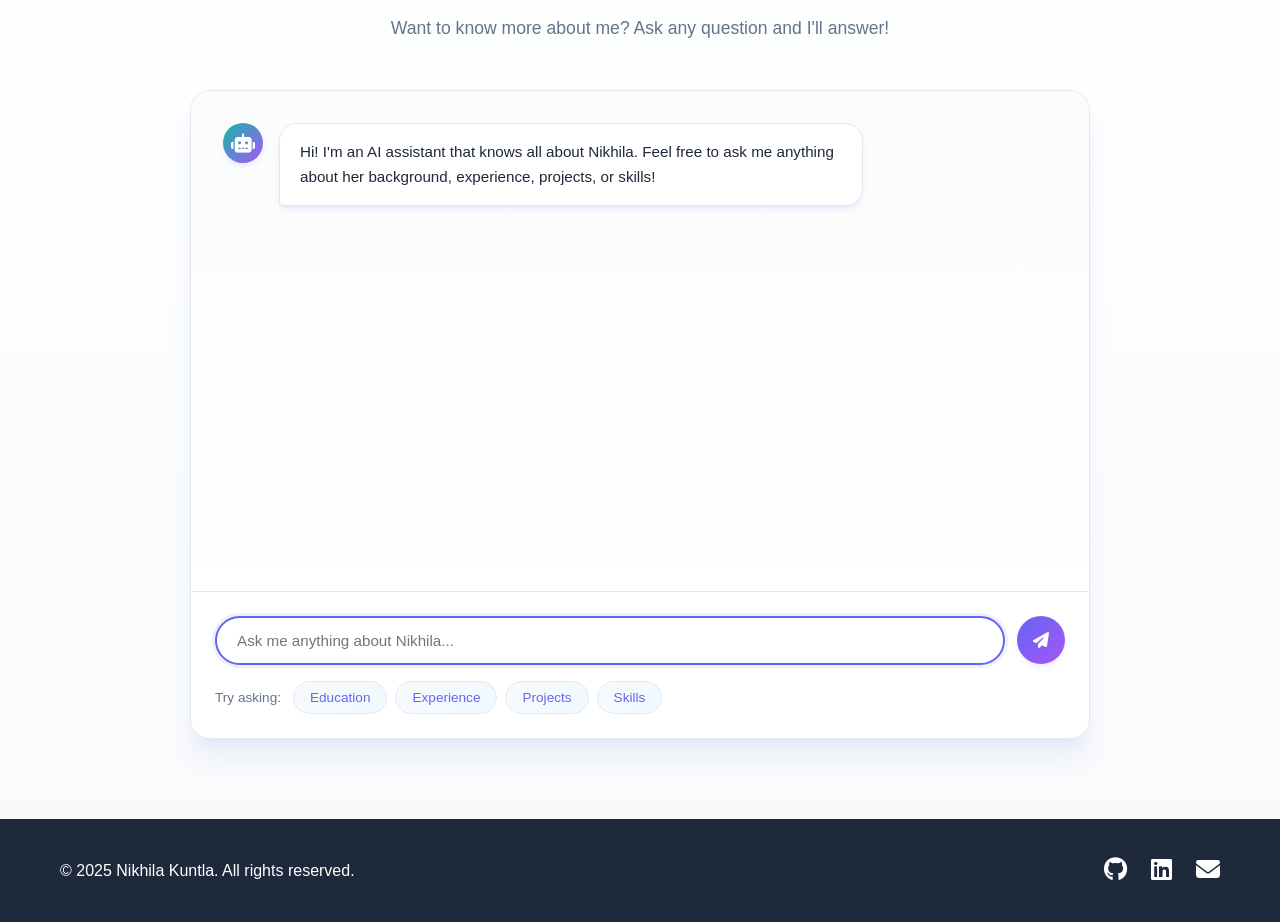
==== commit f9ce9264: "Fix Langflow config loading order - load chat script before config file" ====
--- a/index.html
+++ b/index.html
@@ -545,7 +545,10 @@
     </footer>
 
     <script src="script.js"></script>
+    <!-- Load Langflow chat script first to define LANGFLOW_CONFIG -->
     <script src="langflow-chat.js"></script>
+    <!-- Then load config to update the values -->
+    <script src="langflow-config.js"></script>
 </body>
 </html>
 
--- a/styles.css
+++ b/styles.css
@@ -979,6 +979,11 @@
     outline: none;
     transition: all 0.3s ease;
     background: var(--bg-light);
+    pointer-events: auto !important;
+    user-select: text !important;
+    -webkit-user-select: text !important;
+    -moz-user-select: text !important;
+    -ms-user-select: text !important;
 }
 
 .chat-input:focus {
@@ -990,6 +995,14 @@
 .chat-input:disabled {
     opacity: 0.6;
     cursor: not-allowed;
+    background-color: #f3f4f6;
+}
+
+.chat-input:focus {
+    outline: none;
+    border-color: var(--primary-color);
+    background-color: var(--bg-white);
+    box-shadow: 0 0 0 3px rgba(99, 102, 241, 0.1);
 }
 
 .chat-send-btn {
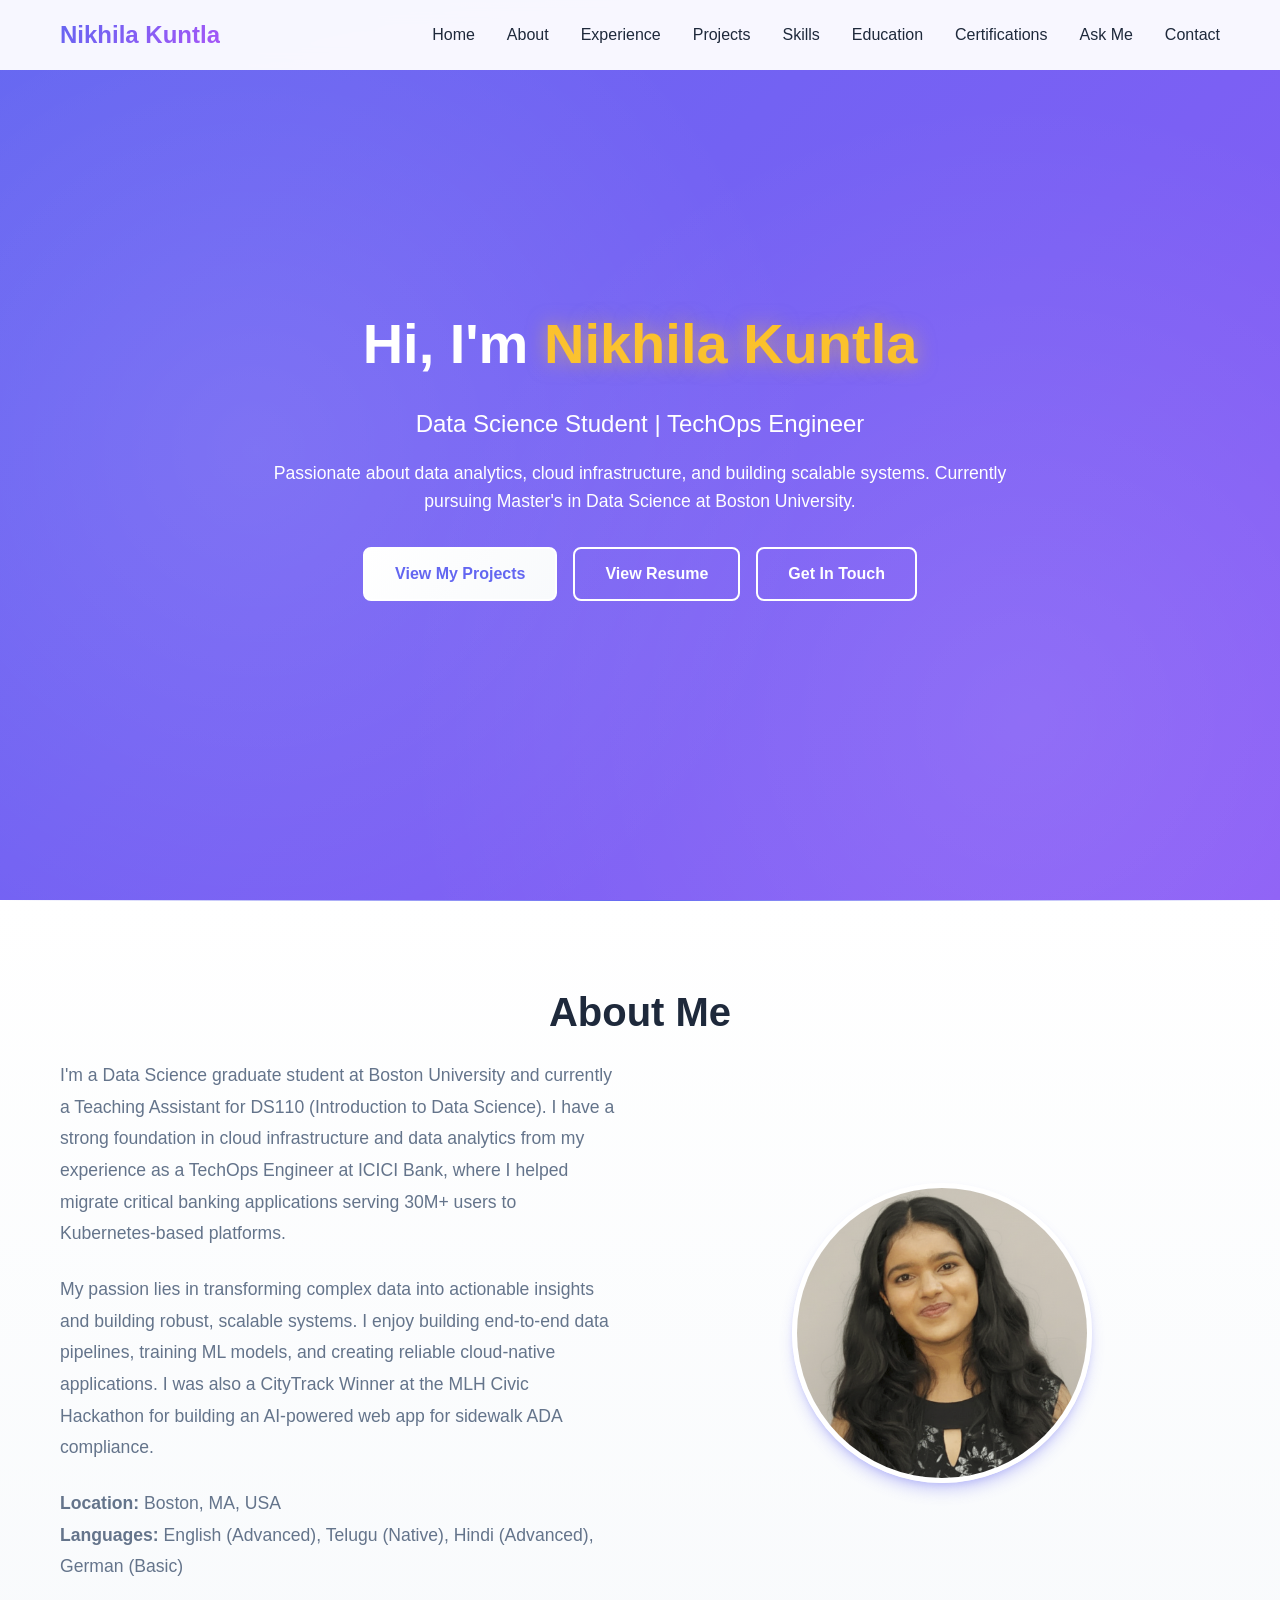
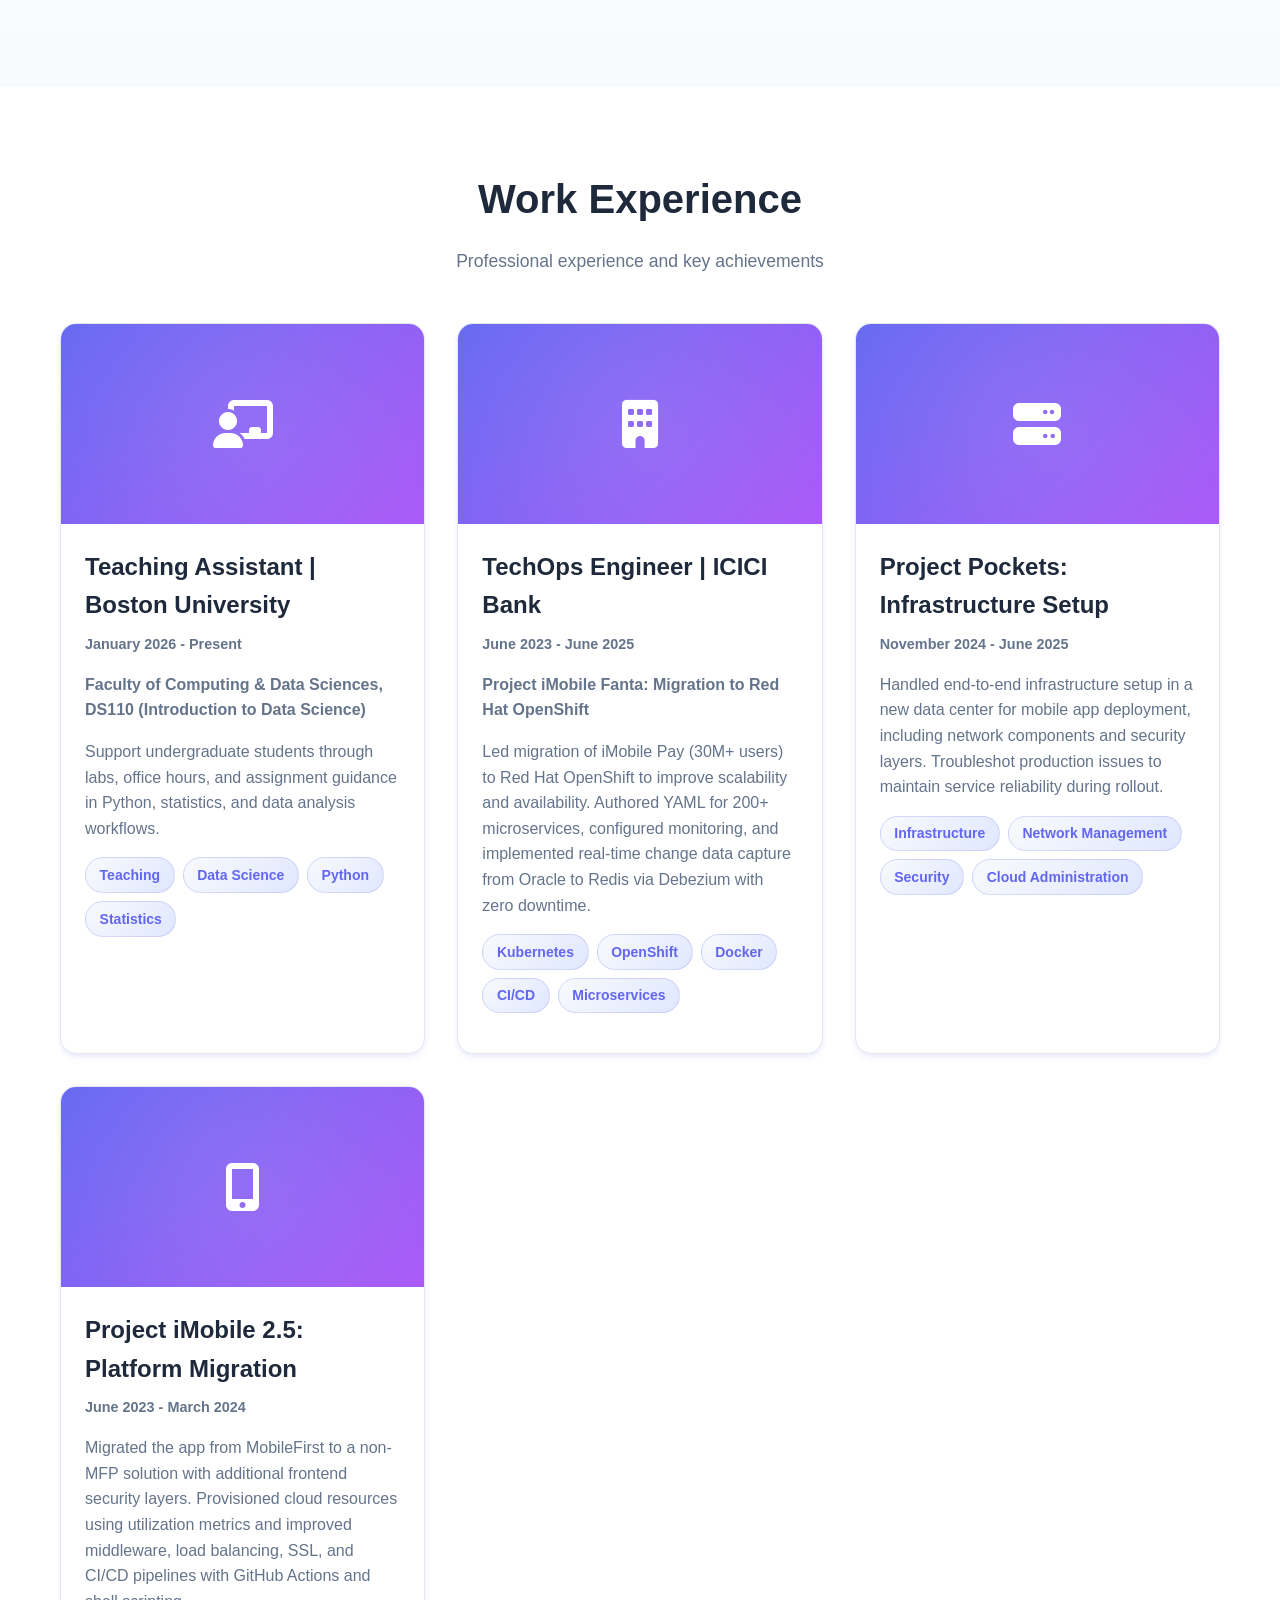
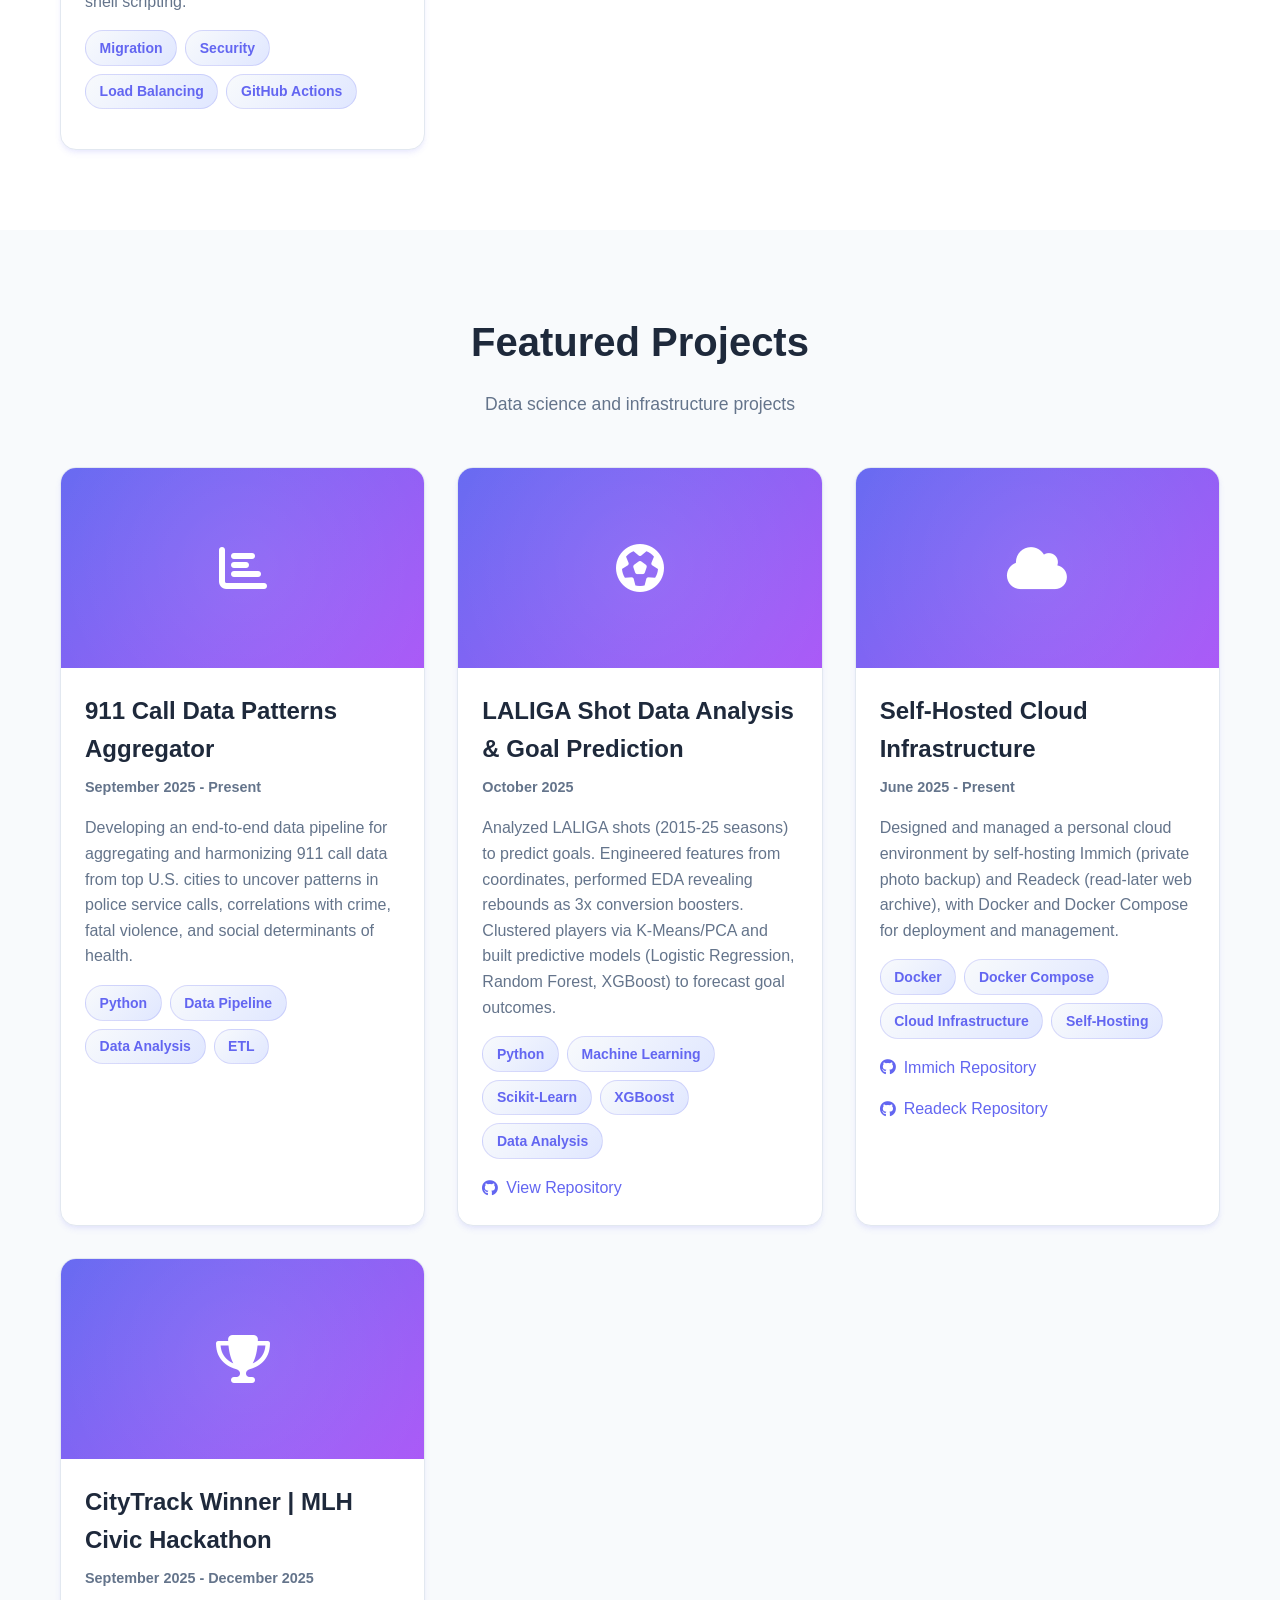
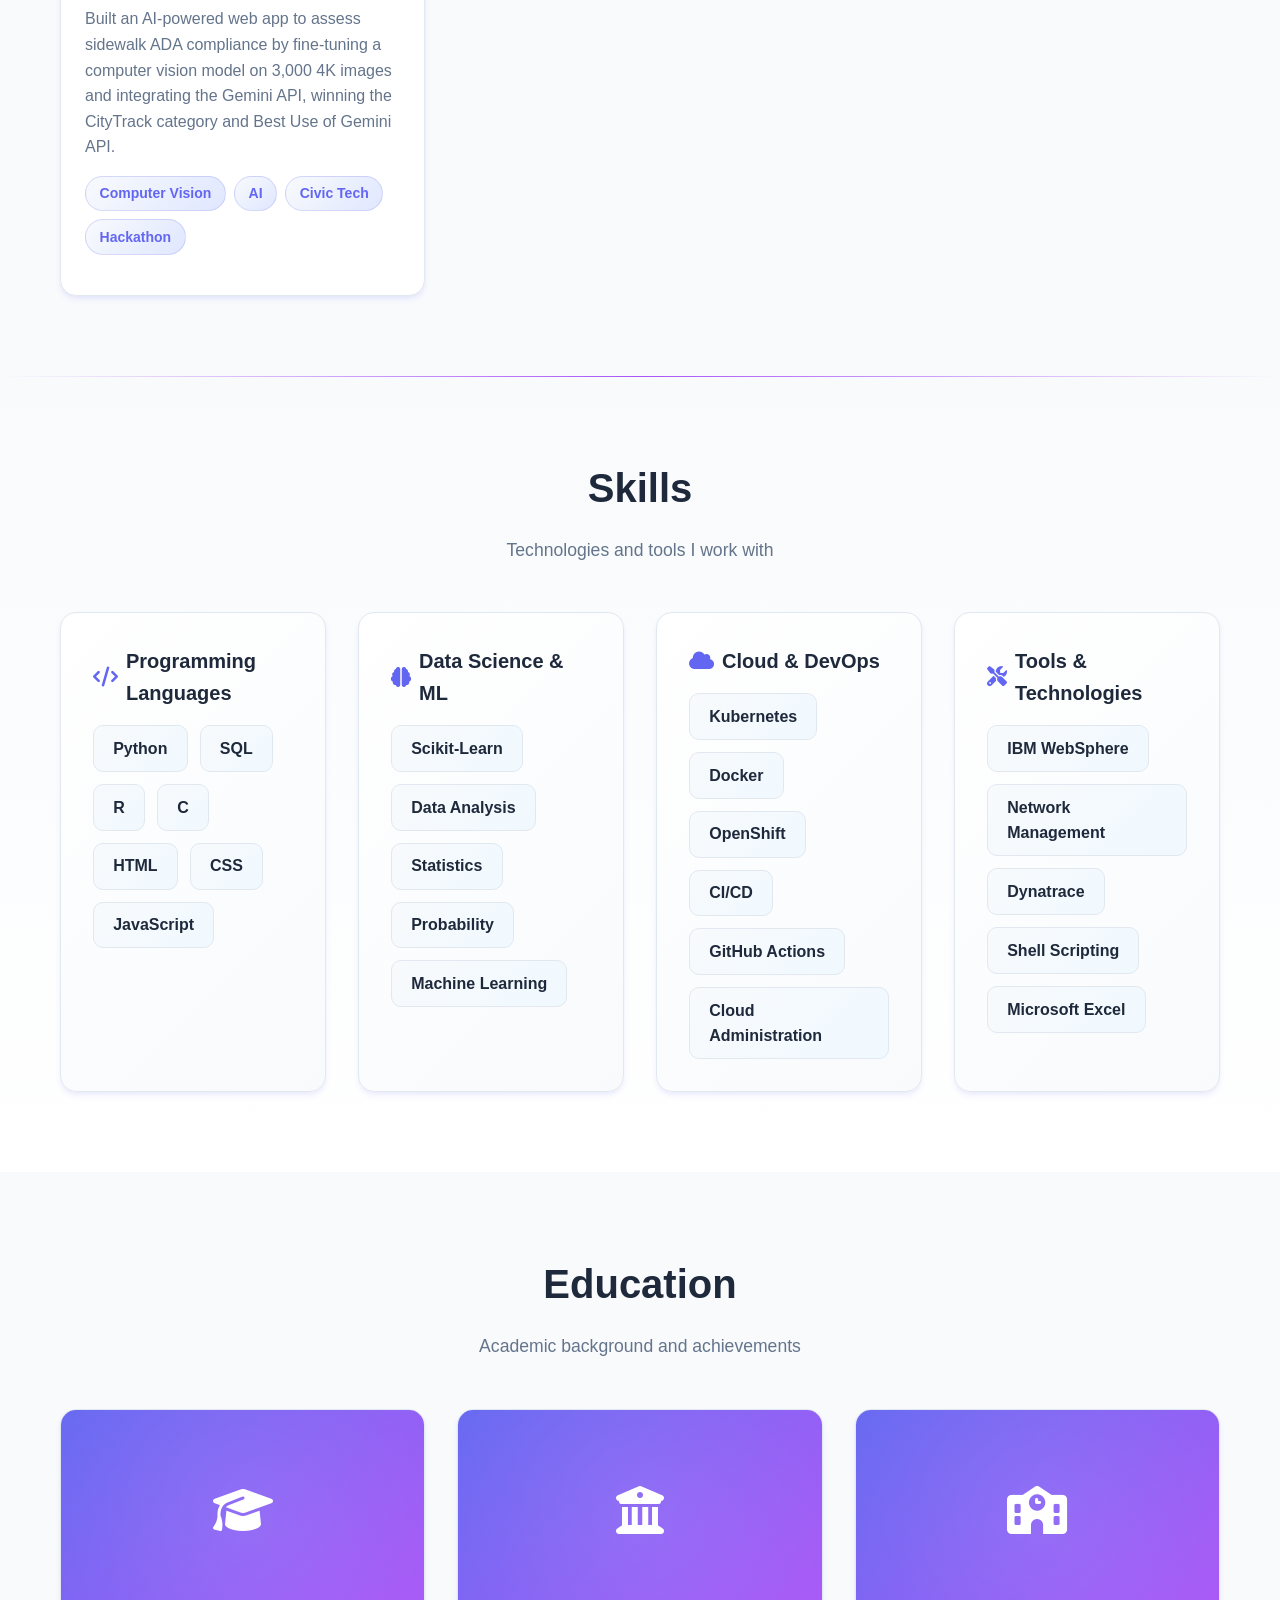
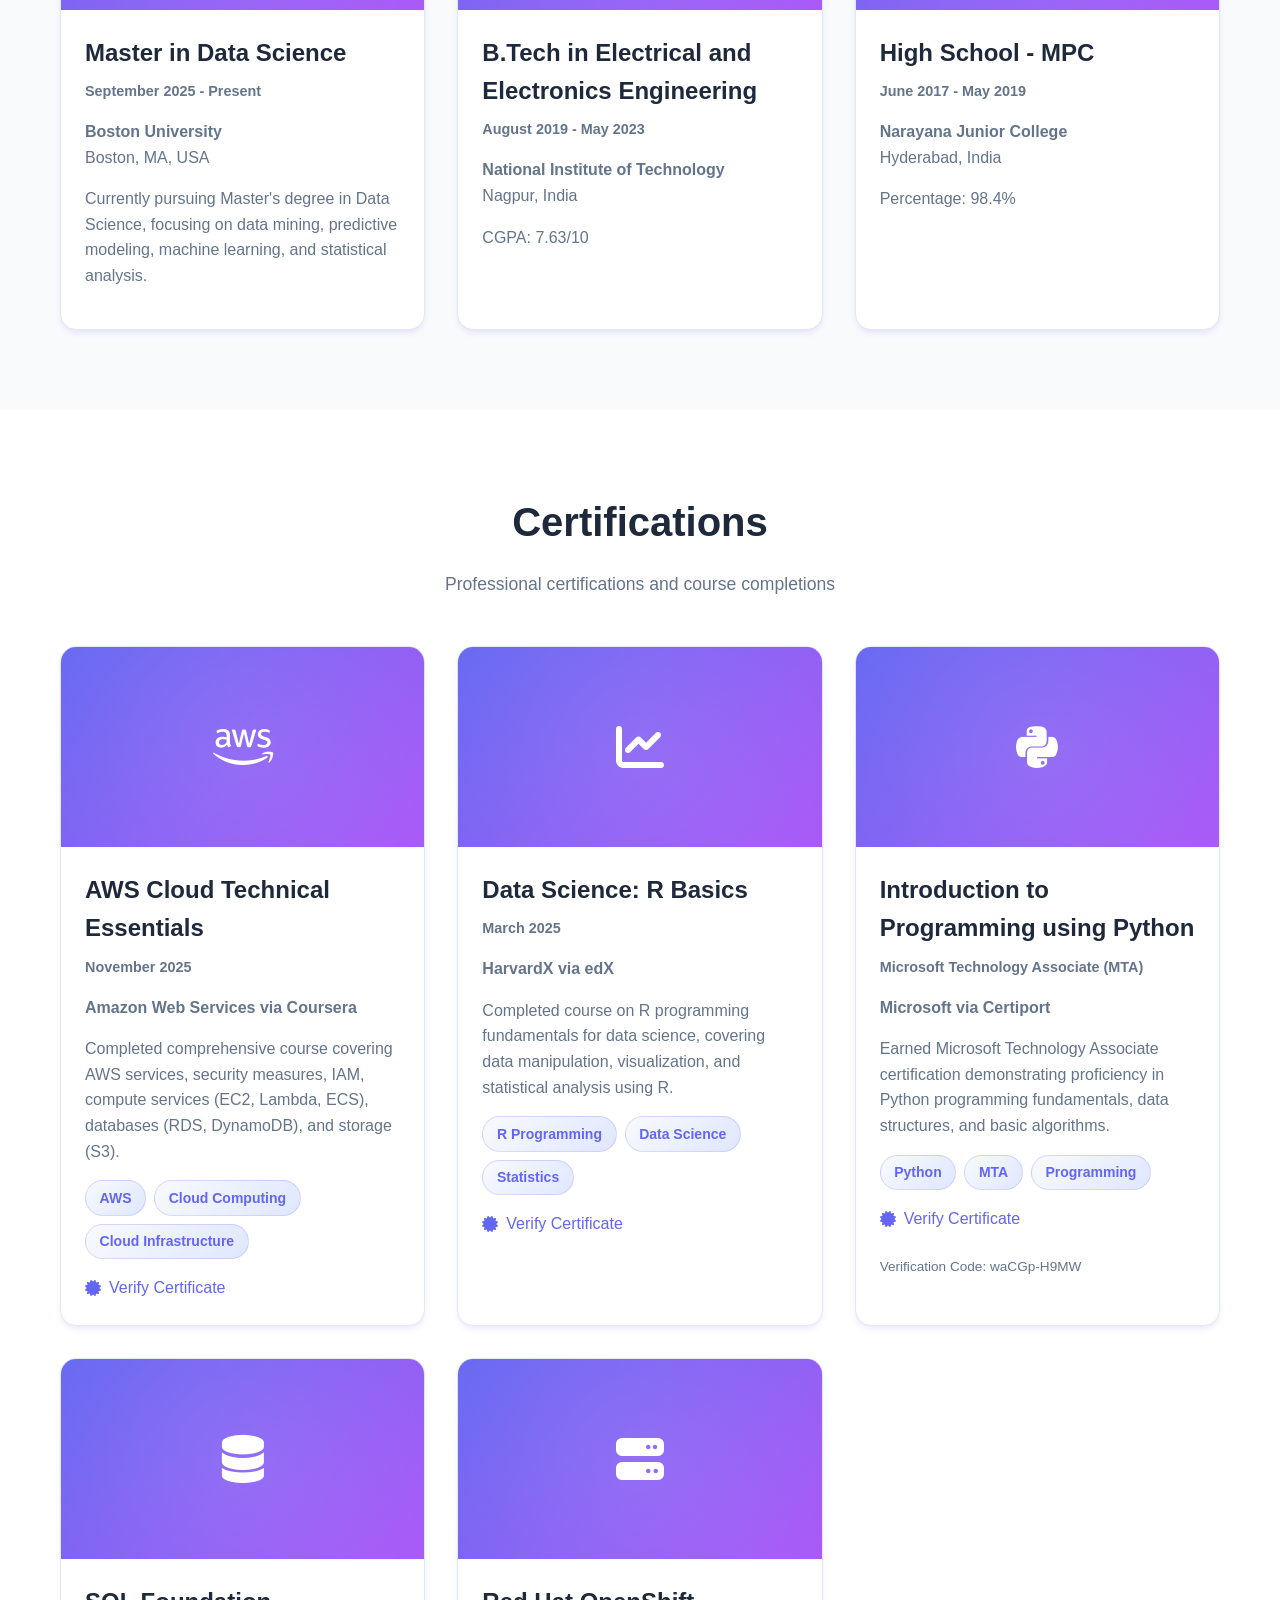
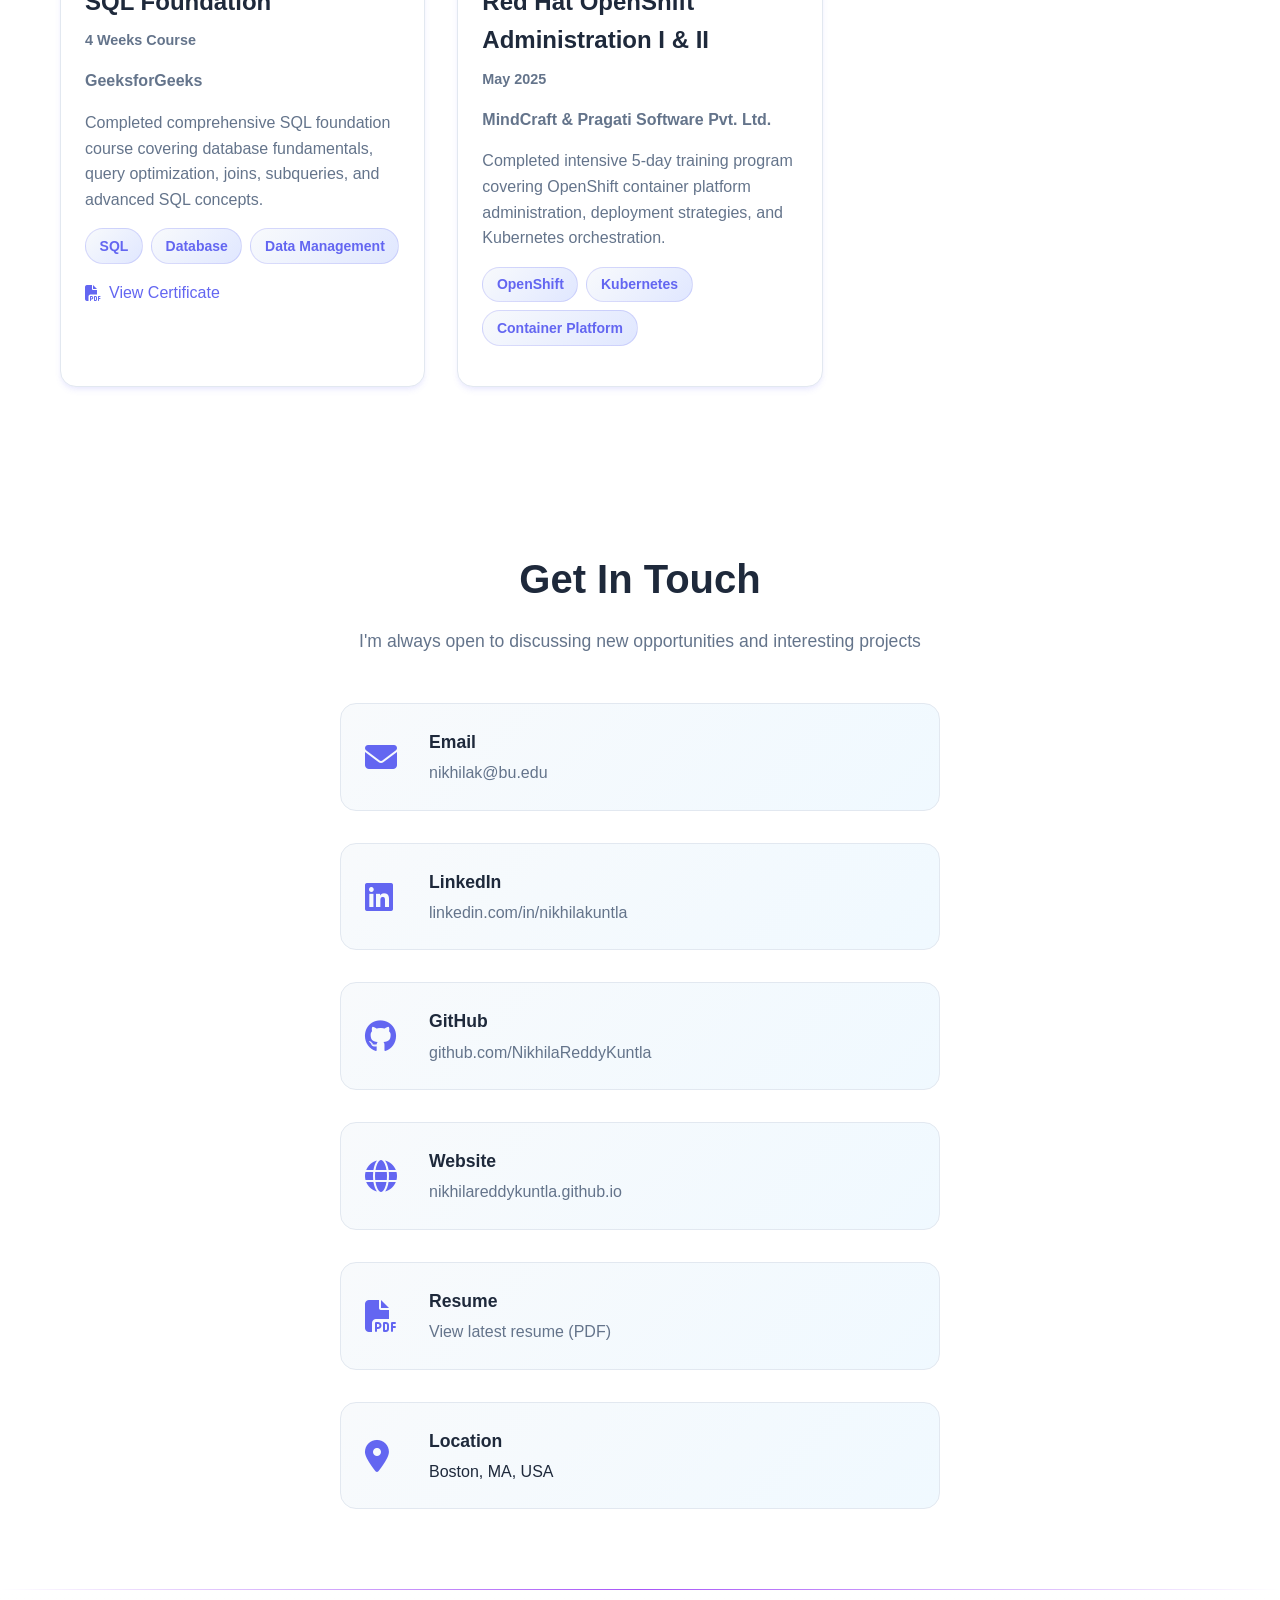
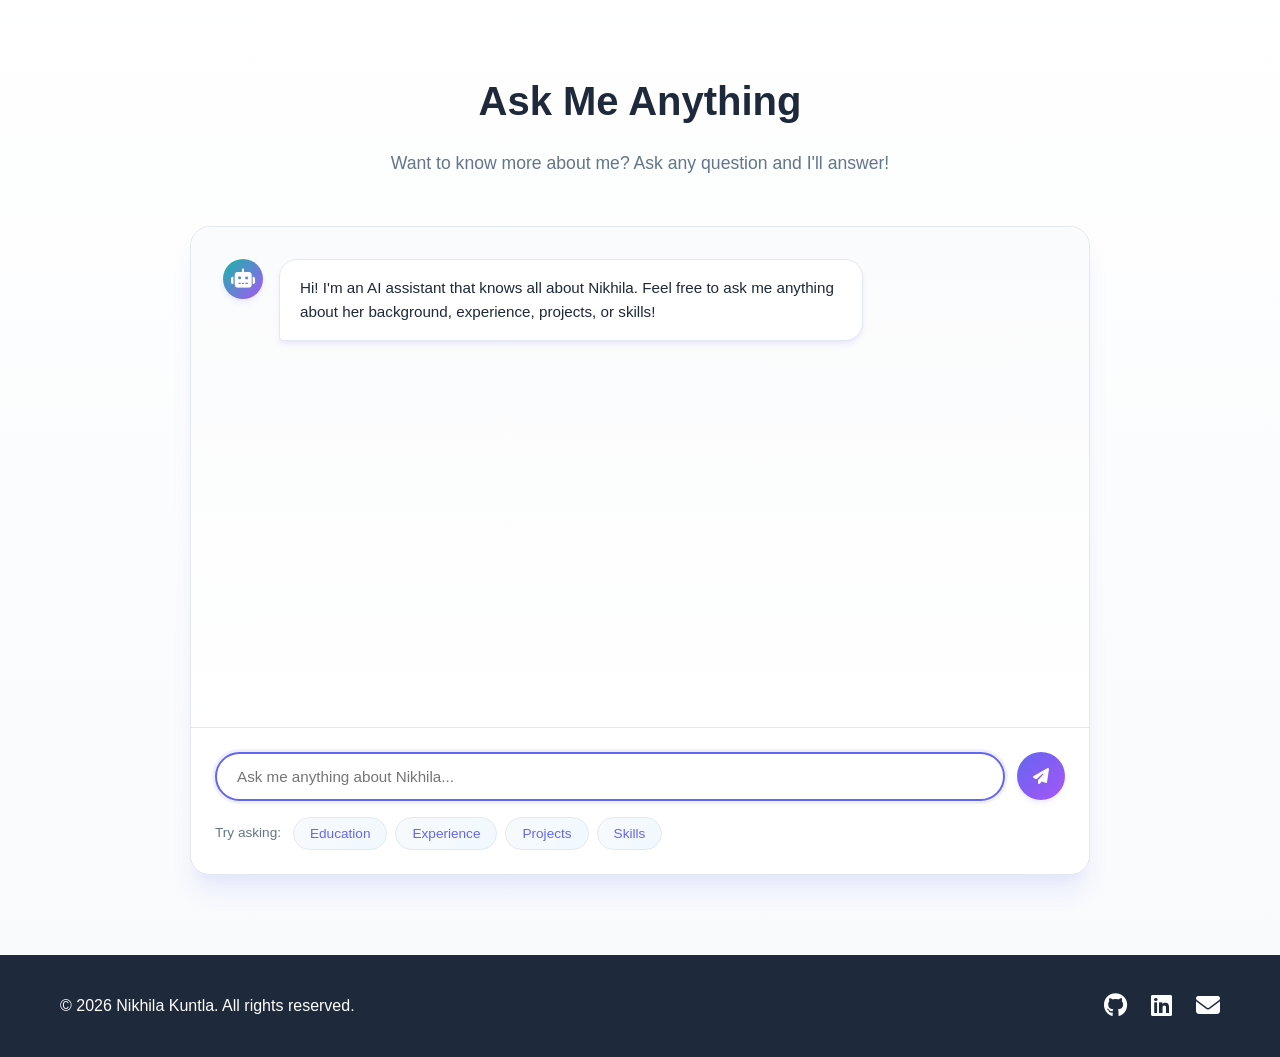
==== commit 5802880c: "Update portfolio with latest resume, projects, links, and profile photo" ====
--- a/index.html
+++ b/index.html
@@ -41,6 +41,7 @@
                 <p class="hero-description">Passionate about data analytics, cloud infrastructure, and building scalable systems. Currently pursuing Master's in Data Science at Boston University.</p>
                 <div class="hero-buttons">
                     <a href="#projects" class="btn btn-primary">View My Projects</a>
+                    <a href="Nikhila-Kuntla-Resume.pdf" class="btn btn-secondary" target="_blank" rel="noopener noreferrer">View Resume</a>
                     <a href="#contact" class="btn btn-secondary">Get In Touch</a>
                 </div>
             </div>
@@ -54,14 +55,14 @@
             <div class="about-content">
                 <div class="about-text">
                     <p>
-                        I'm a Data Science graduate student at Boston University with a strong foundation in cloud infrastructure 
-                        and data analytics. With experience as a TechOps Engineer at ICICI Bank, I've led critical migrations 
-                        of applications serving 30M+ users to Kubernetes-based platforms, enhancing scalability and reliability.
+                        I'm a Data Science graduate student at Boston University and currently a Teaching Assistant for DS110 (Introduction to Data Science).
+                        I have a strong foundation in cloud infrastructure and data analytics from my experience as a TechOps Engineer at ICICI Bank, where I
+                        helped migrate critical banking applications serving 30M+ users to Kubernetes-based platforms.
                     </p>
                     <p>
-                        My passion lies in transforming complex data into actionable insights and building robust, scalable systems. 
-                        I enjoy working on end-to-end data pipelines, machine learning models, and cloud infrastructure projects. 
-                        When I'm not coding, you'll find me reading, practicing yoga, playing badminton, or painting.
+                        My passion lies in transforming complex data into actionable insights and building robust, scalable systems.
+                        I enjoy building end-to-end data pipelines, training ML models, and creating reliable cloud-native applications.
+                        I was also a CityTrack Winner at the MLH Civic Hackathon for building an AI-powered web app for sidewalk ADA compliance.
                     </p>
                     <p>
                         <strong>Location:</strong> Boston, MA, USA<br>
@@ -69,10 +70,10 @@
                     </p>
                 </div>
                 <div class="about-image">
-                    <img src="images/profile-photo.jpg" alt="Nikhila Kuntla" onerror="this.style.display='none'; this.nextElementSibling.style.display='flex';">
+                    <img src="images/profile-photo.png" alt="Nikhila Kuntla" onerror="this.style.display='none'; this.nextElementSibling.style.display='flex';">
                     <div class="image-placeholder" style="display: none;">
                         <i class="fas fa-user"></i>
-                        <p>Your Photo</p>
+                        <p>Nikhila Kuntla</p>
                     </div>
                 </div>
             </div>
@@ -88,6 +89,26 @@
                 <div class="project-card">
                     <div class="project-image">
                         <div class="image-placeholder">
+                            <i class="fas fa-chalkboard-teacher"></i>
+                        </div>
+                    </div>
+                    <div class="project-content">
+                        <h3>Teaching Assistant | Boston University</h3>
+                        <p class="project-date">January 2026 - Present</p>
+                        <p><strong>Faculty of Computing & Data Sciences, DS110 (Introduction to Data Science)</strong></p>
+                        <p>Support undergraduate students through labs, office hours, and assignment guidance in Python, statistics, and data analysis workflows.</p>
+                        <div class="project-tags">
+                            <span class="tag">Teaching</span>
+                            <span class="tag">Data Science</span>
+                            <span class="tag">Python</span>
+                            <span class="tag">Statistics</span>
+                        </div>
+                    </div>
+                </div>
+
+                <div class="project-card">
+                    <div class="project-image">
+                        <div class="image-placeholder">
                             <i class="fas fa-building"></i>
                         </div>
                     </div>
@@ -95,7 +116,7 @@
                         <h3>TechOps Engineer | ICICI Bank</h3>
                         <p class="project-date">June 2023 - June 2025</p>
                         <p><strong>Project iMobile Fanta: Migration to Red Hat OpenShift</strong></p>
-                        <p>Led migration of iMobile Pay app (30M+ users) to Red Hat OpenShift, enhancing scalability, reliability, and high availability across data centers. Authored YAML for 200+ microservices, configured logging/monitoring, and implemented CDC for real-time analytics.</p>
+                        <p>Led migration of iMobile Pay (30M+ users) to Red Hat OpenShift to improve scalability and availability. Authored YAML for 200+ microservices, configured monitoring, and implemented real-time change data capture from Oracle to Redis via Debezium with zero downtime.</p>
                         <div class="project-tags">
                             <span class="tag">Kubernetes</span>
                             <span class="tag">OpenShift</span>
@@ -115,7 +136,7 @@
                     <div class="project-content">
                         <h3>Project Pockets: Infrastructure Setup</h3>
                         <p class="project-date">November 2024 - June 2025</p>
-                        <p>Responsible for end-to-end infrastructure setup in a new data centre and configuration for mobile application deployment, including network components and security layers.</p>
+                        <p>Handled end-to-end infrastructure setup in a new data center for mobile app deployment, including network components and security layers. Troubleshot production issues to maintain service reliability during rollout.</p>
                         <div class="project-tags">
                             <span class="tag">Infrastructure</span>
                             <span class="tag">Network Management</span>
@@ -134,12 +155,12 @@
                     <div class="project-content">
                         <h3>Project iMobile 2.5: Platform Migration</h3>
                         <p class="project-date">June 2023 - March 2024</p>
-                        <p>Migrated app from MobileFirst to non-MFP solution, adding frontend security layers for efficient traffic routing. Provisioned infrastructure based on utilization data and optimized middleware, load balancing, and SSL.</p>
+                        <p>Migrated the app from MobileFirst to a non-MFP solution with additional frontend security layers. Provisioned cloud resources using utilization metrics and improved middleware, load balancing, SSL, and CI/CD pipelines with GitHub Actions and shell scripting.</p>
                         <div class="project-tags">
                             <span class="tag">Migration</span>
                             <span class="tag">Security</span>
                             <span class="tag">Load Balancing</span>
-                            <span class="tag">Middleware</span>
+                            <span class="tag">GitHub Actions</span>
                         </div>
                     </div>
                 </div>
@@ -189,6 +210,11 @@
                             <span class="tag">XGBoost</span>
                             <span class="tag">Data Analysis</span>
                         </div>
+                        <div class="project-links">
+                            <a href="https://github.com/NikhilaReddyKuntla/LALIGA-Shot-Analysis.git" class="project-link" target="_blank" rel="noopener noreferrer">
+                                <i class="fab fa-github"></i> View Repository
+                            </a>
+                        </div>
                     </div>
                 </div>
 
@@ -201,12 +227,39 @@
                     <div class="project-content">
                         <h3>Self-Hosted Cloud Infrastructure</h3>
                         <p class="project-date">June 2025 - Present</p>
-                        <p>Designed and managed a personal cloud environment, including self-hosting Immich (private photo backup solution) and Readeck (web application to save, organize, and archive web content), using Docker and Docker Compose for containerization.</p>
+                        <p>Designed and managed a personal cloud environment by self-hosting Immich (private photo backup) and Readeck (read-later web archive), with Docker and Docker Compose for deployment and management.</p>
                         <div class="project-tags">
                             <span class="tag">Docker</span>
                             <span class="tag">Docker Compose</span>
                             <span class="tag">Cloud Infrastructure</span>
                             <span class="tag">Self-Hosting</span>
+                        </div>
+                        <div class="project-links">
+                            <a href="https://github.com/NikhilaReddyKuntla/Selfhosted-ImmichApp-Cloud.git" class="project-link" target="_blank" rel="noopener noreferrer">
+                                <i class="fab fa-github"></i> Immich Repository
+                            </a>
+                            <a href="https://github.com/NikhilaReddyKuntla/Selfhosted-ReadeckApp-Cloud.git" class="project-link" target="_blank" rel="noopener noreferrer">
+                                <i class="fab fa-github"></i> Readeck Repository
+                            </a>
+                        </div>
+                    </div>
+                </div>
+
+                <div class="project-card">
+                    <div class="project-image">
+                        <div class="image-placeholder">
+                            <i class="fas fa-trophy"></i>
+                        </div>
+                    </div>
+                    <div class="project-content">
+                        <h3>CityTrack Winner | MLH Civic Hackathon</h3>
+                        <p class="project-date">September 2025 - December 2025</p>
+                        <p>Built an AI-powered web app to assess sidewalk ADA compliance by fine-tuning a computer vision model on 3,000 4K images and integrating the Gemini API, winning the CityTrack category and Best Use of Gemini API.</p>
+                        <div class="project-tags">
+                            <span class="tag">Computer Vision</span>
+                            <span class="tag">AI</span>
+                            <span class="tag">Civic Tech</span>
+                            <span class="tag">Hackathon</span>
                         </div>
                     </div>
                 </div>
@@ -472,6 +525,20 @@
                         </div>
                     </div>
                     <div class="contact-item">
+                        <i class="fas fa-globe"></i>
+                        <div>
+                            <h3>Website</h3>
+                            <a href="https://nikhilareddykuntla.github.io/" target="_blank">nikhilareddykuntla.github.io</a>
+                        </div>
+                    </div>
+                    <div class="contact-item">
+                        <i class="fas fa-file-pdf"></i>
+                        <div>
+                            <h3>Resume</h3>
+                            <a href="Nikhila-Kuntla-Resume.pdf" target="_blank">View latest resume (PDF)</a>
+                        </div>
+                    </div>
+                    <div class="contact-item">
                         <i class="fas fa-map-marker-alt"></i>
                         <div>
                             <h3>Location</h3>
@@ -529,7 +596,7 @@
     <!-- Footer -->
     <footer class="footer">
         <div class="container">
-            <p>&copy; 2025 Nikhila Kuntla. All rights reserved.</p>
+            <p>&copy; 2026 Nikhila Kuntla. All rights reserved.</p>
             <div class="social-links">
                 <a href="https://github.com/NikhilaReddyKuntla" target="_blank" aria-label="GitHub">
                     <i class="fab fa-github"></i>
--- a/styles.css
+++ b/styles.css
@@ -471,6 +471,8 @@
 .project-links {
     display: flex;
     gap: 1rem;
+    flex-wrap: wrap;
+    margin-top: 1rem;
 }
 
 .project-link {
